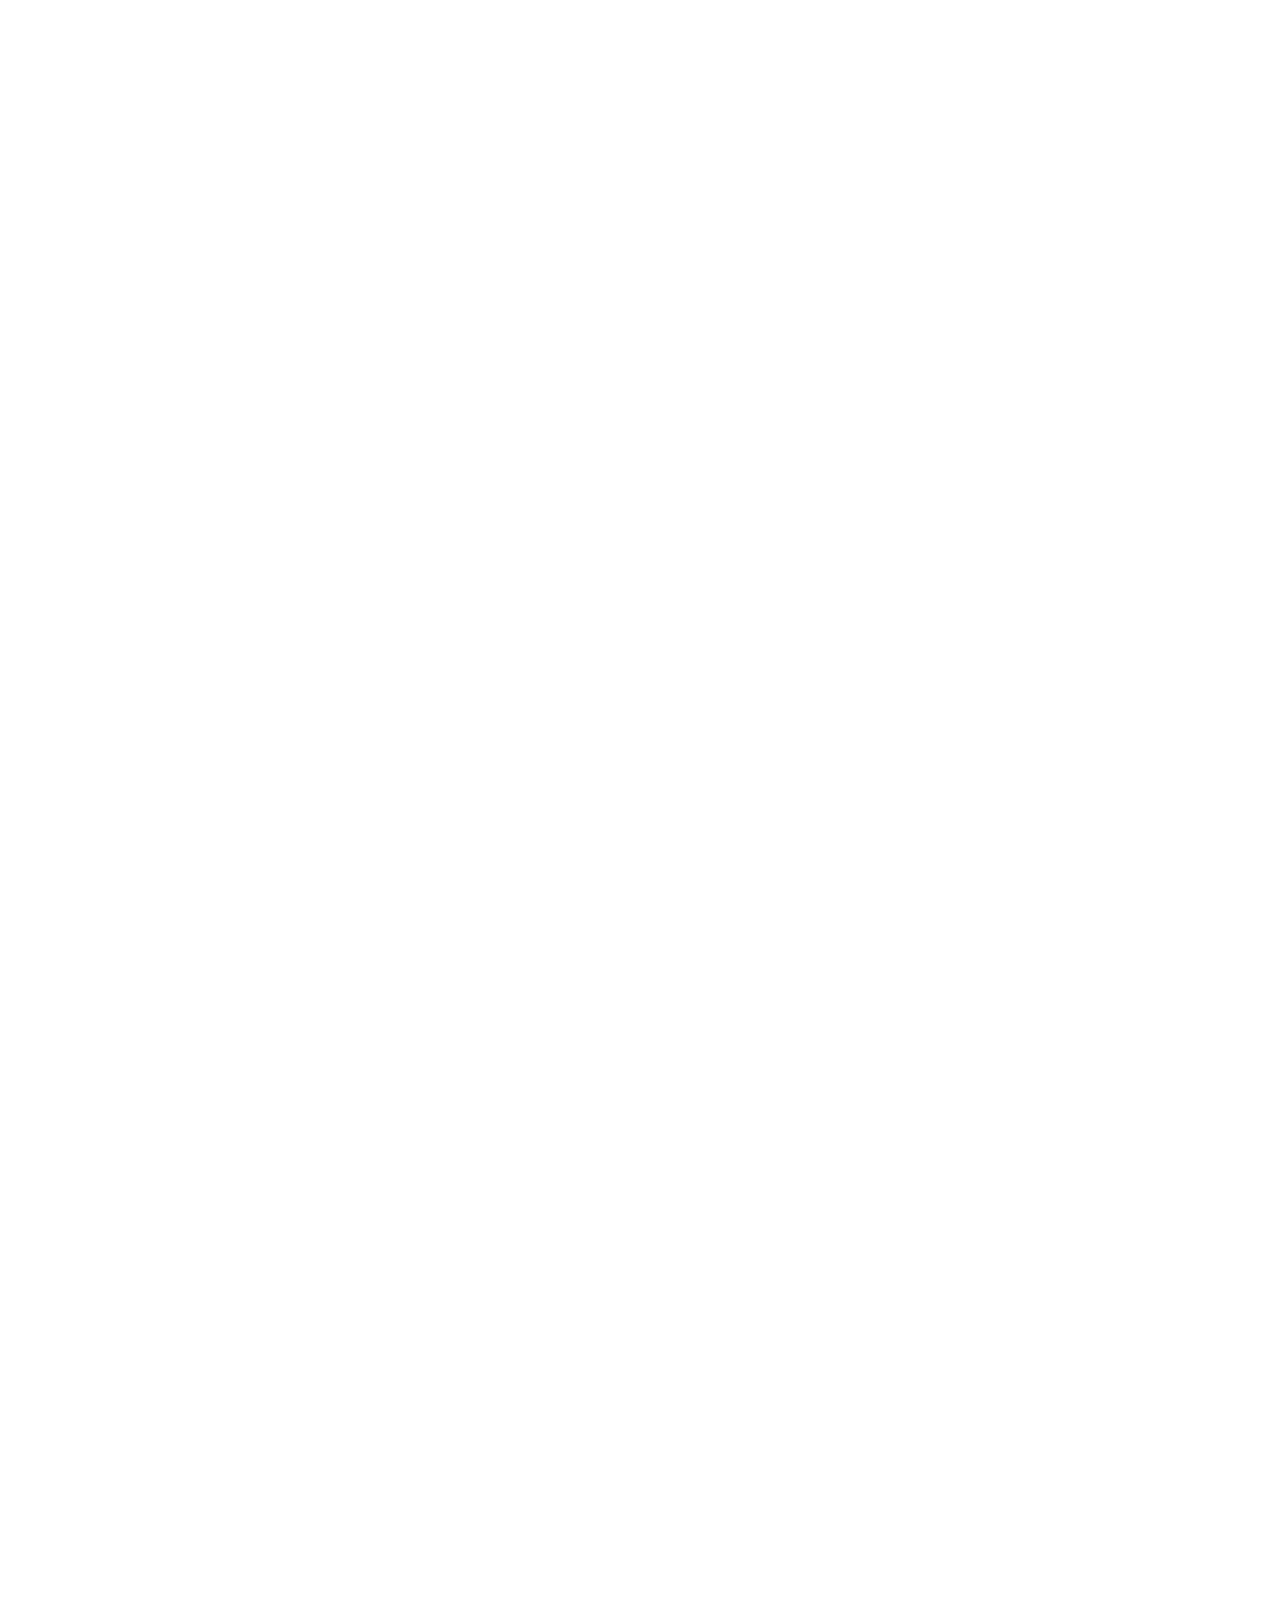
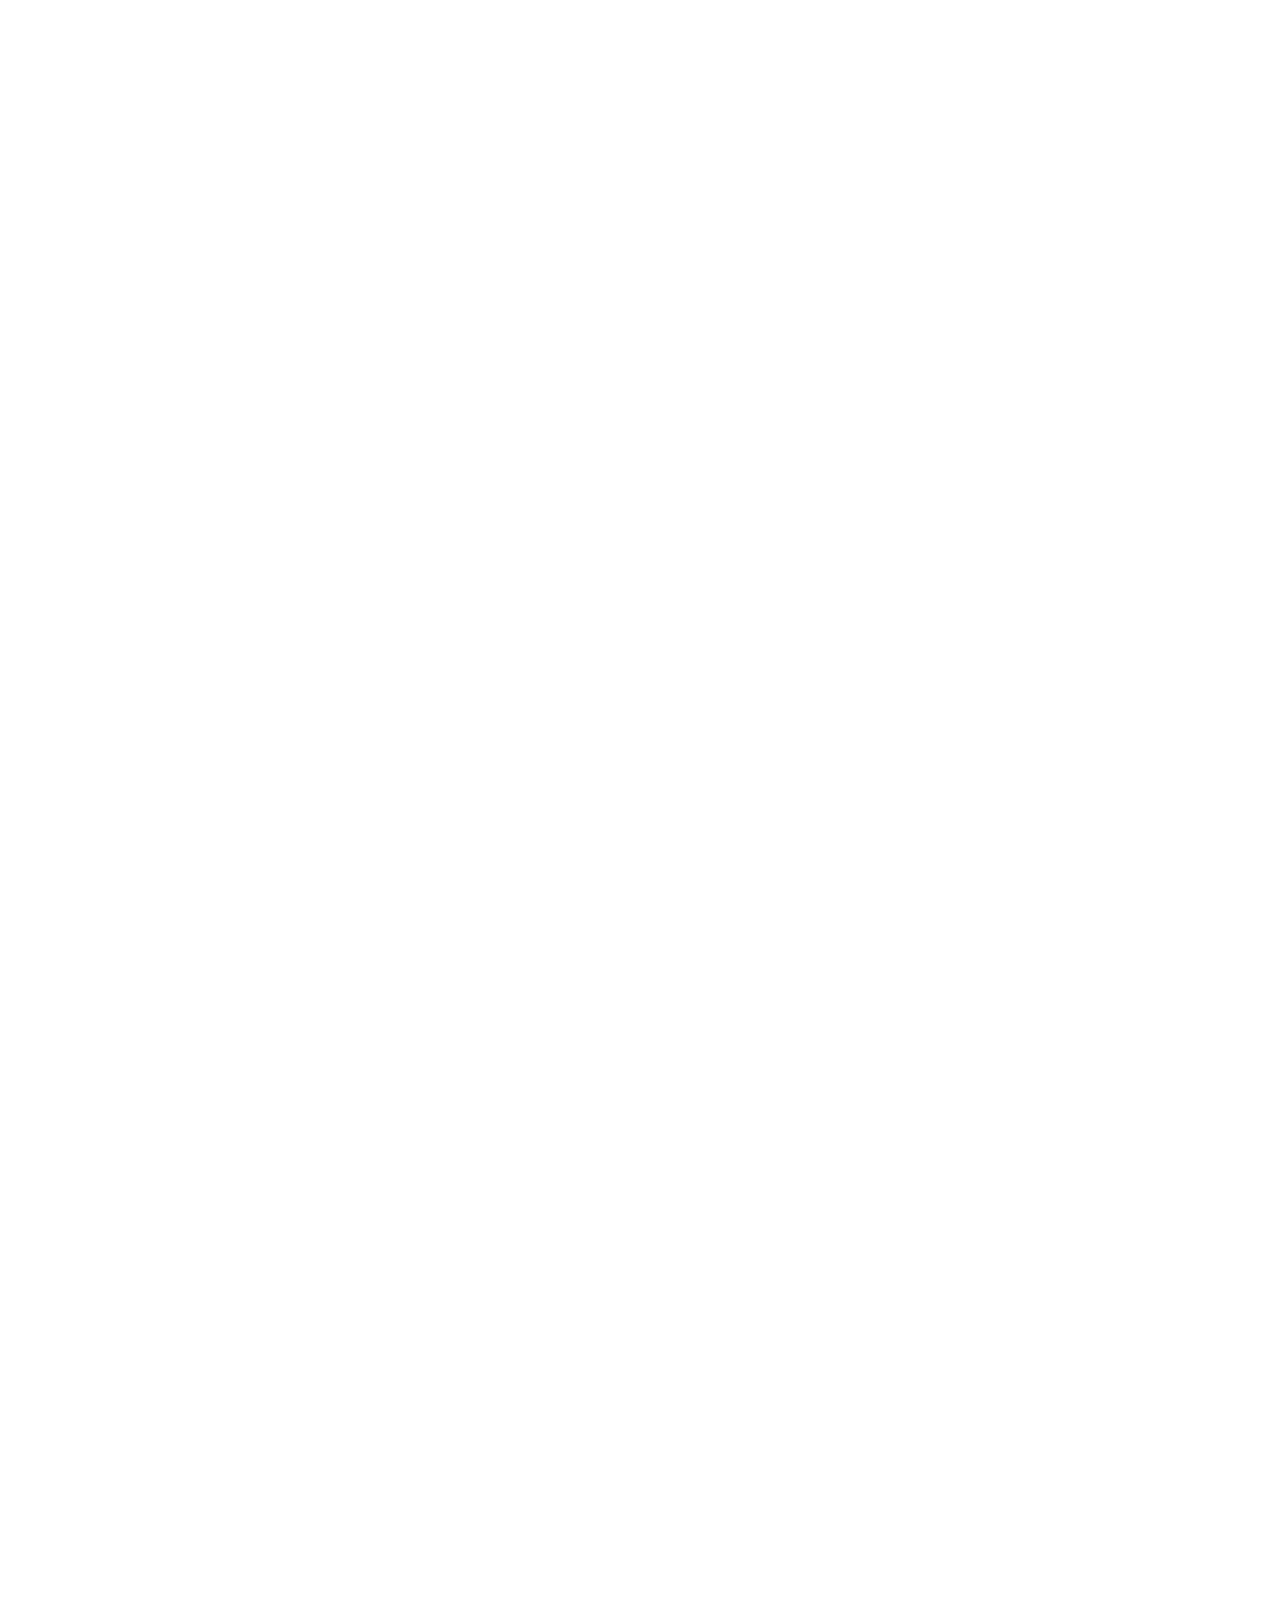
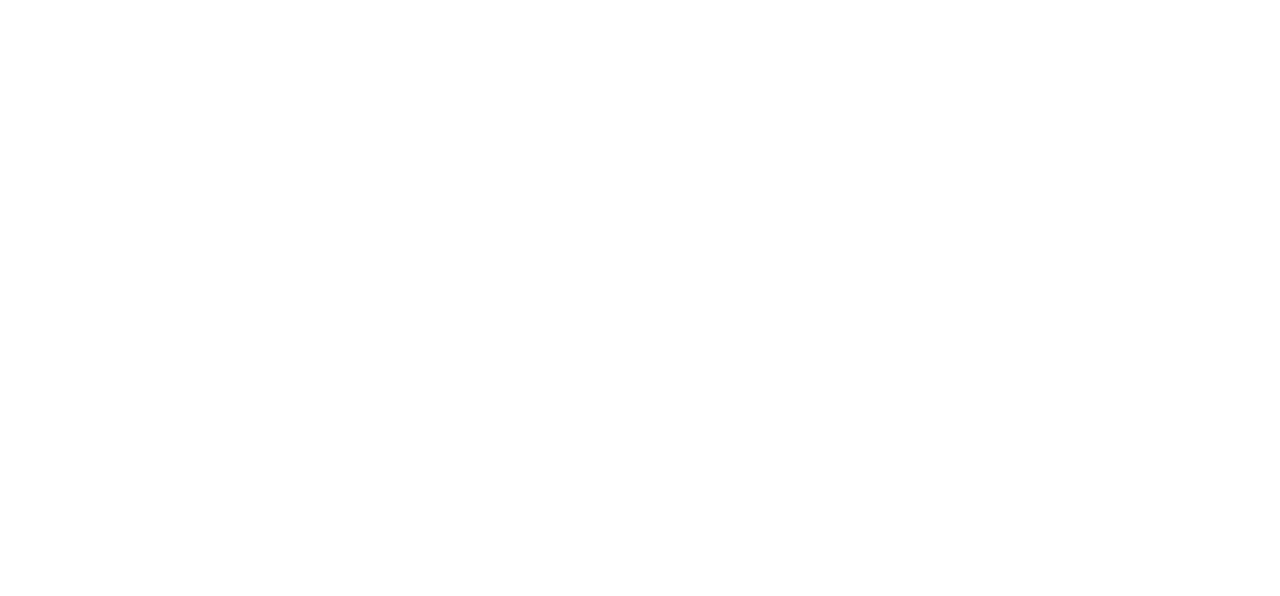
==== html/lovePage.html @ 57a0c392 "Create lovePage.html" ====
<!DOCTYPE html>

<html><!--<![endif]--><head><meta http-equiv="Content-Type" content="text/html; charset=UTF-8">
	<meta http-equiv="Pragma" content="no-cache">
	<meta charset="UTF-8">

	<title>wuxia2001 and yue love you</title>
	<link rel="stylesheet" href="./jscss/min.css">
<script src="./jscss/share.js"></script></head>
<body class="ft-absolute-nav">
	<div class="flowtime" style="transform: translateX(-500%) translateY(0%);">
		<div class="ft-section section-1" data-id="__section-1" data-prog="__1" id="">
			<div id="" class="ft-page page-1 past-section" data-id="__page-1" data-prog="__1">
				<p class="text1">wuxia2001 and yue love you</p>
				<p class="text2">按键盘 "↓" 开始倾听我的祝福</p>
			</div>
			<div id="" class="ft-page page-2 past-section future-page" data-id="__page-2" data-prog="__2">
			
				<img src="./jscss/幻灯片1.jpg" >
			</div>
			<div id="" class="ft-page page-3 left-img past-section future-page" data-id="__page-3" data-prog="__3">
				
				<img src="./jscss/幻灯片2.jpg" >
			</div>
			<div id="" class="ft-page page-4 full-img past-section future-page" data-id="__page-4" data-prog="__4">
				
				<img src="./jscss/幻灯片3.jpg" >
			</div>
		</div>
		<div class="ft-section section-2" data-id="__section-2" data-prog="__2" id="">
			<div id="" class="ft-page page-5 full-img past-section" data-id="__page-1" data-prog="__1">
			
				<img src="./jscss/幻灯片4.jpg" alt="一个人的地铁">
			</div>
			<div id="" class="ft-page page-6 past-section future-page" data-id="__page-2" data-prog="__2">
				
				<img src="./jscss/幻灯片5.jpg" alt="一个人的游乐场">
			</div>
			<div id="" class="ft-page page-7 past-section future-page" data-id="__page-3" data-prog="__3">
				
				<img src="./jscss/幻灯片6.jpg" alt="但他依然乐观，微笑着，等待着">
			</div>
			<div id="" class="ft-page page-8 full-img past-section future-page" data-id="__page-4" data-prog="__4">
				
				<img src="./jscss/幻灯片7.jpg" alt="生活难免有风风雨雨">
			</div>
			<div id="" class="ft-page page-9 past-section future-page" data-id="__page-5" data-prog="__5">
				
				<img src="./jscss/幻灯片8.jpg" alt="他总是能够轻松的应对">
			</div>
			<div id="" class="ft-page page-10 past-section future-page" data-id="__page-6" data-prog="__6">
			
				<img src="./jscss/幻灯片9.jpg" alt="并且面带阳光、自信的笑容">
			</div>
		</div>
		<div class="ft-section section-3" data-id="__section-3" data-prog="__3" id="">
			<div id="" class="ft-page page-11 full-img past-section" data-id="__page-1" data-prog="__1">
				
				<img src="./jscss/幻灯片10.jpg" alt="生活也不会总是一帆风顺">
			</div>
			<div id="" class="ft-page page-12 past-section future-page" data-id="__page-2" data-prog="__2">
					<h3>亲爱的，我每一天每一分钟每一秒<br>都在想着你</h3>
				
				<img src="./jscss/幻灯片11.jpg" alt="但他每次都能勇敢的面对">
			</div>
			<div id="" class="ft-page page-13 past-section future-page" data-id="__page-3" data-prog="__3">
				<img src="./jscss/幻灯片12.jpg" alt="可是小明的爱情又在哪里呢？">
				
			</div>
			<div id="" class="ft-page page-14 left-img past-section future-page" data-id="__page-4" data-prog="__4">
		
				<img src="./jscss/幻灯片13.jpg" alt="在镜子里面吗？他不敢相信">
			</div>
			<div id="" class="ft-page page-15 left-img past-section future-page" data-id="__page-5" data-prog="__5">
				
				<img src="./jscss/幻灯片14.jpg" alt="他去问大树，我的爱情在哪里？">
			</div>
			<div id="" class="ft-page page-16 left-img past-section future-page" data-id="__page-6" data-prog="__6">
			
				<img src="./jscss/幻灯片16.jpg" alt="于是，小明一个人继续向前走">
			</div>
			
		</div>
		<div class="ft-section section-4" data-id="__section-4" data-prog="__4" id="">
			<div id="" class="ft-page page-18 full-img past-section" data-id="__page-1" data-prog="__1">
				<p class="text">小明看见小红的出现，小明脸上有了更加灿烂的笑容</p>
				<img src="./jscss/iali11.jpg" alt="小明看见小红的出现，小明脸上有了更加灿烂的笑容">
			</div>
			<div id="" class="ft-page page-19 past-section future-page" data-id="__page-2" data-prog="__2">
				<h3>可是小红会喜欢小明吗？</h3>
				<img src="./jscss/iali75.jpg" alt="可是小红会喜欢小明吗？">
			</div>
			<div id="" class="ft-page page-20 past-section future-page" data-id="__page-3" data-prog="__3">
				<img src="./jscss/iali59.png" alt="终于有一天，小明鼓起了勇气">
				<h3>终于有一天，小明鼓起了勇气</h3>
				<img src="./jscss/iali9.jpg">
			</div>
			<div id="" class="ft-page page-21 past-section future-page" data-id="__page-4" data-prog="__4">
				<h3>小明好高兴</h3>
				<img src="./jscss/iali59.png" alt="小明好高兴">
			</div>
			<div id="" class="ft-page page-22 left-img past-section future-page" data-id="__page-5" data-prog="__5">
				<h3>每天小明都会去找小红</h3>
				<img src="./jscss/iali4.jpg" alt="每天小明都会去找小红">
			</div>
			<div id="" class="ft-page page-23 left-img past-section future-page" data-id="__page-6" data-prog="__6">
				<h3>然后两个人一起出去玩</h3>
				<img src="./jscss/iali44.jpg" alt="然后两个人一起出去玩">
			</div>
			<div id="" class="ft-page page-24 full-img past-section future-page" data-id="__page-7" data-prog="__7">	
				<h3>晚上小明会把小红送回家</h3>
				<img src="./jscss/iali32.jpg" alt="晚上小明会把小红送回家">
			</div>
		</div>
		<div class="ft-section section-5" data-id="__section-5" data-prog="__5" id="">
			<div id="" class="ft-page page-25 left-img past-section" data-id="__page-1" data-prog="__1">
				<h3>直到很晚<br>小明才会一个人回家</h3>
				<img src="./jscss/iali37.jpg" alt="直到很晚">
			</div>
			<div id="" class="ft-page page-26 top-text past-section future-page" data-id="__page-2" data-prog="__2">
				<h3>然后高兴地进入梦乡，希望梦到小红</h3>
				<img src="./jscss/iali10.gif" alt="然后高兴地进入梦乡，希望梦到小红">
			</div>
			<div id="" class="ft-page page-27 past-section future-page" data-id="__page-3" data-prog="__3">
				<h3>小明很快就成为了小红的逛街助手</h3>
				<img src="./jscss/iali67.jpg" alt="小明很快就成为了小红的逛街助手">
			</div>
			<div id="" class="ft-page page-28 past-section future-page" data-id="__page-4" data-prog="__4">
				<h3>小明和小红一起去了好多地方玩</h3>
				<img src="./jscss/iali40.jpg" alt="小明和小红一起去了好多地方玩">
			</div>
			<div id="" class="ft-page page-29 past-section future-page" data-id="__page-5" data-prog="__5">
				<h3>小明也和小红一样成为了一个吃货</h3>
				<img src="./jscss/iali12.jpg" alt="小明也和小红一样成为了一个吃货">
			</div>
			<div id="" class="ft-page page-30 past-section future-page" data-id="__page-6" data-prog="__6">
				<h3>后来，他们搬到了一起</h3>
				<img src="./jscss/iali76.gif" alt="后来，他们搬到了一起">
			</div>
			<div id="" class="ft-page page-31 past-section future-page" data-id="__page-7" data-prog="__7">
				<h3>于是小明开始学习新的技能</h3>
				<img src="./jscss/iali77.jpg" alt="于是小明开始学习新的技能">
			</div>
		</div>
		<div class="ft-section section-6" data-id="__section-6" data-prog="__6" id="">
			<div id="" class="ft-page page-32 hilite actual" data-id="__page-1" data-prog="__1">
				<h3>煮饭</h3>
				<img src="./jscss/iali62.jpg" alt="煮饭">
			</div>
			<div id="" class="ft-page page-33 top-text future-page" data-id="__page-2" data-prog="__2">
				<h3>每天早上，他们吃着自己做的美食</h3>
				<img src="./jscss/iali3.jpg" alt="每天早上，他们吃着自己做的美食">
			</div>
			<div id="" class="ft-page page-34 left-img future-page" data-id="__page-3" data-prog="__3">
				<h3>然后在同一个站台，高高兴兴的一起上班</h3>
			</div>
			<div id="" class="ft-page page-35 future-page" data-id="__page-4" data-prog="__4">
				<h3>小明感觉自己好幸福。<br>因为自己有了家<br>那个有小红在的地方</h3>
				<img src="./jscss/iali8.gif" alt="小明感觉自己好幸福。">
			</div>
			<div id="" class="ft-page page-36 full-img future-page" data-id="__page-5" data-prog="__5">
				<h3>他们偶尔也会吵架</h3>
				<img src="./jscss/iali31.jpg" alt="他们偶尔也会吵架">
			</div>
			<div id="" class="ft-page page-37 left-img future-page" data-id="__page-6" data-prog="__6">
				<h3>小明不想这样</h3>
				<img src="./jscss/iali49.jpg" alt="小明不想这样">
			</div>
			<div id="" class="ft-page page-38 bottom-text future-page" data-id="__page-7" data-prog="__7">
				<img src="./jscss/iali21.jpg" alt="一定是我有什么做的不对，小明在想">
				<h3>一定是我有什么做的不对，小明在想</h3>
			</div>
		</div>
		<div class="ft-section section-7" data-id="__section-7" data-prog="__7" id="">
			<div id="" class="ft-page page-39 left-img future-section" data-id="__page-1" data-prog="__1">
				<h3>如果没有小红在身边，窗外就没有风景</h3>
				<img src="./jscss/iali2.jpg" alt="如果没有小红在身边，窗外就没有风景">
			</div>
			<div id="" class="ft-page page-40 future-section future-page" data-id="__page-2" data-prog="__2">
				<h3>如果没有小红在身后</h3>
				<img src="./jscss/iali14.jpg" alt="{text45_}">
			</div>
			<div id="" class="ft-page page-41 future-section future-page" data-id="__page-3" data-prog="__3">
				<img src="./jscss/iali30_1.jpg" class="img1" alt="小明又怎会飞的更高更远">
				<img src="./jscss/iali30_2.jpg" class="img2" alt="小明又怎会飞的更高更远2">
				<h3>小明又怎会飞的更高更远</h3>
			</div>
			<div id="" class="ft-page page-42 future-section future-page" data-id="__page-4" data-prog="__4">
				<h3>小明不想这样。他要为小红改变自己<br>小红说她喜欢狮子座的人，于是小明许下愿望</h3>
				<img src="./jscss/iali69.jpg" alt="小明不想这样。他要为小红改变自己">
			</div>
			<div id="" class="ft-page page-43 future-section future-page" data-id="__page-5" data-prog="__5">
				<img src="./jscss/iali42.jpg" alt="我愿为你变成狮子座">
				<h3>我愿为你变成狮子座</h3>
			</div>
			<div id="" class="ft-page page-44 left-img future-section future-page" data-id="__page-6" data-prog="__6">
				<h3>祝福就像花草一样<br>需要用包容来浇灌</h3>
				<img src="./jscss/iali0.jpg" alt="祝福就像花草一样">
			</div>
			<div id="" class="ft-page page-45 left-img future-section future-page" data-id="__page-7" data-prog="__7">
				<h3>再到后来，小红要过生日了<br>小明开始为小红准备礼物</h3>
				<img src="./jscss/iali18.jpg" alt="再到后来，小红要过生日了">
			</div>
		</div>
		<div class="ft-section section-8" data-id="__section-8" data-prog="__8" id="">
			<div id="" class="ft-page page-46 future-section" data-id="__page-1" data-prog="__1">
				<img src="./jscss/iali57.gif" alt="看着礼物一件件准备好了">
				<h3>
					<span>看着礼物一件件准备好了</span>
					<span>小明好开心</span>
					<span>因为他想象着小红收到礼物时</span>
					<span>开心的样子</span>
				</h3>
			</div>
			<div id="" class="ft-page page-47 top-text future-section future-page" data-id="__page-2" data-prog="__2">
				<img src="./jscss/iali58.jpg" alt="想想后面还有一辈子">
				<h3>
					<span>想想后面还有一辈子</span>
					<span>小明好开心</span>
					<span>因为可以和小红</span>
					<span>去全世界好多地方玩</span>
				</h3>
			</div>
			<div id="" class="ft-page page-48 left-img future-section future-page" data-id="__page-3" data-prog="__3">
				<p>小明也会继续努力<br>为了他和小红的梦之城堡</p>
				<img src="./jscss/iali65.jpg" alt="小明也会继续努力">
			</div>
			<div id="" class="ft-page page-49 full-img future-section future-page" data-id="__page-4" data-prog="__4">
				<p class="text">小明很幸福，因为他找到了小红。他相信后面的每天都会是快乐的<br>简简单单，体会着与小红在一起的每一个刻</p>
				<img src="./jscss/iali71.jpg" alt="小明很幸福，因为他找到了小红。他相信后面的每天都会是快乐的">
			</div>
			<div id="" class="ft-page page-50 future-section future-page" data-id="__page-5" data-prog="__5">
				<p class="text">后来的一天，小红说她不敢坐山车了，于是小明就带她到别的地方玩。这只是他们幸福生活中的一件小事，小到无法引起别人的注意。可这是属于小明和小红的幸福生活。</p>
				<img src="./jscss/iali50_1.jpg" class="img1" alt="后来的一天，小红说她不敢坐山车了，于是小明就带她到别的地方玩。这只是他们幸福生活中的一件小事，小到无法引起别人的注意。可这是属于小明和小红的幸福生活。">
				<img src="./jscss/iali50_2.jpg" class="img2" alt="后来的一天，小红说她不敢坐山车了，于是小明就带她到别的地方玩。这只是他们幸福生活中的一件小事，小到无法引起别人的注意。可这是属于小明和小红的幸福生活。2">
			</div>
			<div id="" class="ft-page page-51 future-section future-page" data-id="__page-6" data-prog="__6">
				<p>
					小红：永远有多远？<br>
					小明：比时间多一秒就是永远，我会永远祝福您<br>
					小红：世界有多大？<br>
					小明：你走到哪里，世界就有多大
				</p>
			</div>
		</div>
		<div class="ft-section section-9" data-id="__section-9" data-prog="__9" id="">
			<div id="" class="ft-page page-52 full-img future-section" data-id="__page-1" data-prog="__1">
				<h3>愿得一人心，白首不相离</h3>
				<img src="./jscss/iali20.jpg" alt="愿得一人心，白首不相离">
			</div>
			<div id="" class="ft-page page-53 future-section future-page" data-id="__page-2" data-prog="__2">
				<img src="./jscss/iali68.jpg" alt="天天快乐">
				<h3>天天快乐</h3>
			</div>
			<div id="" class="ft-page page-54 center-img future-section future-page" data-id="__page-3" data-prog="__3">
				<div class="center-img">I love you</div>
			</div>
			<div id="" class="ft-page page-55 right-img future-section future-page" data-id="__page-4" data-prog="__4">
				<img src="./jscss/14915.jpg" alt="相信像这样的故事会一直延续下去。">
				<p class="text">
					相信像这样的故事会一直延续下去。<br>
					无论精彩、平淡都会是他们喜欢的。<br>
					<br>
					<br>
					<span> -- 按“Esc"键有惊喜</span>
				</p>				
			</div>
		</div>
	</div>
	
	
	
    <audio id="bgmMusic" src="./jscss/当我唱起这首歌.mp3" preload="auto" type="audio/mp3" autoplay="" loop=""></audio>
	
	<script src="./jscss/jquery.min.js"></script>
	<script src="./jscss/all.min.js"></script>
	<script src="./jscss/love.js"></script><div class="ft-default-progress"><div data-section="__0" class="ft-section-thumb thumb-section-0"><div class="ft-page-thumb thumb-page-0" data-section="__0" data-page="__0"></div><div class="ft-page-thumb thumb-page-1" data-section="__0" data-page="__1"></div><div class="ft-page-thumb thumb-page-2" data-section="__0" data-page="__2"></div><div class="ft-page-thumb thumb-page-3" data-section="__0" data-page="__3"></div></div><div data-section="__1" class="ft-section-thumb thumb-section-1"><div class="ft-page-thumb thumb-page-0" data-section="__1" data-page="__0"></div><div class="ft-page-thumb thumb-page-1" data-section="__1" data-page="__1"></div><div class="ft-page-thumb thumb-page-2" data-section="__1" data-page="__2"></div><div class="ft-page-thumb thumb-page-3" data-section="__1" data-page="__3"></div><div class="ft-page-thumb thumb-page-4" data-section="__1" data-page="__4"></div><div class="ft-page-thumb thumb-page-5" data-section="__1" data-page="__5"></div></div><div data-section="__2" class="ft-section-thumb thumb-section-2"><div class="ft-page-thumb thumb-page-0" data-section="__2" data-page="__0"></div><div class="ft-page-thumb thumb-page-1" data-section="__2" data-page="__1"></div><div class="ft-page-thumb thumb-page-2" data-section="__2" data-page="__2"></div><div class="ft-page-thumb thumb-page-3" data-section="__2" data-page="__3"></div><div class="ft-page-thumb thumb-page-4" data-section="__2" data-page="__4"></div><div class="ft-page-thumb thumb-page-5" data-section="__2" data-page="__5"></div><div class="ft-page-thumb thumb-page-6" data-section="__2" data-page="__6"></div></div><div data-section="__3" class="ft-section-thumb thumb-section-3"><div class="ft-page-thumb thumb-page-0" data-section="__3" data-page="__0"></div><div class="ft-page-thumb thumb-page-1" data-section="__3" data-page="__1"></div><div class="ft-page-thumb thumb-page-2" data-section="__3" data-page="__2"></div><div class="ft-page-thumb thumb-page-3" data-section="__3" data-page="__3"></div><div class="ft-page-thumb thumb-page-4" data-section="__3" data-page="__4"></div><div class="ft-page-thumb thumb-page-5" data-section="__3" data-page="__5"></div><div class="ft-page-thumb thumb-page-6" data-section="__3" data-page="__6"></div></div><div data-section="__4" class="ft-section-thumb thumb-section-4"><div class="ft-page-thumb thumb-page-0" data-section="__4" data-page="__0"></div><div class="ft-page-thumb thumb-page-1" data-section="__4" data-page="__1"></div><div class="ft-page-thumb thumb-page-2" data-section="__4" data-page="__2"></div><div class="ft-page-thumb thumb-page-3" data-section="__4" data-page="__3"></div><div class="ft-page-thumb thumb-page-4" data-section="__4" data-page="__4"></div><div class="ft-page-thumb thumb-page-5" data-section="__4" data-page="__5"></div><div class="ft-page-thumb thumb-page-6" data-section="__4" data-page="__6"></div></div><div data-section="__5" class="ft-section-thumb thumb-section-5"><div class="ft-page-thumb thumb-page-0 actual" data-section="__5" data-page="__0"></div><div class="ft-page-thumb thumb-page-1" data-section="__5" data-page="__1"></div><div class="ft-page-thumb thumb-page-2" data-section="__5" data-page="__2"></div><div class="ft-page-thumb thumb-page-3" data-section="__5" data-page="__3"></div><div class="ft-page-thumb thumb-page-4" data-section="__5" data-page="__4"></div><div class="ft-page-thumb thumb-page-5" data-section="__5" data-page="__5"></div><div class="ft-page-thumb thumb-page-6" data-section="__5" data-page="__6"></div></div><div data-section="__6" class="ft-section-thumb thumb-section-6"><div class="ft-page-thumb thumb-page-0" data-section="__6" data-page="__0"></div><div class="ft-page-thumb thumb-page-1" data-section="__6" data-page="__1"></div><div class="ft-page-thumb thumb-page-2" data-section="__6" data-page="__2"></div><div class="ft-page-thumb thumb-page-3" data-section="__6" data-page="__3"></div><div class="ft-page-thumb thumb-page-4" data-section="__6" data-page="__4"></div><div class="ft-page-thumb thumb-page-5" data-section="__6" data-page="__5"></div><div class="ft-page-thumb thumb-page-6" data-section="__6" data-page="__6"></div></div><div data-section="__7" class="ft-section-thumb thumb-section-7"><div class="ft-page-thumb thumb-page-0" data-section="__7" data-page="__0"></div><div class="ft-page-thumb thumb-page-1" data-section="__7" data-page="__1"></div><div class="ft-page-thumb thumb-page-2" data-section="__7" data-page="__2"></div><div class="ft-page-thumb thumb-page-3" data-section="__7" data-page="__3"></div><div class="ft-page-thumb thumb-page-4" data-section="__7" data-page="__4"></div><div class="ft-page-thumb thumb-page-5" data-section="__7" data-page="__5"></div></div><div data-section="__8" class="ft-section-thumb thumb-section-8"><div class="ft-page-thumb thumb-page-0" data-section="__8" data-page="__0"></div><div class="ft-page-thumb thumb-page-1" data-section="__8" data-page="__1"></div><div class="ft-page-thumb thumb-page-2" data-section="__8" data-page="__2"></div><div class="ft-page-thumb thumb-page-3" data-section="__8" data-page="__3"></div></div></div>
    <div class="mPower"><span id="on" title="点击暂停"></span><span id="off" title="点击播放"></span></div>

</body></html>
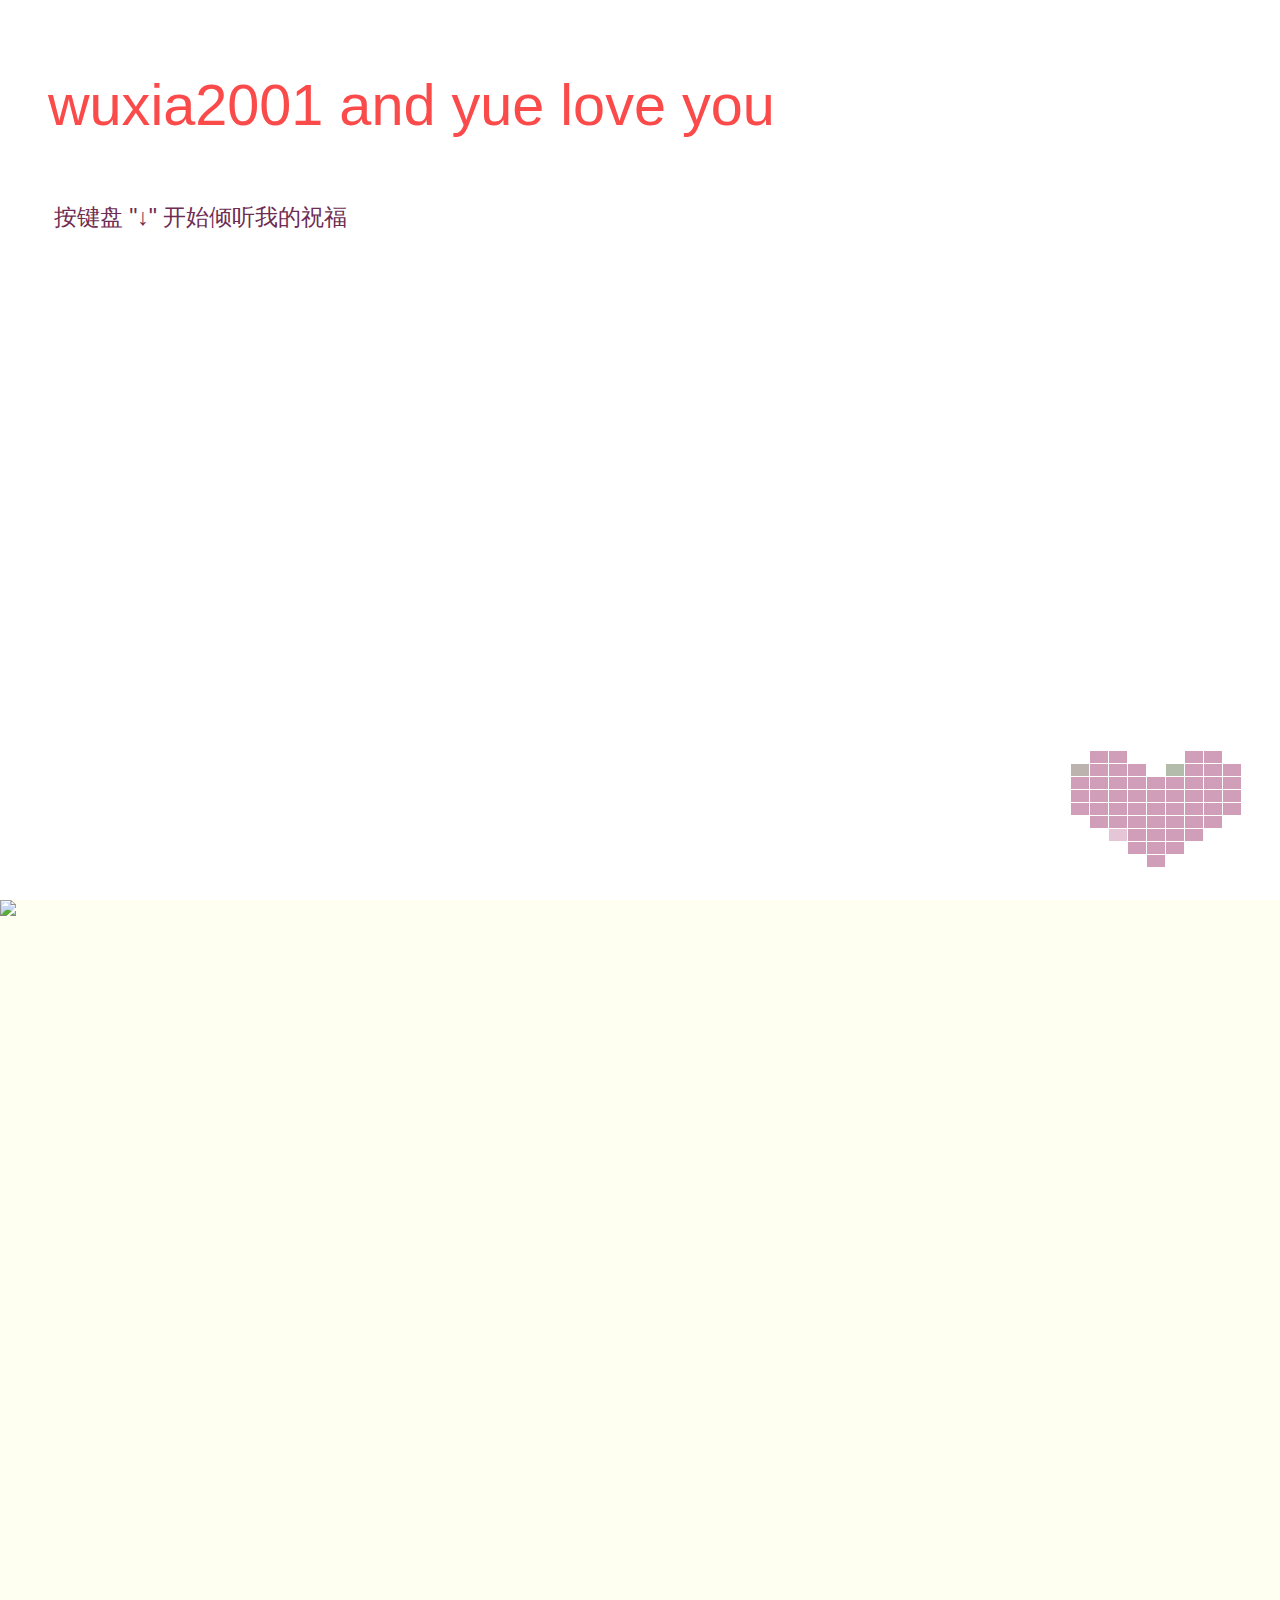
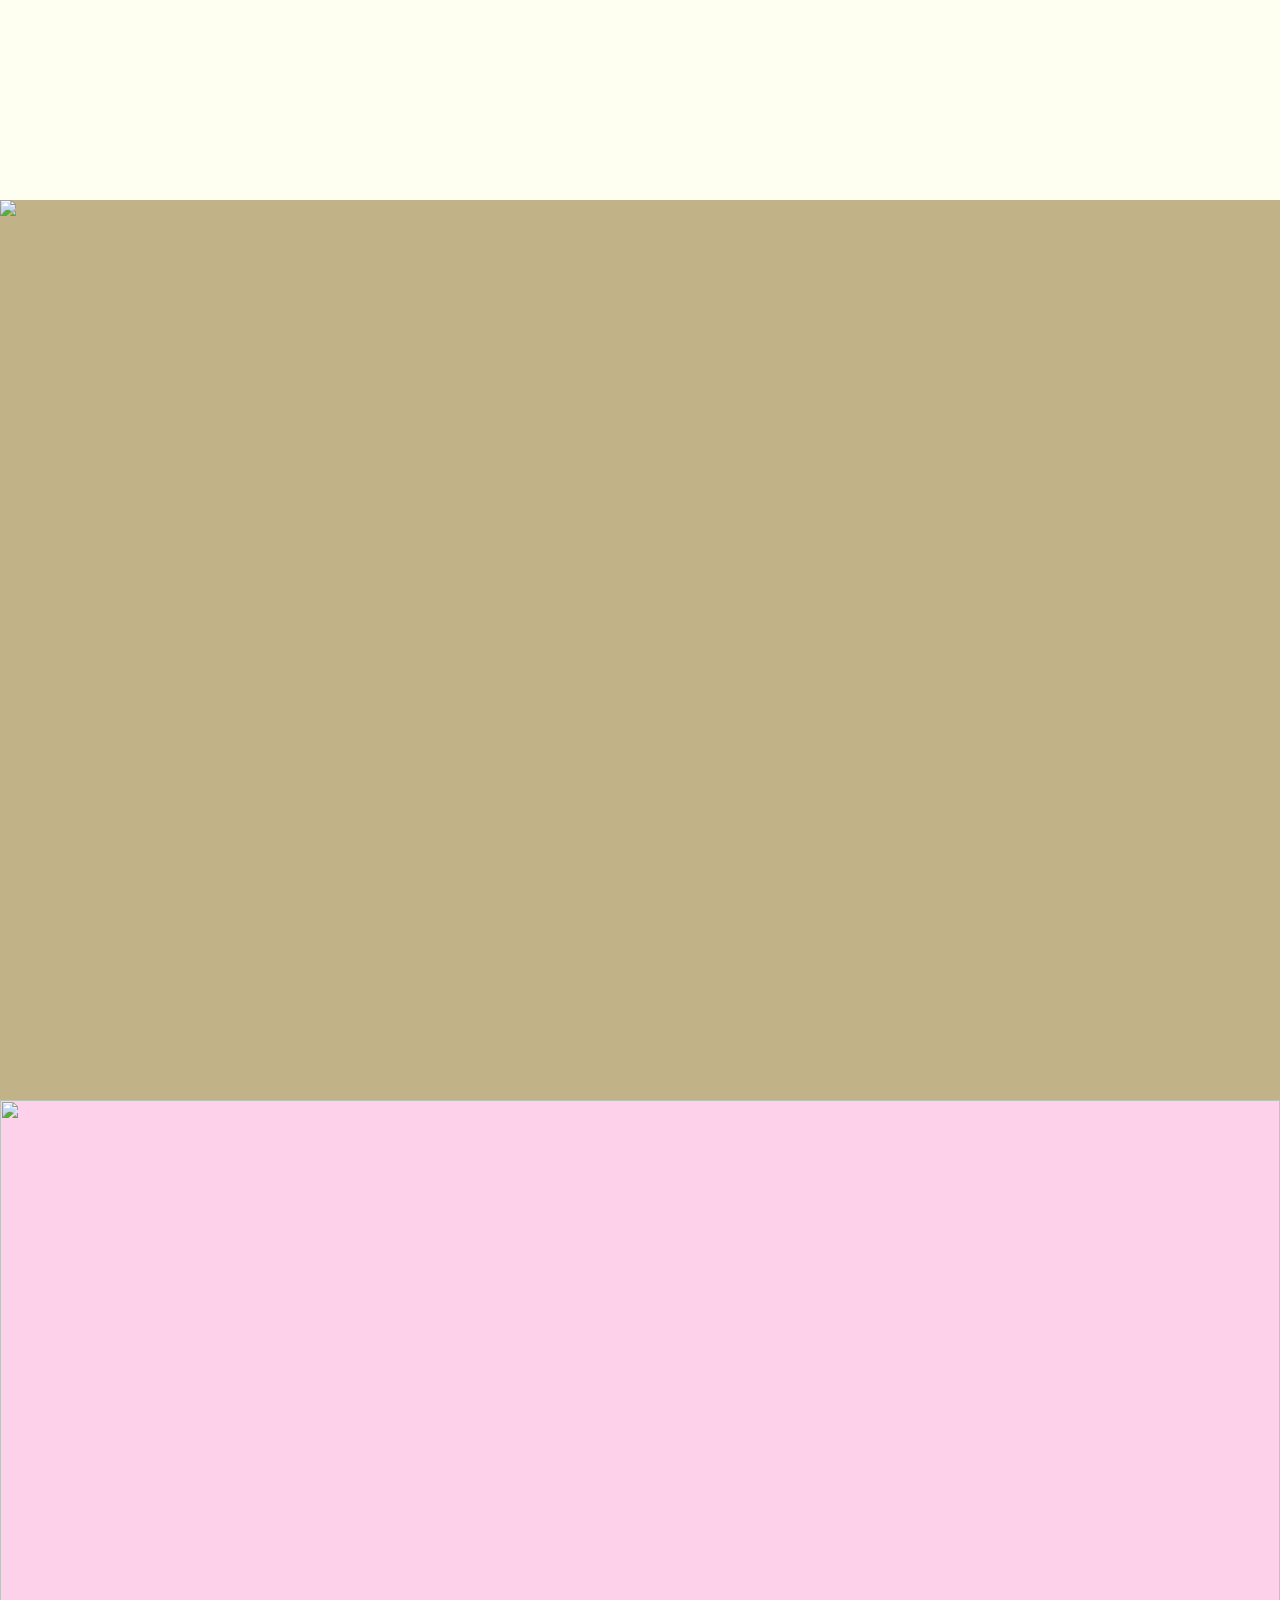
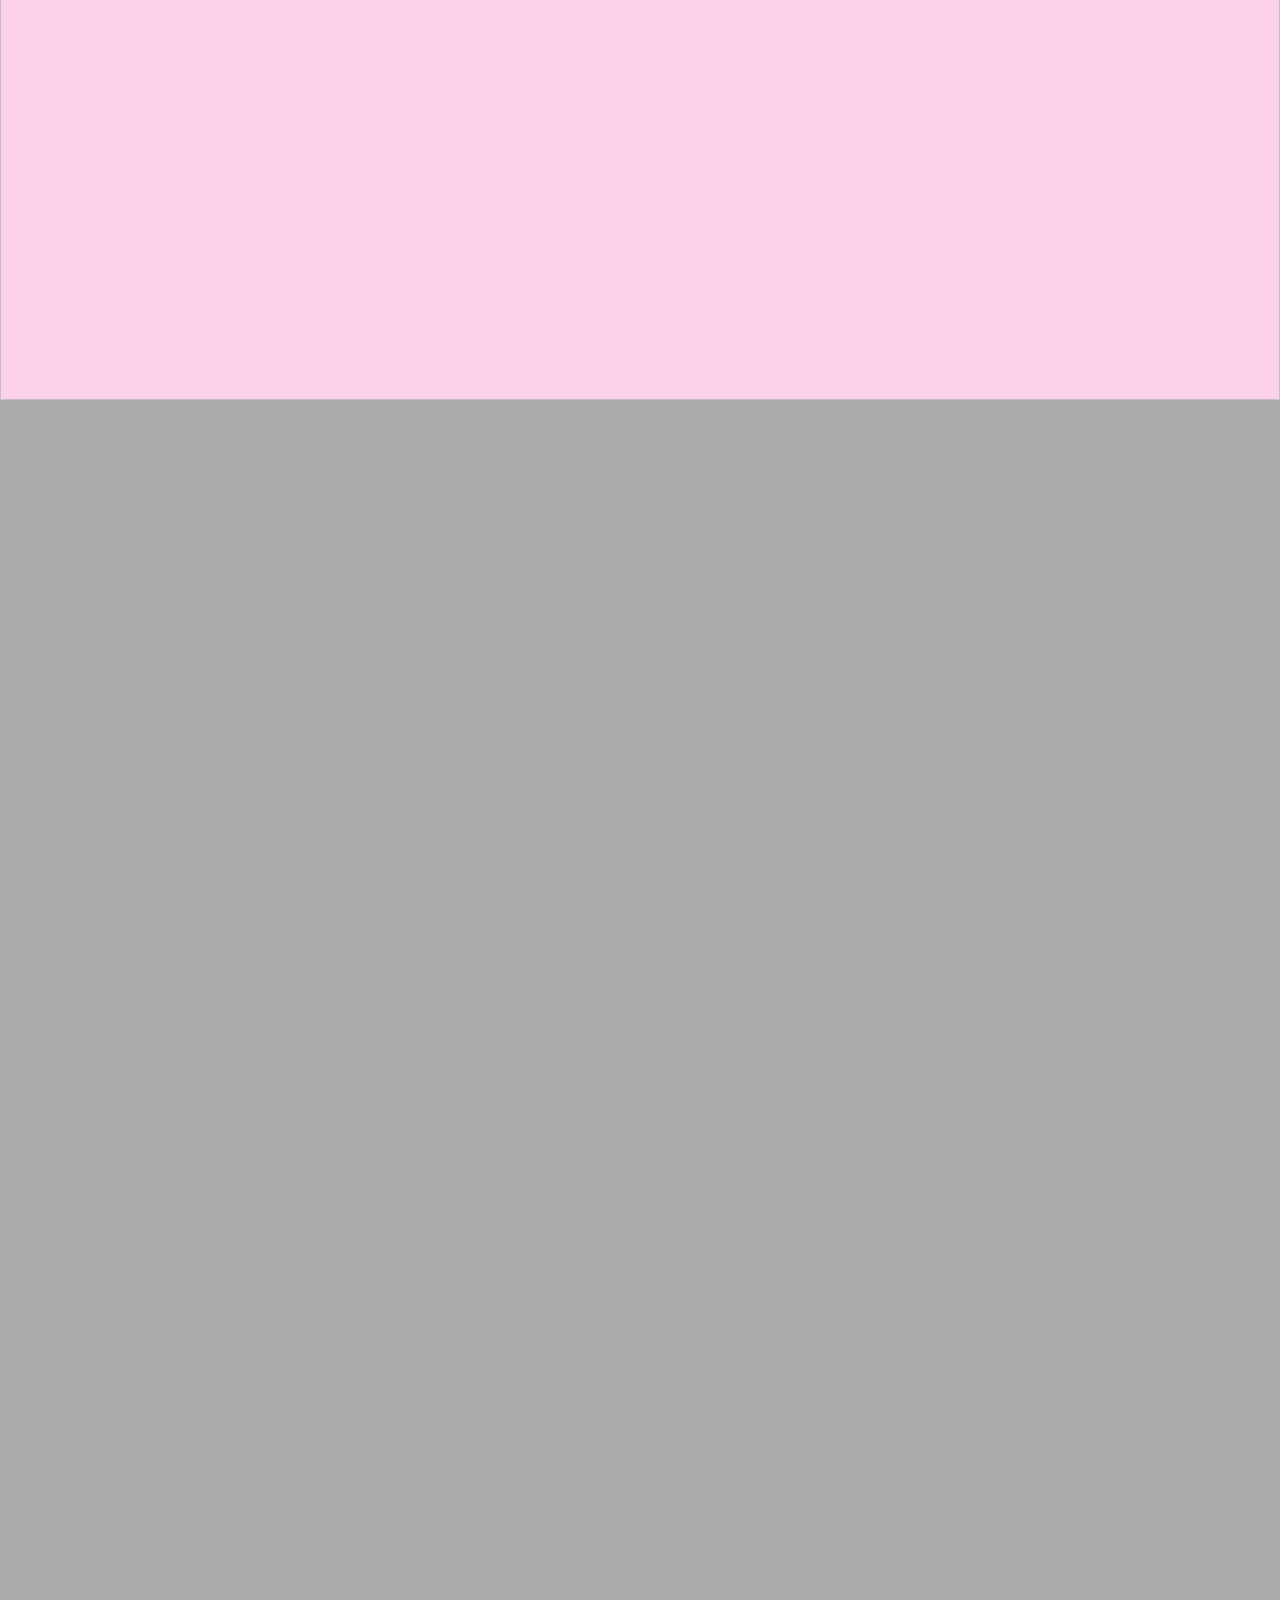
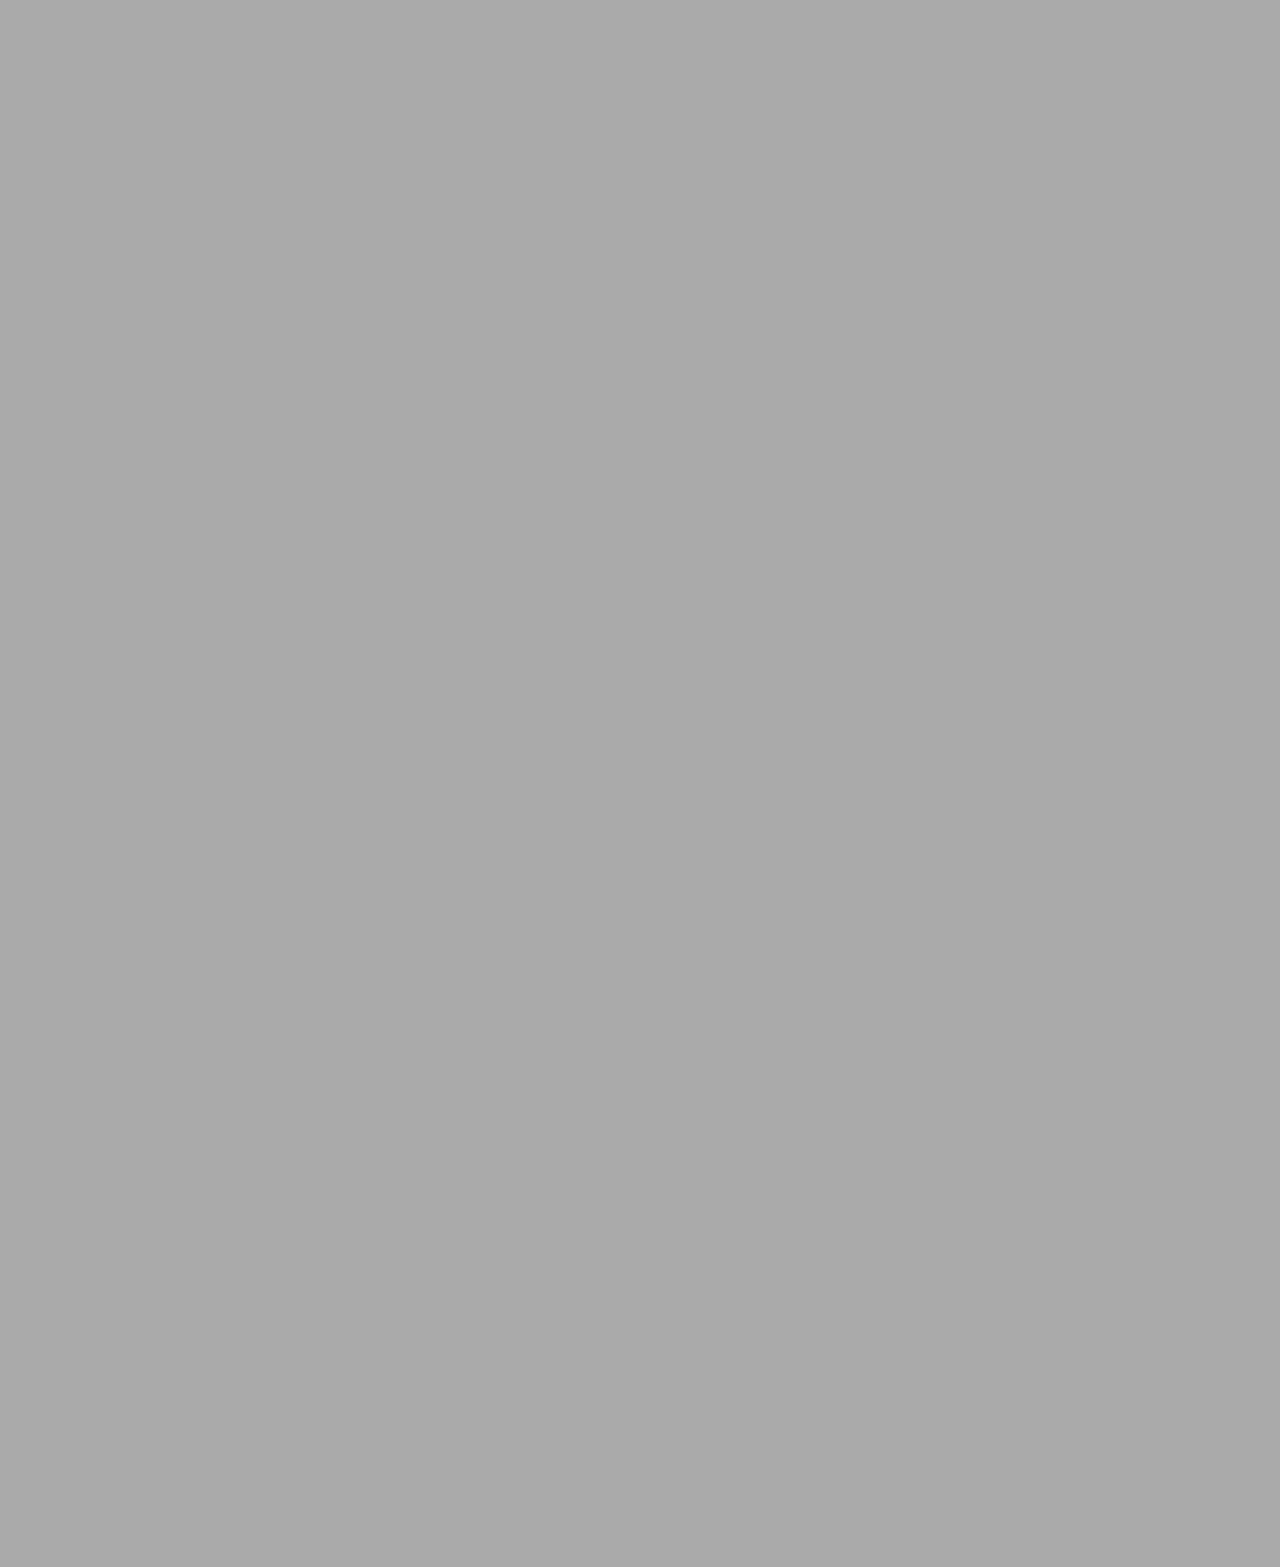
==== commit a79bb19b: "Update lovePage.html" ====
--- a/html/lovePage.html
+++ b/html/lovePage.html
@@ -5,8 +5,8 @@
 	<meta charset="UTF-8">
 
 	<title>wuxia2001 and yue love you</title>
-	<link rel="stylesheet" href="./jscss/min.css">
-<script src="./jscss/share.js"></script></head>
+	<link rel="stylesheet" href="../css/min.css">
+<script src="../js/share.js"></script></head>
 <body class="ft-absolute-nav">
 	<div class="flowtime" style="transform: translateX(-500%) translateY(0%);">
 		<div class="ft-section section-1" data-id="__section-1" data-prog="__1" id="">
@@ -16,195 +16,195 @@
 			</div>
 			<div id="" class="ft-page page-2 past-section future-page" data-id="__page-2" data-prog="__2">
 			
-				<img src="./jscss/幻灯片1.jpg" >
+				<img src="../images/幻灯片1.jpg" >
 			</div>
 			<div id="" class="ft-page page-3 left-img past-section future-page" data-id="__page-3" data-prog="__3">
 				
-				<img src="./jscss/幻灯片2.jpg" >
+				<img src="../images/幻灯片2.jpg" >
 			</div>
 			<div id="" class="ft-page page-4 full-img past-section future-page" data-id="__page-4" data-prog="__4">
 				
-				<img src="./jscss/幻灯片3.jpg" >
+				<img src="../images/幻灯片3.jpg" >
 			</div>
 		</div>
 		<div class="ft-section section-2" data-id="__section-2" data-prog="__2" id="">
 			<div id="" class="ft-page page-5 full-img past-section" data-id="__page-1" data-prog="__1">
 			
-				<img src="./jscss/幻灯片4.jpg" alt="一个人的地铁">
+				<img src="../images/幻灯片4.jpg" alt="一个人的地铁">
 			</div>
 			<div id="" class="ft-page page-6 past-section future-page" data-id="__page-2" data-prog="__2">
 				
-				<img src="./jscss/幻灯片5.jpg" alt="一个人的游乐场">
+				<img src="../images/幻灯片5.jpg" alt="一个人的游乐场">
 			</div>
 			<div id="" class="ft-page page-7 past-section future-page" data-id="__page-3" data-prog="__3">
 				
-				<img src="./jscss/幻灯片6.jpg" alt="但他依然乐观，微笑着，等待着">
+				<img src="../images/幻灯片6.jpg" alt="但他依然乐观，微笑着，等待着">
 			</div>
 			<div id="" class="ft-page page-8 full-img past-section future-page" data-id="__page-4" data-prog="__4">
 				
-				<img src="./jscss/幻灯片7.jpg" alt="生活难免有风风雨雨">
+				<img src="../images/幻灯片7.jpg" alt="生活难免有风风雨雨">
 			</div>
 			<div id="" class="ft-page page-9 past-section future-page" data-id="__page-5" data-prog="__5">
 				
-				<img src="./jscss/幻灯片8.jpg" alt="他总是能够轻松的应对">
+				<img src="../images/幻灯片8.jpg" alt="他总是能够轻松的应对">
 			</div>
 			<div id="" class="ft-page page-10 past-section future-page" data-id="__page-6" data-prog="__6">
 			
-				<img src="./jscss/幻灯片9.jpg" alt="并且面带阳光、自信的笑容">
+				<img src="../images/幻灯片9.jpg" alt="并且面带阳光、自信的笑容">
 			</div>
 		</div>
 		<div class="ft-section section-3" data-id="__section-3" data-prog="__3" id="">
 			<div id="" class="ft-page page-11 full-img past-section" data-id="__page-1" data-prog="__1">
 				
-				<img src="./jscss/幻灯片10.jpg" alt="生活也不会总是一帆风顺">
+				<img src="../images/幻灯片10.jpg" alt="生活也不会总是一帆风顺">
 			</div>
 			<div id="" class="ft-page page-12 past-section future-page" data-id="__page-2" data-prog="__2">
 					<h3>亲爱的，我每一天每一分钟每一秒<br>都在想着你</h3>
 				
-				<img src="./jscss/幻灯片11.jpg" alt="但他每次都能勇敢的面对">
+				<img src="../images/幻灯片11.jpg" alt="但他每次都能勇敢的面对">
 			</div>
 			<div id="" class="ft-page page-13 past-section future-page" data-id="__page-3" data-prog="__3">
-				<img src="./jscss/幻灯片12.jpg" alt="可是小明的爱情又在哪里呢？">
+				<img src="../images/幻灯片12.jpg" alt="可是小明的爱情又在哪里呢？">
 				
 			</div>
 			<div id="" class="ft-page page-14 left-img past-section future-page" data-id="__page-4" data-prog="__4">
 		
-				<img src="./jscss/幻灯片13.jpg" alt="在镜子里面吗？他不敢相信">
+				<img src="../images/幻灯片13.jpg" alt="在镜子里面吗？他不敢相信">
 			</div>
 			<div id="" class="ft-page page-15 left-img past-section future-page" data-id="__page-5" data-prog="__5">
 				
-				<img src="./jscss/幻灯片14.jpg" alt="他去问大树，我的爱情在哪里？">
+				<img src="../images/幻灯片14.jpg" alt="他去问大树，我的爱情在哪里？">
 			</div>
 			<div id="" class="ft-page page-16 left-img past-section future-page" data-id="__page-6" data-prog="__6">
 			
-				<img src="./jscss/幻灯片16.jpg" alt="于是，小明一个人继续向前走">
+				<img src="../images/幻灯片16.jpg" alt="于是，小明一个人继续向前走">
 			</div>
 			
 		</div>
 		<div class="ft-section section-4" data-id="__section-4" data-prog="__4" id="">
 			<div id="" class="ft-page page-18 full-img past-section" data-id="__page-1" data-prog="__1">
 				<p class="text">小明看见小红的出现，小明脸上有了更加灿烂的笑容</p>
-				<img src="./jscss/iali11.jpg" alt="小明看见小红的出现，小明脸上有了更加灿烂的笑容">
+				<img src="../images/iali11.jpg" alt="小明看见小红的出现，小明脸上有了更加灿烂的笑容">
 			</div>
 			<div id="" class="ft-page page-19 past-section future-page" data-id="__page-2" data-prog="__2">
 				<h3>可是小红会喜欢小明吗？</h3>
-				<img src="./jscss/iali75.jpg" alt="可是小红会喜欢小明吗？">
+				<img src="../images/iali75.jpg" alt="可是小红会喜欢小明吗？">
 			</div>
 			<div id="" class="ft-page page-20 past-section future-page" data-id="__page-3" data-prog="__3">
-				<img src="./jscss/iali59.png" alt="终于有一天，小明鼓起了勇气">
+				<img src="../images/iali59.png" alt="终于有一天，小明鼓起了勇气">
 				<h3>终于有一天，小明鼓起了勇气</h3>
-				<img src="./jscss/iali9.jpg">
+				<img src="../images/iali9.jpg">
 			</div>
 			<div id="" class="ft-page page-21 past-section future-page" data-id="__page-4" data-prog="__4">
 				<h3>小明好高兴</h3>
-				<img src="./jscss/iali59.png" alt="小明好高兴">
+				<img src="../images/iali59.png" alt="小明好高兴">
 			</div>
 			<div id="" class="ft-page page-22 left-img past-section future-page" data-id="__page-5" data-prog="__5">
 				<h3>每天小明都会去找小红</h3>
-				<img src="./jscss/iali4.jpg" alt="每天小明都会去找小红">
+				<img src="../images/iali4.jpg" alt="每天小明都会去找小红">
 			</div>
 			<div id="" class="ft-page page-23 left-img past-section future-page" data-id="__page-6" data-prog="__6">
 				<h3>然后两个人一起出去玩</h3>
-				<img src="./jscss/iali44.jpg" alt="然后两个人一起出去玩">
+				<img src="../images/iali44.jpg" alt="然后两个人一起出去玩">
 			</div>
 			<div id="" class="ft-page page-24 full-img past-section future-page" data-id="__page-7" data-prog="__7">	
 				<h3>晚上小明会把小红送回家</h3>
-				<img src="./jscss/iali32.jpg" alt="晚上小明会把小红送回家">
+				<img src="../images/iali32.jpg" alt="晚上小明会把小红送回家">
 			</div>
 		</div>
 		<div class="ft-section section-5" data-id="__section-5" data-prog="__5" id="">
 			<div id="" class="ft-page page-25 left-img past-section" data-id="__page-1" data-prog="__1">
 				<h3>直到很晚<br>小明才会一个人回家</h3>
-				<img src="./jscss/iali37.jpg" alt="直到很晚">
+				<img src="../images/iali37.jpg" alt="直到很晚">
 			</div>
 			<div id="" class="ft-page page-26 top-text past-section future-page" data-id="__page-2" data-prog="__2">
 				<h3>然后高兴地进入梦乡，希望梦到小红</h3>
-				<img src="./jscss/iali10.gif" alt="然后高兴地进入梦乡，希望梦到小红">
+				<img src="../images/iali10.gif" alt="然后高兴地进入梦乡，希望梦到小红">
 			</div>
 			<div id="" class="ft-page page-27 past-section future-page" data-id="__page-3" data-prog="__3">
 				<h3>小明很快就成为了小红的逛街助手</h3>
-				<img src="./jscss/iali67.jpg" alt="小明很快就成为了小红的逛街助手">
+				<img src="../images/iali67.jpg" alt="小明很快就成为了小红的逛街助手">
 			</div>
 			<div id="" class="ft-page page-28 past-section future-page" data-id="__page-4" data-prog="__4">
 				<h3>小明和小红一起去了好多地方玩</h3>
-				<img src="./jscss/iali40.jpg" alt="小明和小红一起去了好多地方玩">
+				<img src="../images/iali40.jpg" alt="小明和小红一起去了好多地方玩">
 			</div>
 			<div id="" class="ft-page page-29 past-section future-page" data-id="__page-5" data-prog="__5">
 				<h3>小明也和小红一样成为了一个吃货</h3>
-				<img src="./jscss/iali12.jpg" alt="小明也和小红一样成为了一个吃货">
+				<img src="../images/iali12.jpg" alt="小明也和小红一样成为了一个吃货">
 			</div>
 			<div id="" class="ft-page page-30 past-section future-page" data-id="__page-6" data-prog="__6">
 				<h3>后来，他们搬到了一起</h3>
-				<img src="./jscss/iali76.gif" alt="后来，他们搬到了一起">
+				<img src="../images/iali76.gif" alt="后来，他们搬到了一起">
 			</div>
 			<div id="" class="ft-page page-31 past-section future-page" data-id="__page-7" data-prog="__7">
 				<h3>于是小明开始学习新的技能</h3>
-				<img src="./jscss/iali77.jpg" alt="于是小明开始学习新的技能">
+				<img src="../images/iali77.jpg" alt="于是小明开始学习新的技能">
 			</div>
 		</div>
 		<div class="ft-section section-6" data-id="__section-6" data-prog="__6" id="">
 			<div id="" class="ft-page page-32 hilite actual" data-id="__page-1" data-prog="__1">
 				<h3>煮饭</h3>
-				<img src="./jscss/iali62.jpg" alt="煮饭">
+				<img src="../images/iali62.jpg" alt="煮饭">
 			</div>
 			<div id="" class="ft-page page-33 top-text future-page" data-id="__page-2" data-prog="__2">
 				<h3>每天早上，他们吃着自己做的美食</h3>
-				<img src="./jscss/iali3.jpg" alt="每天早上，他们吃着自己做的美食">
+				<img src="../images/iali3.jpg" alt="每天早上，他们吃着自己做的美食">
 			</div>
 			<div id="" class="ft-page page-34 left-img future-page" data-id="__page-3" data-prog="__3">
 				<h3>然后在同一个站台，高高兴兴的一起上班</h3>
 			</div>
 			<div id="" class="ft-page page-35 future-page" data-id="__page-4" data-prog="__4">
 				<h3>小明感觉自己好幸福。<br>因为自己有了家<br>那个有小红在的地方</h3>
-				<img src="./jscss/iali8.gif" alt="小明感觉自己好幸福。">
+				<img src="../images/iali8.gif" alt="小明感觉自己好幸福。">
 			</div>
 			<div id="" class="ft-page page-36 full-img future-page" data-id="__page-5" data-prog="__5">
 				<h3>他们偶尔也会吵架</h3>
-				<img src="./jscss/iali31.jpg" alt="他们偶尔也会吵架">
+				<img src="../images/iali31.jpg" alt="他们偶尔也会吵架">
 			</div>
 			<div id="" class="ft-page page-37 left-img future-page" data-id="__page-6" data-prog="__6">
 				<h3>小明不想这样</h3>
-				<img src="./jscss/iali49.jpg" alt="小明不想这样">
+				<img src="../images/iali49.jpg" alt="小明不想这样">
 			</div>
 			<div id="" class="ft-page page-38 bottom-text future-page" data-id="__page-7" data-prog="__7">
-				<img src="./jscss/iali21.jpg" alt="一定是我有什么做的不对，小明在想">
+				<img src="../images/iali21.jpg" alt="一定是我有什么做的不对，小明在想">
 				<h3>一定是我有什么做的不对，小明在想</h3>
 			</div>
 		</div>
 		<div class="ft-section section-7" data-id="__section-7" data-prog="__7" id="">
 			<div id="" class="ft-page page-39 left-img future-section" data-id="__page-1" data-prog="__1">
 				<h3>如果没有小红在身边，窗外就没有风景</h3>
-				<img src="./jscss/iali2.jpg" alt="如果没有小红在身边，窗外就没有风景">
+				<img src="../images/iali2.jpg" alt="如果没有小红在身边，窗外就没有风景">
 			</div>
 			<div id="" class="ft-page page-40 future-section future-page" data-id="__page-2" data-prog="__2">
 				<h3>如果没有小红在身后</h3>
-				<img src="./jscss/iali14.jpg" alt="{text45_}">
+				<img src="../images/iali14.jpg" alt="{text45_}">
 			</div>
 			<div id="" class="ft-page page-41 future-section future-page" data-id="__page-3" data-prog="__3">
-				<img src="./jscss/iali30_1.jpg" class="img1" alt="小明又怎会飞的更高更远">
-				<img src="./jscss/iali30_2.jpg" class="img2" alt="小明又怎会飞的更高更远2">
+				<img src="../images/iali30_1.jpg" class="img1" alt="小明又怎会飞的更高更远">
+				<img src="../images/iali30_2.jpg" class="img2" alt="小明又怎会飞的更高更远2">
 				<h3>小明又怎会飞的更高更远</h3>
 			</div>
 			<div id="" class="ft-page page-42 future-section future-page" data-id="__page-4" data-prog="__4">
 				<h3>小明不想这样。他要为小红改变自己<br>小红说她喜欢狮子座的人，于是小明许下愿望</h3>
-				<img src="./jscss/iali69.jpg" alt="小明不想这样。他要为小红改变自己">
+				<img src="../images/iali69.jpg" alt="小明不想这样。他要为小红改变自己">
 			</div>
 			<div id="" class="ft-page page-43 future-section future-page" data-id="__page-5" data-prog="__5">
-				<img src="./jscss/iali42.jpg" alt="我愿为你变成狮子座">
+				<img src="../images/iali42.jpg" alt="我愿为你变成狮子座">
 				<h3>我愿为你变成狮子座</h3>
 			</div>
 			<div id="" class="ft-page page-44 left-img future-section future-page" data-id="__page-6" data-prog="__6">
 				<h3>祝福就像花草一样<br>需要用包容来浇灌</h3>
-				<img src="./jscss/iali0.jpg" alt="祝福就像花草一样">
+				<img src="../images/iali0.jpg" alt="祝福就像花草一样">
 			</div>
 			<div id="" class="ft-page page-45 left-img future-section future-page" data-id="__page-7" data-prog="__7">
 				<h3>再到后来，小红要过生日了<br>小明开始为小红准备礼物</h3>
-				<img src="./jscss/iali18.jpg" alt="再到后来，小红要过生日了">
+				<img src="../images/iali18.jpg" alt="再到后来，小红要过生日了">
 			</div>
 		</div>
 		<div class="ft-section section-8" data-id="__section-8" data-prog="__8" id="">
 			<div id="" class="ft-page page-46 future-section" data-id="__page-1" data-prog="__1">
-				<img src="./jscss/iali57.gif" alt="看着礼物一件件准备好了">
+				<img src="../images/iali57.gif" alt="看着礼物一件件准备好了">
 				<h3>
 					<span>看着礼物一件件准备好了</span>
 					<span>小明好开心</span>
@@ -213,7 +213,7 @@
 				</h3>
 			</div>
 			<div id="" class="ft-page page-47 top-text future-section future-page" data-id="__page-2" data-prog="__2">
-				<img src="./jscss/iali58.jpg" alt="想想后面还有一辈子">
+				<img src="../images/iali58.jpg" alt="想想后面还有一辈子">
 				<h3>
 					<span>想想后面还有一辈子</span>
 					<span>小明好开心</span>
@@ -223,16 +223,16 @@
 			</div>
 			<div id="" class="ft-page page-48 left-img future-section future-page" data-id="__page-3" data-prog="__3">
 				<p>小明也会继续努力<br>为了他和小红的梦之城堡</p>
-				<img src="./jscss/iali65.jpg" alt="小明也会继续努力">
+				<img src="../images/iali65.jpg" alt="小明也会继续努力">
 			</div>
 			<div id="" class="ft-page page-49 full-img future-section future-page" data-id="__page-4" data-prog="__4">
 				<p class="text">小明很幸福，因为他找到了小红。他相信后面的每天都会是快乐的<br>简简单单，体会着与小红在一起的每一个刻</p>
-				<img src="./jscss/iali71.jpg" alt="小明很幸福，因为他找到了小红。他相信后面的每天都会是快乐的">
+				<img src="../images/iali71.jpg" alt="小明很幸福，因为他找到了小红。他相信后面的每天都会是快乐的">
 			</div>
 			<div id="" class="ft-page page-50 future-section future-page" data-id="__page-5" data-prog="__5">
 				<p class="text">后来的一天，小红说她不敢坐山车了，于是小明就带她到别的地方玩。这只是他们幸福生活中的一件小事，小到无法引起别人的注意。可这是属于小明和小红的幸福生活。</p>
-				<img src="./jscss/iali50_1.jpg" class="img1" alt="后来的一天，小红说她不敢坐山车了，于是小明就带她到别的地方玩。这只是他们幸福生活中的一件小事，小到无法引起别人的注意。可这是属于小明和小红的幸福生活。">
-				<img src="./jscss/iali50_2.jpg" class="img2" alt="后来的一天，小红说她不敢坐山车了，于是小明就带她到别的地方玩。这只是他们幸福生活中的一件小事，小到无法引起别人的注意。可这是属于小明和小红的幸福生活。2">
+				<img src="../images/iali50_1.jpg" class="img1" alt="后来的一天，小红说她不敢坐山车了，于是小明就带她到别的地方玩。这只是他们幸福生活中的一件小事，小到无法引起别人的注意。可这是属于小明和小红的幸福生活。">
+				<img src="../images/iali50_2.jpg" class="img2" alt="后来的一天，小红说她不敢坐山车了，于是小明就带她到别的地方玩。这只是他们幸福生活中的一件小事，小到无法引起别人的注意。可这是属于小明和小红的幸福生活。2">
 			</div>
 			<div id="" class="ft-page page-51 future-section future-page" data-id="__page-6" data-prog="__6">
 				<p>
@@ -246,17 +246,17 @@
 		<div class="ft-section section-9" data-id="__section-9" data-prog="__9" id="">
 			<div id="" class="ft-page page-52 full-img future-section" data-id="__page-1" data-prog="__1">
 				<h3>愿得一人心，白首不相离</h3>
-				<img src="./jscss/iali20.jpg" alt="愿得一人心，白首不相离">
+				<img src="../images/iali20.jpg" alt="愿得一人心，白首不相离">
 			</div>
 			<div id="" class="ft-page page-53 future-section future-page" data-id="__page-2" data-prog="__2">
-				<img src="./jscss/iali68.jpg" alt="天天快乐">
+				<img src="../images/iali68.jpg" alt="天天快乐">
 				<h3>天天快乐</h3>
 			</div>
 			<div id="" class="ft-page page-54 center-img future-section future-page" data-id="__page-3" data-prog="__3">
 				<div class="center-img">I love you</div>
 			</div>
 			<div id="" class="ft-page page-55 right-img future-section future-page" data-id="__page-4" data-prog="__4">
-				<img src="./jscss/14915.jpg" alt="相信像这样的故事会一直延续下去。">
+				<img src="../images/14915.jpg" alt="相信像这样的故事会一直延续下去。">
 				<p class="text">
 					相信像这样的故事会一直延续下去。<br>
 					无论精彩、平淡都会是他们喜欢的。<br>
@@ -270,11 +270,11 @@
 	
 	
 	
-    <audio id="bgmMusic" src="./jscss/当我唱起这首歌.mp3" preload="auto" type="audio/mp3" autoplay="" loop=""></audio>
-	
-	<script src="./jscss/jquery.min.js"></script>
-	<script src="./jscss/all.min.js"></script>
-	<script src="./jscss/love.js"></script><div class="ft-default-progress"><div data-section="__0" class="ft-section-thumb thumb-section-0"><div class="ft-page-thumb thumb-page-0" data-section="__0" data-page="__0"></div><div class="ft-page-thumb thumb-page-1" data-section="__0" data-page="__1"></div><div class="ft-page-thumb thumb-page-2" data-section="__0" data-page="__2"></div><div class="ft-page-thumb thumb-page-3" data-section="__0" data-page="__3"></div></div><div data-section="__1" class="ft-section-thumb thumb-section-1"><div class="ft-page-thumb thumb-page-0" data-section="__1" data-page="__0"></div><div class="ft-page-thumb thumb-page-1" data-section="__1" data-page="__1"></div><div class="ft-page-thumb thumb-page-2" data-section="__1" data-page="__2"></div><div class="ft-page-thumb thumb-page-3" data-section="__1" data-page="__3"></div><div class="ft-page-thumb thumb-page-4" data-section="__1" data-page="__4"></div><div class="ft-page-thumb thumb-page-5" data-section="__1" data-page="__5"></div></div><div data-section="__2" class="ft-section-thumb thumb-section-2"><div class="ft-page-thumb thumb-page-0" data-section="__2" data-page="__0"></div><div class="ft-page-thumb thumb-page-1" data-section="__2" data-page="__1"></div><div class="ft-page-thumb thumb-page-2" data-section="__2" data-page="__2"></div><div class="ft-page-thumb thumb-page-3" data-section="__2" data-page="__3"></div><div class="ft-page-thumb thumb-page-4" data-section="__2" data-page="__4"></div><div class="ft-page-thumb thumb-page-5" data-section="__2" data-page="__5"></div><div class="ft-page-thumb thumb-page-6" data-section="__2" data-page="__6"></div></div><div data-section="__3" class="ft-section-thumb thumb-section-3"><div class="ft-page-thumb thumb-page-0" data-section="__3" data-page="__0"></div><div class="ft-page-thumb thumb-page-1" data-section="__3" data-page="__1"></div><div class="ft-page-thumb thumb-page-2" data-section="__3" data-page="__2"></div><div class="ft-page-thumb thumb-page-3" data-section="__3" data-page="__3"></div><div class="ft-page-thumb thumb-page-4" data-section="__3" data-page="__4"></div><div class="ft-page-thumb thumb-page-5" data-section="__3" data-page="__5"></div><div class="ft-page-thumb thumb-page-6" data-section="__3" data-page="__6"></div></div><div data-section="__4" class="ft-section-thumb thumb-section-4"><div class="ft-page-thumb thumb-page-0" data-section="__4" data-page="__0"></div><div class="ft-page-thumb thumb-page-1" data-section="__4" data-page="__1"></div><div class="ft-page-thumb thumb-page-2" data-section="__4" data-page="__2"></div><div class="ft-page-thumb thumb-page-3" data-section="__4" data-page="__3"></div><div class="ft-page-thumb thumb-page-4" data-section="__4" data-page="__4"></div><div class="ft-page-thumb thumb-page-5" data-section="__4" data-page="__5"></div><div class="ft-page-thumb thumb-page-6" data-section="__4" data-page="__6"></div></div><div data-section="__5" class="ft-section-thumb thumb-section-5"><div class="ft-page-thumb thumb-page-0 actual" data-section="__5" data-page="__0"></div><div class="ft-page-thumb thumb-page-1" data-section="__5" data-page="__1"></div><div class="ft-page-thumb thumb-page-2" data-section="__5" data-page="__2"></div><div class="ft-page-thumb thumb-page-3" data-section="__5" data-page="__3"></div><div class="ft-page-thumb thumb-page-4" data-section="__5" data-page="__4"></div><div class="ft-page-thumb thumb-page-5" data-section="__5" data-page="__5"></div><div class="ft-page-thumb thumb-page-6" data-section="__5" data-page="__6"></div></div><div data-section="__6" class="ft-section-thumb thumb-section-6"><div class="ft-page-thumb thumb-page-0" data-section="__6" data-page="__0"></div><div class="ft-page-thumb thumb-page-1" data-section="__6" data-page="__1"></div><div class="ft-page-thumb thumb-page-2" data-section="__6" data-page="__2"></div><div class="ft-page-thumb thumb-page-3" data-section="__6" data-page="__3"></div><div class="ft-page-thumb thumb-page-4" data-section="__6" data-page="__4"></div><div class="ft-page-thumb thumb-page-5" data-section="__6" data-page="__5"></div><div class="ft-page-thumb thumb-page-6" data-section="__6" data-page="__6"></div></div><div data-section="__7" class="ft-section-thumb thumb-section-7"><div class="ft-page-thumb thumb-page-0" data-section="__7" data-page="__0"></div><div class="ft-page-thumb thumb-page-1" data-section="__7" data-page="__1"></div><div class="ft-page-thumb thumb-page-2" data-section="__7" data-page="__2"></div><div class="ft-page-thumb thumb-page-3" data-section="__7" data-page="__3"></div><div class="ft-page-thumb thumb-page-4" data-section="__7" data-page="__4"></div><div class="ft-page-thumb thumb-page-5" data-section="__7" data-page="__5"></div></div><div data-section="__8" class="ft-section-thumb thumb-section-8"><div class="ft-page-thumb thumb-page-0" data-section="__8" data-page="__0"></div><div class="ft-page-thumb thumb-page-1" data-section="__8" data-page="__1"></div><div class="ft-page-thumb thumb-page-2" data-section="__8" data-page="__2"></div><div class="ft-page-thumb thumb-page-3" data-section="__8" data-page="__3"></div></div></div>
+    <audio id="bgmMusic" src="music/当我唱起这首歌.mp3" preload="auto" type="audio/mp3" autoplay="" loop=""></audio>
+	
+	<script src="../js/jquery.min.js"></script>
+	<script src="../js/all.min.js"></script>
+	<script src="../js/love.js"></script><div class="ft-default-progress"><div data-section="__0" class="ft-section-thumb thumb-section-0"><div class="ft-page-thumb thumb-page-0" data-section="__0" data-page="__0"></div><div class="ft-page-thumb thumb-page-1" data-section="__0" data-page="__1"></div><div class="ft-page-thumb thumb-page-2" data-section="__0" data-page="__2"></div><div class="ft-page-thumb thumb-page-3" data-section="__0" data-page="__3"></div></div><div data-section="__1" class="ft-section-thumb thumb-section-1"><div class="ft-page-thumb thumb-page-0" data-section="__1" data-page="__0"></div><div class="ft-page-thumb thumb-page-1" data-section="__1" data-page="__1"></div><div class="ft-page-thumb thumb-page-2" data-section="__1" data-page="__2"></div><div class="ft-page-thumb thumb-page-3" data-section="__1" data-page="__3"></div><div class="ft-page-thumb thumb-page-4" data-section="__1" data-page="__4"></div><div class="ft-page-thumb thumb-page-5" data-section="__1" data-page="__5"></div></div><div data-section="__2" class="ft-section-thumb thumb-section-2"><div class="ft-page-thumb thumb-page-0" data-section="__2" data-page="__0"></div><div class="ft-page-thumb thumb-page-1" data-section="__2" data-page="__1"></div><div class="ft-page-thumb thumb-page-2" data-section="__2" data-page="__2"></div><div class="ft-page-thumb thumb-page-3" data-section="__2" data-page="__3"></div><div class="ft-page-thumb thumb-page-4" data-section="__2" data-page="__4"></div><div class="ft-page-thumb thumb-page-5" data-section="__2" data-page="__5"></div><div class="ft-page-thumb thumb-page-6" data-section="__2" data-page="__6"></div></div><div data-section="__3" class="ft-section-thumb thumb-section-3"><div class="ft-page-thumb thumb-page-0" data-section="__3" data-page="__0"></div><div class="ft-page-thumb thumb-page-1" data-section="__3" data-page="__1"></div><div class="ft-page-thumb thumb-page-2" data-section="__3" data-page="__2"></div><div class="ft-page-thumb thumb-page-3" data-section="__3" data-page="__3"></div><div class="ft-page-thumb thumb-page-4" data-section="__3" data-page="__4"></div><div class="ft-page-thumb thumb-page-5" data-section="__3" data-page="__5"></div><div class="ft-page-thumb thumb-page-6" data-section="__3" data-page="__6"></div></div><div data-section="__4" class="ft-section-thumb thumb-section-4"><div class="ft-page-thumb thumb-page-0" data-section="__4" data-page="__0"></div><div class="ft-page-thumb thumb-page-1" data-section="__4" data-page="__1"></div><div class="ft-page-thumb thumb-page-2" data-section="__4" data-page="__2"></div><div class="ft-page-thumb thumb-page-3" data-section="__4" data-page="__3"></div><div class="ft-page-thumb thumb-page-4" data-section="__4" data-page="__4"></div><div class="ft-page-thumb thumb-page-5" data-section="__4" data-page="__5"></div><div class="ft-page-thumb thumb-page-6" data-section="__4" data-page="__6"></div></div><div data-section="__5" class="ft-section-thumb thumb-section-5"><div class="ft-page-thumb thumb-page-0 actual" data-section="__5" data-page="__0"></div><div class="ft-page-thumb thumb-page-1" data-section="__5" data-page="__1"></div><div class="ft-page-thumb thumb-page-2" data-section="__5" data-page="__2"></div><div class="ft-page-thumb thumb-page-3" data-section="__5" data-page="__3"></div><div class="ft-page-thumb thumb-page-4" data-section="__5" data-page="__4"></div><div class="ft-page-thumb thumb-page-5" data-section="__5" data-page="__5"></div><div class="ft-page-thumb thumb-page-6" data-section="__5" data-page="__6"></div></div><div data-section="__6" class="ft-section-thumb thumb-section-6"><div class="ft-page-thumb thumb-page-0" data-section="__6" data-page="__0"></div><div class="ft-page-thumb thumb-page-1" data-section="__6" data-page="__1"></div><div class="ft-page-thumb thumb-page-2" data-section="__6" data-page="__2"></div><div class="ft-page-thumb thumb-page-3" data-section="__6" data-page="__3"></div><div class="ft-page-thumb thumb-page-4" data-section="__6" data-page="__4"></div><div class="ft-page-thumb thumb-page-5" data-section="__6" data-page="__5"></div><div class="ft-page-thumb thumb-page-6" data-section="__6" data-page="__6"></div></div><div data-section="__7" class="ft-section-thumb thumb-section-7"><div class="ft-page-thumb thumb-page-0" data-section="__7" data-page="__0"></div><div class="ft-page-thumb thumb-page-1" data-section="__7" data-page="__1"></div><div class="ft-page-thumb thumb-page-2" data-section="__7" data-page="__2"></div><div class="ft-page-thumb thumb-page-3" data-section="__7" data-page="__3"></div><div class="ft-page-thumb thumb-page-4" data-section="__7" data-page="__4"></div><div class="ft-page-thumb thumb-page-5" data-section="__7" data-page="__5"></div></div><div data-section="__8" class="ft-section-thumb thumb-section-8"><div class="ft-page-thumb thumb-page-0" data-section="__8" data-page="__0"></div><div class="ft-page-thumb thumb-page-1" data-section="__8" data-page="__1"></div><div class="ft-page-thumb thumb-page-2" data-section="__8" data-page="__2"></div><div class="ft-page-thumb thumb-page-3" data-section="__8" data-page="__3"></div></div></div>
     <div class="mPower"><span id="on" title="点击暂停"></span><span id="off" title="点击播放"></span></div>
 
 </body></html>
--- a/css/min.css
+++ b/css/min.css
@@ -0,0 +1,1436 @@
+html,body,div,span,applet,object,iframe,h1,h2,h3,h4,h5,h6,p,blockquote,pre,a,abbr,acronym,address,big,cite,code,del,dfn,em,img,ins,kbd,q,s,samp,small,strike,strong,sub,sup,tt,var,b,u,i,center,dl,dt,dd,ol,ul,li,fieldset,form,label,legend,table,caption,tbody,tfoot,thead,tr,th,td,article,aside,canvas,details,embed,figure,figcaption,footer,header,hgroup,menu,nav,output,ruby,section,summary,time,mark,audio,video {
+    margin: 0;
+    padding: 0;
+    border: 0;
+    font-size: 100%;
+    font: inherit;
+    vertical-align: baseline
+}
+
+article,aside,details,figcaption,figure,footer,header,hgroup,menu,nav,section {
+    display: block
+}
+
+body {
+    line-height: 1
+}
+
+strong,b {
+    font-weight: bold
+}
+
+ol,ul {
+    list-style: none
+}
+
+blockquote,q {
+    quotes: none
+}
+
+blockquote:before,blockquote:after,q:before,q:after {
+    content: '';
+    content: none
+}
+
+table {
+    border-collapse: collapse;
+    border-spacing: 0
+}
+
+html,body {
+    width: 100%;
+    height: 100%;
+    -webkit-text-size-adjust: none
+}
+
+body {
+    white-space: nowrap
+}
+
+.nojavascript {
+    position: fixed;
+    top: 0;
+    width: 100%;
+    text-align: center;
+    font-size: 3em;
+}
+
+.flowtime {
+    font-size: 0;
+    width: 100%;
+    height: 100%;
+    -o-transform-origin: 0 0;
+    -ms-transform-origin: 0 0;
+    -moz-transform-origin: 0 0;
+    -webkit-transform-origin: 0 0;
+    transform-origin: 0 0;
+    -o-transform: translateZ(0);
+    -ms-transform: translateZ(0);
+    -moz-transform: translateZ(0);
+    -webkit-transform: translateZ(0);
+    transform: translateZ(0);
+    -o-backface-visibility: hidden;
+    -ms-backface-visibility: hidden;
+    -moz-backface-visibility: hidden;
+    -webkit-backface-visibility: hidden;
+    backface-visibility: hidden;
+    -o-transition: -o-transform .5s cubic-bezier(.77,.10,.22,1);
+    -moz-transition: -moz-transform .5s cubic-bezier(.77,.10,.22,1);
+    -webkit-transition: -webkit-transform .5s cubic-bezier(.77,.10,.22,1);
+    transition: transform .5s cubic-bezier(.77,.10,.22,1)
+}
+
+.flowtime.no-transition {
+    -o-transition: -o-transform 0s;
+    -moz-transition: -moz-transform 0s;
+    -webkit-transition: -webkit-transform 0s;
+    transition: transform 0s
+}
+
+.ft-section {
+    width: 100%;
+    height: 100%;
+    position: relative;
+    -o-transform: translateZ(0);
+    -ms-transform: translateZ(0);
+    -moz-transform: translateZ(0);
+    -webkit-transform: translateZ(0);
+    transform: translateZ(0)
+}
+
+.ft-section,.ft-section-thumb {
+    font-size: 16px;
+    font-size: 1rem;
+    white-space: normal;
+    display: inline-block;
+    vertical-align: top
+}
+
+.ft-page {
+    -moz-box-sizing: border-box;
+    -webkit-box-sizing: border-box;
+    box-sizing: border-box;
+    width: 100%;
+    height: 100%;
+    position: relative;
+    z-index: auto;
+    -o-transform: translateZ(0);
+    -ms-transform: translateZ(0);
+    -moz-transform: translateZ(0);
+    -webkit-transform: translateZ(0);
+    transform: translateZ(0)
+}
+
+.ft-page.actual {
+    z-index: 100
+}
+
+.ft-overview .ft-page {
+    cursor: pointer;
+    -o-transition: all .5s cubic-bezier(.77,.10,.22,1);
+    -moz-transition: all .5s cubic-bezier(.77,.10,.22,1);
+    -webkit-transition: all .5s cubic-bezier(.77,.10,.22,1);
+    transition: all .5s cubic-bezier(.77,.10,.22,1);
+    -o-transform: scale(0.95);
+    -ms-transform: scale(0.95);
+    -moz-transform: scale(0.95);
+    -webkit-transform: scale(0.95);
+    transform: scale(0.95);
+    -o-transform-origin: 50% 50%;
+    -ms-transform-origin: 50% 50%;
+    -moz-transform-origin: 50% 50%;
+    -webkit-transform-origin: 50% 50%;
+    transform-origin: 50% 50%
+}
+
+.ft-overview .ft-page * {
+    pointer-events: none
+}
+
+.ft-absolute-nav {
+    overflow: hidden
+}
+
+.ft-absolute-nav .flowtime {
+    position: absolute
+}
+
+.ft-fragment {
+    opacity: 0;
+    -o-transition: all .3s cubic-bezier(.77,.10,.22,1);
+    -moz-transition: all .3s cubic-bezier(.77,.10,.22,1);
+    -webkit-transition: all .3s cubic-bezier(.77,.10,.22,1);
+    transition: all .3s cubic-bezier(.77,.10,.22,1);
+    -o-transform: translateZ(0);
+    -ms-transform: translateZ(0);
+    -moz-transform: translateZ(0);
+    -webkit-transform: translateZ(0);
+    transform: translateZ(0)
+}
+
+.ft-fragment.revealed.step {
+    opacity: .3
+}
+
+.ft-fragment.revealed.shy {
+    opacity: 0
+}
+
+.ft-fragment.revealed,.ft-fragment.revealed-temp,.ft-fragment.revealed.actual {
+    opacity: 1
+}
+
+.ft-default-progress {
+    position: fixed;
+    bottom: 16px;
+    bottom: 1rem;
+    right: 16px;
+    right: 1rem;
+    z-index: 1000;
+    opacity: .3;
+    -o-transition: all .5s cubic-bezier(.77,.10,.22,1);
+    -moz-transition: all .5s cubic-bezier(.77,.10,.22,1);
+    -webkit-transition: all .5s cubic-bezier(.77,.10,.22,1);
+    transition: all .5s cubic-bezier(.77,.10,.22,1)
+}
+
+.ft-default-progress:hover {
+    opacity: 1
+}
+
+.ft-overview .ft-default-progress {
+    opacity: 0;
+    pointer-events: none
+}
+
+.ft-page-thumb {
+    -moz-box-sizing: border-box;
+    -webkit-box-sizing: border-box;
+    box-sizing: border-box;
+    width: 18px;
+    height: 12px;
+    margin-right: 1px;
+    margin-bottom: 1px;
+    background-color: rgba(0,0,0,0.7);
+    cursor: pointer;
+    -o-transition: all .3s cubic-bezier(.77,.10,.22,1);
+    -moz-transition: all .3s cubic-bezier(.77,.10,.22,1);
+    -webkit-transition: all .3s cubic-bezier(.77,.10,.22,1);
+    transition: all .3s cubic-bezier(.77,.10,.22,1)
+}
+
+.ft-page-thumb:hover {
+    background-color: rgba(255,255,255,0.7)
+}
+
+.ft-page-thumb.actual {
+    background-color: rgba(255,255,255,0.5);
+    border: 1px solid #fff
+}
+
+img {
+    -o-transform: translate3d(0,0,0);
+    -ms-transform: translate3d(0,0,0);
+    -moz-transform: translate3d(0,0,0);
+    -webkit-transform: translate3d(0,0,0);
+    transform: translate3d(0,0,0);
+    -o-backface-visibility: hidden;
+    -ms-backface-visibility: hidden;
+    -moz-backface-visibility: hidden;
+    -webkit-backface-visibility: hidden;
+    backface-visibility: hidden
+}
+
+.parallax {
+    position: relative;
+    -o-transition: all .5s cubic-bezier(.50,.10,.50,1);
+    -moz-transition: all .5s cubic-bezier(.50,.10,.50,1);
+    -webkit-transition: all .5s cubic-bezier(.50,.10,.50,1);
+    transition: all .5s cubic-bezier(.50,.10,.50,1)
+}
+
+.ft-overview .parallax {
+    -o-transform: translate3d(0,0,0)!important;
+    -ms-transform: translate3d(0,0,0)!important;
+    -moz-transform: translate3d(0,0,0)!important;
+    -webkit-transform: translate3d(0,0,0)!important;
+    transform: translate3d(0,0,0)!important
+}
+
+@font-face {
+    font-family: 'RuiHeiXiTi';
+    src: url('../fonts/RuiHeiXiTi.otf') format('truetype');
+    font-weight: bold;
+    font-style: normal
+}
+
+html {
+    font-size: 100%;
+    line-height: 1.5rem;
+    background-color: #aaa;
+    color: #6e2d52;
+    text-shadow: 1px 1px 0 rgba(255,255,255,0.4)
+}
+
+body,button {
+    font-family: "RuiHeiXiTi",sans-serif
+}
+
+.navigation,.credits,.switches {
+    display: none
+}
+
+.ft-page {
+    padding: 1em;
+    background-color: #fed1ea;
+    text-align: center
+}
+
+.flowtime h1,.flowtime h2,.flowtime h3,.flowtime h4,.flowtime h5,.flowtime h6,.flowtime p,.flowtime ul,.flowtime ol,.flowtime dl,.flowtime li,.flowtime dt,.flowtime dd {
+    display: block;
+    -o-transition: all .3s cubic-bezier(.77,.10,.22,1);
+    -moz-transition: all .3s cubic-bezier(.77,.10,.22,1);
+    -webkit-transition: all .3s cubic-bezier(.77,.10,.22,1);
+    transition: all .3s cubic-bezier(.77,.10,.22,1)
+}
+
+.flowtime h1,.flowtime h2,.flowtime h3,.flowtime h4,.flowtime h5,.flowtime h6 {
+    font-weight: bold;
+    color: #613b3b;
+    padding-top: 1em
+}
+
+.flowtime h1 {
+    font-size: 4rem;
+    line-height: 4.3rem
+}
+
+.flowtime h2 {
+    font-size: 3rem;
+    line-height: 3.3rem
+}
+
+.flowtime h3 {
+    font-size: 2.5rem;
+    line-height: 3rem
+}
+
+.flowtime h4,.flowtime h5,.flowtime h6 {
+    font-size: 1.75rem;
+    line-height: 2rem
+}
+
+.flowtime p {
+    font-size: 1.75rem;
+    line-height: 2rem;
+    margin: 2rem 0
+}
+
+.flowtime ul,.flowtime ol,.flowtime dl {
+    font-size: 1.75rem;
+    line-height: 2rem;
+    margin: 2rem 0
+}
+
+.flowtime ul,.flowtime ol,.flowtime dl {
+    margin: 0 2rem
+}
+
+.flowtime li,.flowtime dd {
+    line-height: 1.75rem;
+    margin-bottom: 1rem;
+    position: relative
+}
+
+.flowtime dt {
+    position: relative
+}
+
+.flowtime ul li:before,.flowtime dl dt:before {
+    content: "\2022";
+    text-align: right;
+    color: #fd0;
+    margin-right: .5rem;
+    display: inline-block;
+    position: absolute;
+    left: -1rem
+}
+
+.flowtime ol {
+    counter-reset: list
+}
+
+.flowtime ol li:before {
+    content: counter(list) ".";
+    counter-increment: list;
+    font-size: .75em;
+    color: #fd0;
+    margin-right: .5rem;
+    display: inline-block;
+    position: relative;
+    top: -0.075em
+}
+
+.flowtime dl dd {
+    font-size: .8em;
+    margin-left: 1rem
+}
+
+.flowtime small {
+    font-size: .6em;
+    vertical-align: middle
+}
+
+.flowtime pre,.flowtime code {
+    font-family: monospace;
+    margin: 1rem 0
+}
+
+.flowtime strong {
+    font-weight: bold;
+    color: #fd0;
+    text-shadow: 1px 2px 0 #000,1px -1px 0 rgba(0,0,0,0.3),-1px -1px 0 rgba(0,0,0,0.3),-1px 1px 0 rgba(0,0,0,0.3)
+}
+
+.flowtime q {
+    quotes: "éˆ¥ï¿½" "éˆ¥ï¿½"
+}
+
+.flowtime q:before {
+    content: open-quote
+}
+
+.flowtime q:after {
+    content: close-quote
+}
+
+.flowtime blockquote {
+    font-size: 1.5rem;
+    margin: 1.5rem 2rem;
+    padding: 1rem;
+    background-color: rgba(0,0,0,0.3);
+    border-left: .5rem solid rgba(255,255,255,0.5);
+    border-radius: .5rem
+}
+
+.flowtime q,.flowtime cite,.flowtime blockquote {
+    font-style: italic
+}
+
+.flowtime .small {
+    font-size: .6em
+}
+
+.flowtime .attention {
+    color: red;
+    text-shadow: 1px 2px 0 #000,1px -1px 0 rgba(0,0,0,0.3),-1px -1px 0 rgba(0,0,0,0.3),-1px 1px 0 rgba(0,0,0,0.3)
+}
+
+.flowtime sup {
+    font-size: .7em;
+    position: relative;
+    top: -0.5em
+}
+
+.flowtime a,.flowtime a:link,.flowtime a:visited,.flowtime a:active,.flowtime a:focus {
+    color: #666;
+    text-decoration: none
+}
+
+.flowtime a:hover {
+    color: #666;
+    text-decoration: underline
+}
+
+.flowtime a:hover img,.flowtime a:active img,.flowtime a:focus img {
+    -webkit-box-shadow: 1px 2px 10px 5px rgba(0,0,0,0.5);
+    box-shadow: 1px 2px 10px 5px rgba(0,0,0,0.5)
+}
+
+.flowtime .stack {
+    width: 100%;
+    height: 100%;
+    margin: 1rem 0;
+    position: relative
+}
+
+.flowtime .stacked {
+    width: 100%;
+    position: absolute;
+    top: 0;
+    left: 0
+}
+
+.flowtime img {
+    max-width: 100%;
+    max-height: 100%;
+    display: block;
+    margin: 0 auto
+}
+
+.flowtime .stack-center {
+    text-align: center;
+    white-space: nowrap;
+    position: absolute;
+    top: 2rem;
+    right: 2rem;
+    bottom: 2rem;
+    left: 2rem
+}
+
+.flowtime .stack-center:before {
+    content: "";
+    height: 100%;
+    display: inline-block;
+    vertical-align: middle
+}
+
+.flowtime .stack-center .stacked-center {
+    white-space: normal;
+    max-width: 100%;
+    max-height: 100%;
+    display: inline-block;
+    vertical-align: middle
+}
+
+@media screen and (min-height: 41em) and (min-width:80em) {
+    html {
+        font-size:120%
+    }
+}
+
+@media screen and (min-height: 50em) and (min-width:90em) {
+    html {
+        font-size:140%
+    }
+}
+
+@media screen and (max-device-height: 578px) {
+    html {
+        font-size:50%
+    }
+}
+
+.parallax-demo {
+    overflow: hidden
+}
+
+.parallax-demo .kingmix {
+    position: absolute;
+    left: 20%;
+    bottom: -10%;
+    z-index: 50
+}
+
+.parallax-demo .sax {
+    position: absolute;
+    left: 6%;
+    bottom: -18%;
+    z-index: 40
+}
+
+.parallax-demo .tone {
+    position: absolute;
+    left: 49%;
+    bottom: -32%;
+    z-index: 30
+}
+
+.ft-overview .section-1 {
+    margin-top: 0
+}
+
+.ft-overview .section-2 {
+    margin-top: -40%
+}
+
+.ft-overview .section-3 {
+    margin-top: -40%
+}
+
+.ft-overview .section-4 {
+    margin-top: 0
+}
+
+.ft-overview .section-5 {
+    margin-top: 60%
+}
+
+.ft-overview .section-6 {
+    margin-top: 0
+}
+
+.ft-overview .section-7 {
+    margin-top: -40%
+}
+
+.ft-overview .section-8 {
+    margin-top: -40%
+}
+
+.ft-overview .section-9 {
+    margin-top: 0
+}
+
+.ft-page-thumb {
+    background-color: #a54479
+}
+
+.ft-page-thumb.actual {
+    background-color: #44a54a;
+    border: 0
+}
+
+.ft-default-progress {
+    bottom: 3rem;
+    right: 2rem
+}
+
+.thumb-section-0 {
+    position: relative;
+    top: 13px
+}
+
+.thumb-section-3 {
+    position: relative;
+    top: 13px
+}
+
+.thumb-section-4 {
+    position: relative;
+    top: 26px
+}
+
+.thumb-section-5 {
+    position: relative;
+    top: 13px
+}
+
+.thumb-section-8 {
+    position: relative;
+    top: 13px
+}
+
+.thumb-section-8 {
+    position: relative;
+    top: 13px
+}
+
+.left-img {
+    padding: 0;
+    text-align: left
+}
+
+.left-img img {
+    position: absolute;
+    left: 0;
+    top: 0;
+    height: 100%;
+    z-index: 1
+}
+
+.left-img p,.left-img h3,.left-img .text {
+    position: absolute;
+    top: 1em;
+    right: 1em;
+    z-index: 2;
+    text-align: right
+}
+
+.full-img {
+    padding: 0
+}
+
+.full-img img {
+    width: 100%;
+    height: 100%
+}
+
+.full-img h3,.full-img .text,.full-img .center-text {
+    position: absolute;
+    width: 100%;
+    text-align: center;
+    z-index: 2
+}
+
+.right-img {
+    padding: 0;
+    text-align: left
+}
+
+.right-img img,.right-img .text {
+    position: absolute
+}
+
+.right-img img {
+    margin: 0;
+    height: 100%;
+    right: 0;
+    top: 0;
+    z-index: 1
+}
+
+.right-img .text {
+    left: 0;
+    top: 0;
+    z-index: 2;
+    padding: 2em
+}
+
+.center-img {
+    width: 100%;
+    height: 100%;
+    background-position: center center;
+    background-repeat: no-repeat
+}
+
+.top-text {
+    padding: 0
+}
+
+.bottom-text h3 {
+    height: 10%;
+    padding-bottom: 10%
+}
+
+.bottom-text img {
+    height: 80%
+}
+
+.page-1 {
+    background: #fff url(../img/iali53.jpg) bottom right no-repeat;
+    text-align: left
+}
+
+.page-1 p {
+    font-size: 1em
+}
+
+.page-1 img {
+    margin: 1em auto 0 1em
+}
+
+.page-1 .text1 {
+    font-size: 3em;
+    color: #FA4A4A;
+    line-height: 2em;
+    margin: 0.5em 0 0 0.5em
+}
+
+.page-1 .text2 {
+    font-size: 1.2em;
+    margin: 1.5em 0 0 1.5em
+}
+
+.flowtime .page-1 a {
+    color: #6e2626
+}
+
+.page-1 input {
+    font-size: 0.6em;
+    padding: 6px 8px;
+    width: 8rem;
+    text-align: center;
+    border: 1px solid #ccc;
+    vertical-align: 6px;
+}
+
+.page-2 {
+    background-color: #fefff1;
+    padding: 0;
+    text-align: center
+}
+
+.page-2 p {
+    height: 10%;
+    padding-top: 5%;
+    margin: 0
+}
+
+.page-2 img {
+    height: 80%
+}
+
+.page-3 {
+    background-color: #c1b287
+}
+
+.page-6 {
+    background-color: #ecfafb;
+    padding: 0
+}
+
+.page-6 img {
+    position: absolute;
+    bottom: 0;
+    left: 0;
+    max-width: 70%
+}
+
+.page-6 h3 {
+    position: absolute;
+    right: 10%;
+    top: 45%;
+    color: #bc195b
+}
+
+.page-7 {
+    background-color: #e6fbec
+}
+
+.page-7 img {
+    max-height: 100%;
+    margin: 0 auto
+}
+
+.page-7 h3 {
+    position: absolute;
+    top: 1em;
+    left: 50%;
+    padding: 0;
+    margin-top: 0;
+    margin-left: -240px;
+    z-index: 1
+}
+
+.page-8 {
+    background: #66cbff
+}
+
+.page-8 h3 {
+    color: #eef;
+    position: absolute;
+    top: 1em;
+    left: 50%;
+    margin-left: -40%;
+    padding: 0;
+    margin-top: 0;
+    width: 10em;
+    text-align: left
+}
+
+.page-8 h3 span {
+    display: inline-block;
+    width: 1em;
+    vertical-align: top
+}
+
+.page-9 {
+    background-color: #c9f4fb
+}
+
+.page-9 img {
+    margin-top: 3em
+}
+
+.page-10 {
+    background: url(../img/iali22_bg.jpg)
+}
+
+.page-12 {
+    background-color: #aff1ff;
+    padding: 0
+}
+
+.page-12 img {
+    position: absolute;
+    bottom: 1em;
+    left: 1em;
+    z-index: 2;
+    height: 40%
+}
+
+.page-12 h3 {
+    margin-left: 1em;
+    margin-right: 1em
+}
+
+.page-13 {
+    background-color: #feeff4;
+    padding: 0
+}
+
+.page-13 img {
+    height: 80%
+}
+
+.page-13 he {
+    height: 20%
+}
+
+.page-14 {
+    background-color: #fbf7d1
+}
+
+.page-15 {
+    background: #dcf2fa url(../img/iali45_bg.jpg)
+}
+
+.page-16 {
+    background-color: #7db6df
+}
+
+.page-17 {
+    background-color: #e5f0f2
+}
+
+.page-19 {
+    background-image: url(../img/iali75_bg.jpg)
+}
+
+.page-19 h3 {
+    margin-bottom: 2em
+}
+
+.page-18 .text {
+    margin-left: 1em;
+    margin-right: 1em
+}
+
+.page-20 {
+    background-color: #fcd0ca;
+    padding: 0
+}
+
+.page-20 img {
+    position: absolute;
+    bottom: 0;
+    left: 4em
+}
+
+.page-21 {
+    background: #fbf2a3 url(../img/iali59_bg.jpg)
+}
+
+.page-22 {
+    background-color: #f5d484
+}
+
+.page-23 {
+    background-color: #fff
+}
+
+.page-25 {
+    background-color: #fcc1b1
+}
+
+.page-26 {
+    background-color: #fdeacf
+}
+
+.page-27 {
+    background-color: #ffc8c5;
+    padding: 0
+}
+
+.page-27 h3 {
+    position: absolute;
+    z-index: 2;
+    width: 100%;
+    text-align: center
+}
+
+.page-28 {
+    background: #b7e7f3 url(../img/iali40_bg.jpg) bottom repeat-x;
+    padding: 0
+}
+
+.page-28 img {
+    position: absolute;
+    bottom: 0;
+    left: 3em
+}
+
+.page-28 h3 {
+    position: absolute;
+    right: 1em;
+    bottom: 360px;
+    text-align: right;
+    color: #127184
+}
+
+.page-29 {
+    background: #0d85d1;
+    padding: 0
+}
+
+.page-29 h3 {
+    position: absolute;
+    z-index: 2;
+    width: 100%;
+    text-align: center;
+    color: #eef
+}
+
+.page-30 {
+    background: #fff url(../img/iali76_bg.png) center bottom repeat-x;
+    padding: 0;
+    padding: 0
+}
+
+.page-30 img {
+    position: absolute;
+    bottom: 0;
+    left: 0
+}
+
+.page-31 {
+    background-color: #fbf5e9
+}
+
+.page-32 {
+    background-color: #faf2e5
+}
+
+.page-33 {
+    background-color: #fef0d5;
+    padding: 0
+}
+
+.page-33 h3 {
+    font-size: 1.8em;
+    color: #a58545
+}
+
+.page-34 {
+    background: #94c2e3 url(../img/iali57.jpg) left bottom no-repeat
+}
+
+.page-34 h3 {
+    color: #fff
+}
+
+.page-35 {
+    background: #fff url(../img/iali8_bg.png) left bottom repeat-x;
+    padding: 0
+}
+
+.page-35 img {
+    position: absolute;
+    bottom: 0;
+    left: 0;
+    z-index: 1
+}
+
+.page-35 h3 {
+    position: absolute;
+    right: 10%;
+    top: 5%;
+    color: green;
+    z-index: 2;
+    font-size: 2em
+}
+
+.page-36 h3 {
+    text-align: right;
+    right: 1.5em;
+    color: #eee
+}
+
+.page-37 {
+    background-color: #fff
+}
+
+.page-38 {
+    background-color: #fff8f2
+}
+
+.page-39 {
+    background: #e8ccc1 url(../img/iali2_bg.jpg) repeat
+}
+
+.page-40 {
+    background-color: #cde7f4
+}
+
+.page-40 img {
+    position: absolute;
+    bottom: 1em;
+    left: 1em;
+    z-index: 1
+}
+
+.page-40 h3 {
+    position: absolute;
+    top: 1em;
+    right: 1em;
+    z-index: 2
+}
+
+.page-41 {
+    background-color: #5aaadc;
+    padding: 0
+}
+
+.page-41 .img2,.page-41 .img1 {
+    position: absolute
+}
+
+.page-41 .img1 {
+    left: 1em;
+    bottom: 1em
+}
+
+.page-41 .img2 {
+    right: 1em;
+    top: 1em
+}
+
+.page-41 h3 {
+    padding: 0;
+    position: absolute;
+    top: 35%;
+    width: 100%;
+    text-align: center
+}
+
+.page-42 {
+    background-color: #c1c567
+}
+
+.page-42 img {
+    position: absolute;
+    bottom: 2em;
+    left: 1em
+}
+
+.page-42 h3 {
+    font-size: 2em
+}
+
+.page-43 {
+    background-color: #6b79ad
+}
+
+.page-43 img {
+    max-height: 80%
+}
+
+.page-43 h2 {
+    color: #fff
+}
+
+.page-44 {
+    background-color: #f3e7ab
+}
+
+.page-45 {
+    background-color: #b1dceb
+}
+
+.page-46 {
+    background: #66cbff
+}
+
+.page-46 h3 {
+    position: absolute;
+    top: 1em;
+    left: 50%;
+    margin-left: -40%;
+    padding: 0;
+    margin-top: 0;
+    width: 10em;
+    text-align: left
+}
+
+.page-46 h3 span {
+    display: inline-block;
+    width: 1em;
+    vertical-align: top
+}
+
+.page-47 {
+    background-color: #fdcbca
+}
+
+.page-47 h3 {
+    position: absolute;
+    top: 1em;
+    left: 50%;
+    margin-left: -40%;
+    padding: 0;
+    margin-top: 0;
+    width: 10em;
+    text-align: left
+}
+
+.page-47 h3 span {
+    display: inline-block;
+    width: 1em;
+    vertical-align: top
+}
+
+.page-48 {
+    background-color: #e3e2e7
+}
+
+.page-49 {
+    background-color: #fce6b6;
+    text-align: left
+}
+
+.page-49 img {
+    margin: 0
+}
+
+.page-50 {
+    background-color: #aae1f6;
+    padding: 0
+}
+
+.page-50 .img1 {
+    position: absolute;
+    right: 0;
+    top: 0
+}
+
+.page-50 .img2 {
+    position: absolute;
+    left: 1em;
+    bottom: 1em
+}
+
+.page-50 p {
+    position: absolute;
+    top: 1em;
+    left: 1em;
+    width: 50%;
+    margin: 0;
+    z-index: 3;
+    font-size: 1.5em
+}
+
+.page-51 {
+    background-image: url(../img/iali52.jpg);
+    background-size: cover;
+    background-color: #fff;
+    text-align: left
+}
+
+.page-52 {
+    background-color: #fff2fb;
+    padding: 0
+}
+
+.page-52 h3 {
+    margin: 0;
+    padding-top: .8em;
+    font-size: 1.6em;
+    color: #4e0f3d
+}
+
+.page-53 {
+    background-color: #febebe
+}
+
+.page-54 {
+    background: #d3d2d0 url(../img/319280_bg.jpg) repeat
+}
+
+.page-54 .center-img {
+    background-image: url(../img/319280.jpg);
+    text-indent: -99999px
+}
+
+.page-54 h3 {
+    line-height: 1rem;
+    padding-top: 0.5em
+}
+
+.page-55 {
+    background-color: #fff
+}
+
+.write-tip {
+    position: fixed;
+    display: block;
+    color: #333;
+    font-size: 16px;
+    bottom: 0.2em;
+    left: 33%;
+    padding: 3px;
+    z-index: 999;
+    background-color: #fff;
+    border: 1px solid #D3D3D3;
+    border-radius: 4px
+}
+
+.write-tip img {
+    vertical-align: -2px;
+    margin-left: 5px;
+    cursor: pointer
+}
+
+.write-tip button {
+    color: #fff;
+    font-size: 15px;
+    display: inline-block;
+    background-color: #428bca;
+    padding: 6px 12px;
+    margin-left: 5px;
+    vertical-align: 1px;
+    border: 1px solid #357ebd;
+    border-radius: 4px;
+    outline: none;
+    cursor: pointer
+}
+
+.write-tip button:hover {
+    background-color: #3276b1;
+    border-color: #285e8e
+}
+
+.write-tip button:active {
+    box-shadow: inset 0 3px 5px rgba(0,0,0,0.125)
+}
+
+.write-ok {
+    position: fixed;
+    top: 0;
+    left: 0;
+    width: 100%;
+    height: 100%;
+    z-index: 999;
+    background-color: #FCC7E2;
+    background-attachment: fixed;
+    display: none
+}
+
+.write-ok .write-box {
+    position: relative;
+    margin: 15% auto;
+    padding: 20px;
+    text-align: center;
+    width: 50%;
+    height: 45%;
+    background: #fff;
+    box-shadow: 0px 0px 10px 0px #F7B5DC;
+    border-radius: 8px;
+}
+
+.write-box h2 {
+    font-size: 2em;
+    line-height: 2.5em;
+    color: #5EAF6F;
+    text-shadow: 1px 1px 3px #D3D3D3;
+}
+
+.write-box p {
+    line-height: 2em;
+    white-space: pre-wrap;
+    word-wrap: break-word
+}
+
+.write-box p u, .write-box p a {
+    color: #007ed9;
+}
+
+.write-box p u:hover, .write-box p a:hover {
+    color: #EB56AF;
+}
+
+.write-box p span {
+    display: inline-block;
+    min-width: 1em;
+    line-height: 1.3em;
+    padding: 0 2px;
+    margin: 0 2px;
+    outline: 1px solid #ccc
+}
+
+.write-box p i {
+    position: relative;
+    top: -1px;
+    font-size: 0.8em;
+    color: #806D6D;
+    padding: 3px 4px;
+    background: #F7F7F7;
+    border: 1px solid #E7E7E7;
+    border-radius: 6px;
+    display: none;
+}
+
+.write-box p small {
+    line-height: 3em;
+    font-size: 90%;
+    color: #999;
+}
+
+.write-box #back {
+    color: #888;
+    margin-right: 5px
+}
+
+.write-box button {
+    color: #fff;
+    font-size: 1.2em;
+    display: inline-block;
+    background-color: #428bca;
+    padding: 13px 14px;
+    margin-top: 1em;
+    border: 1px solid #357ebd;
+    border-radius: 4px;
+    outline: none;
+    cursor: pointer
+}
+
+.write-box button:hover {
+    background-color: #3276b1;
+    border-color: #285e8e
+}
+
+.write-tip button:active {
+    box-shadow: inset 0 3px 5px rgba(0,0,0,0.125)
+}
+
+.write-share {
+    background: #f1f1f1;
+    text-align: center;
+    display: inline-block;
+    padding: 13px 14px;
+    margin-top: 1em;
+    border: 1px solid #DADADA;
+    border-radius: 4px;
+    display: none;
+}
+
+.disabled {
+    pointer-events: none;
+    cursor: not-allowed;
+    opacity: .65;
+    filter: alpha(opacity=65);
+    box-shadow: none;
+}
+
+.mPower {
+    position: fixed;
+    bottom: 9rem;
+    right: 6.2rem;
+    z-index: 999;
+}
+
+#on, #off {
+    width: 16px;
+    height: 16px;
+    display: inline-block;
+    margin-bottom: -3px;
+    filter: alpha(opacity=0.8);
+    opacity: 0.8;
+    cursor: pointer;
+}
+
+#on:hover, #off:hover {
+    filter: alpha(opacity=4);
+    opacity: 1
+}
+
+#on {
+    background: url("http://cdn2.yuxiaoxi.com/music.png") left center no-repeat;
+}
+
+#off {
+    background: url("http://cdn2.yuxiaoxi.com/mute.png") left center no-repeat;
+    display: none;
+}
+
+x
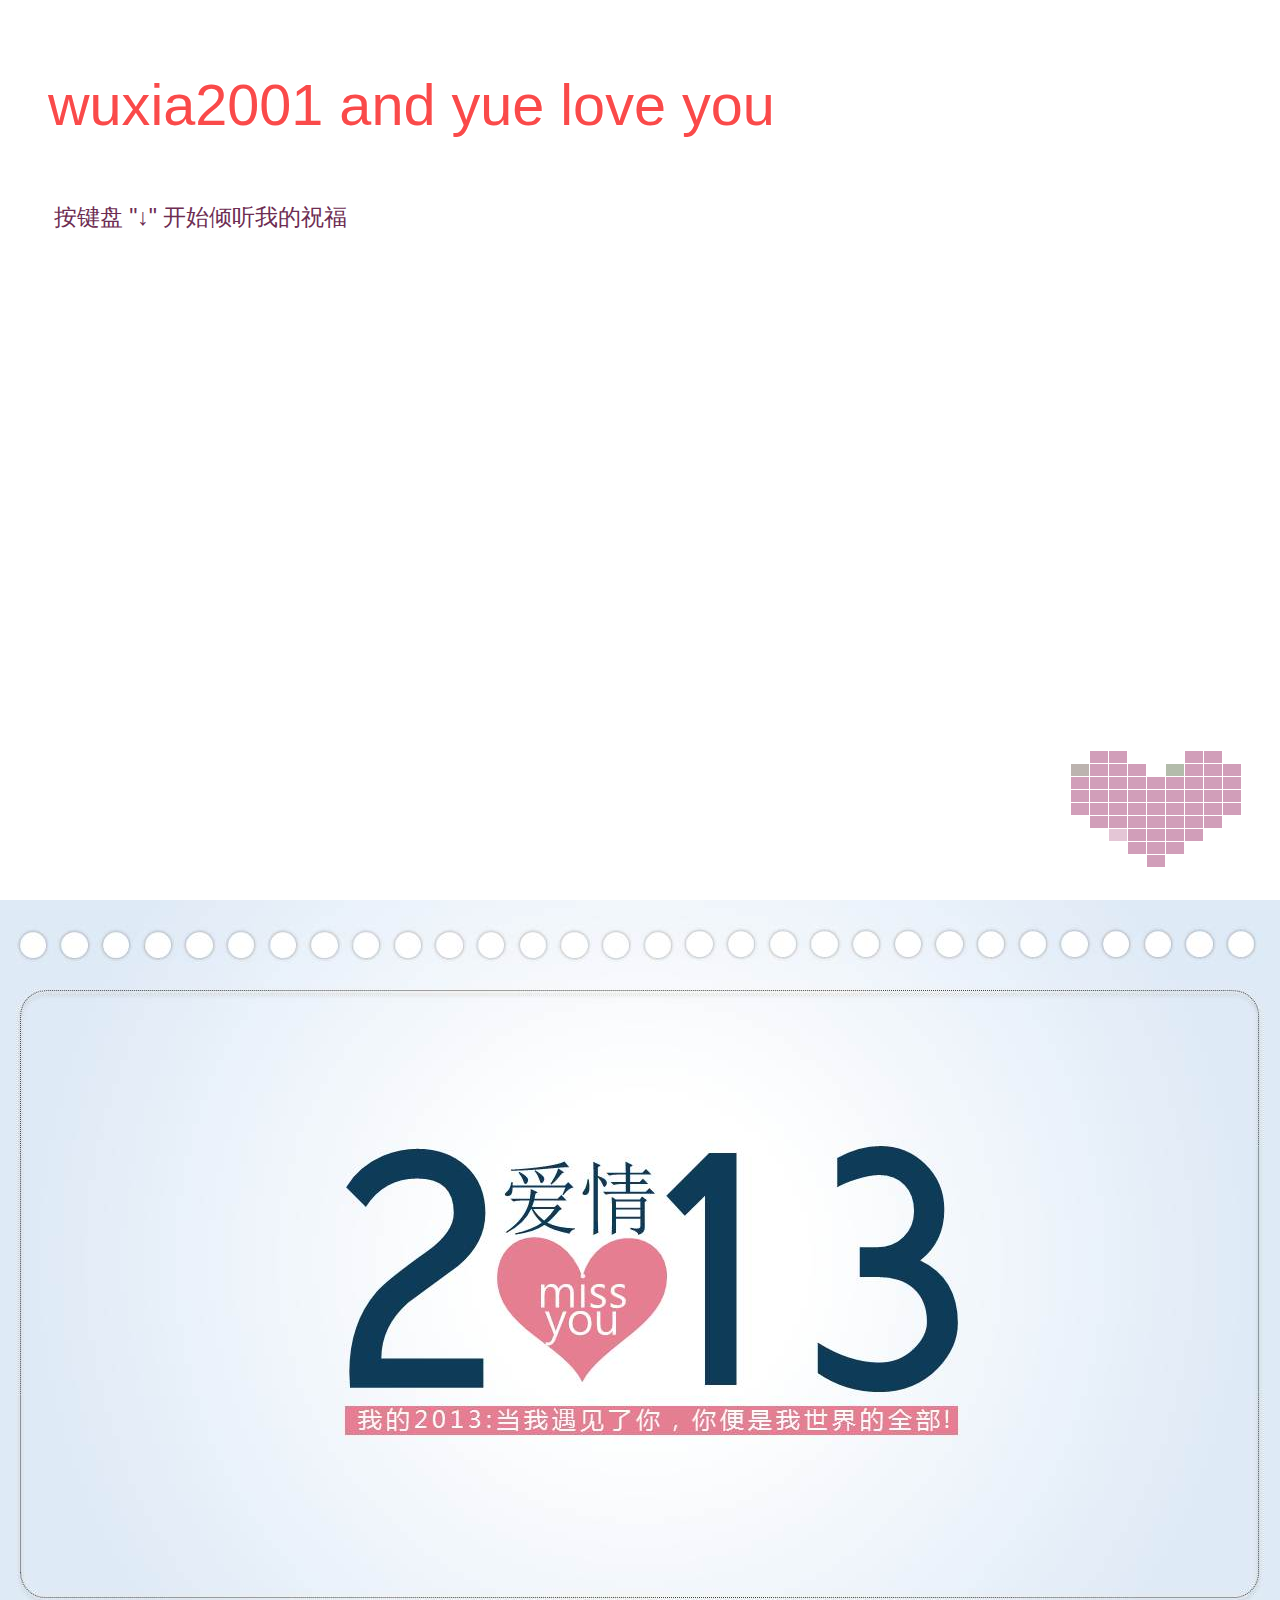
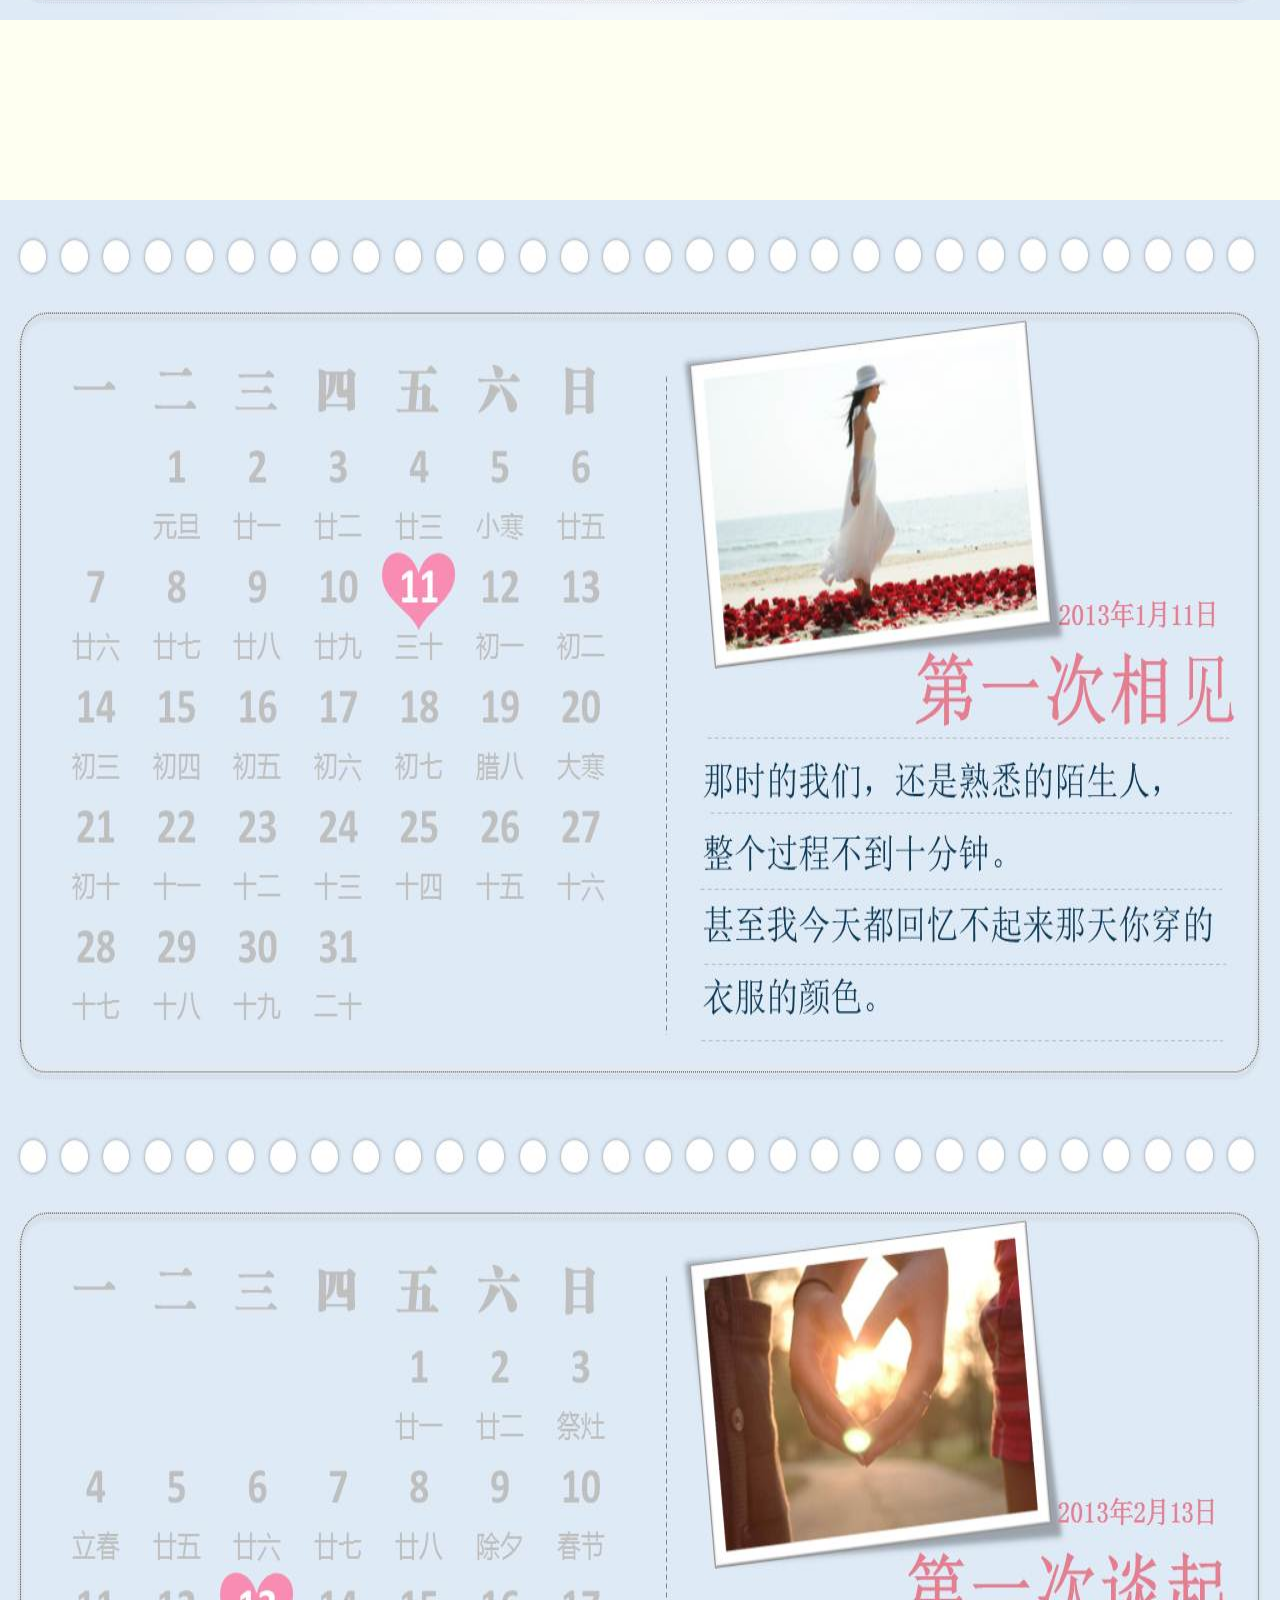
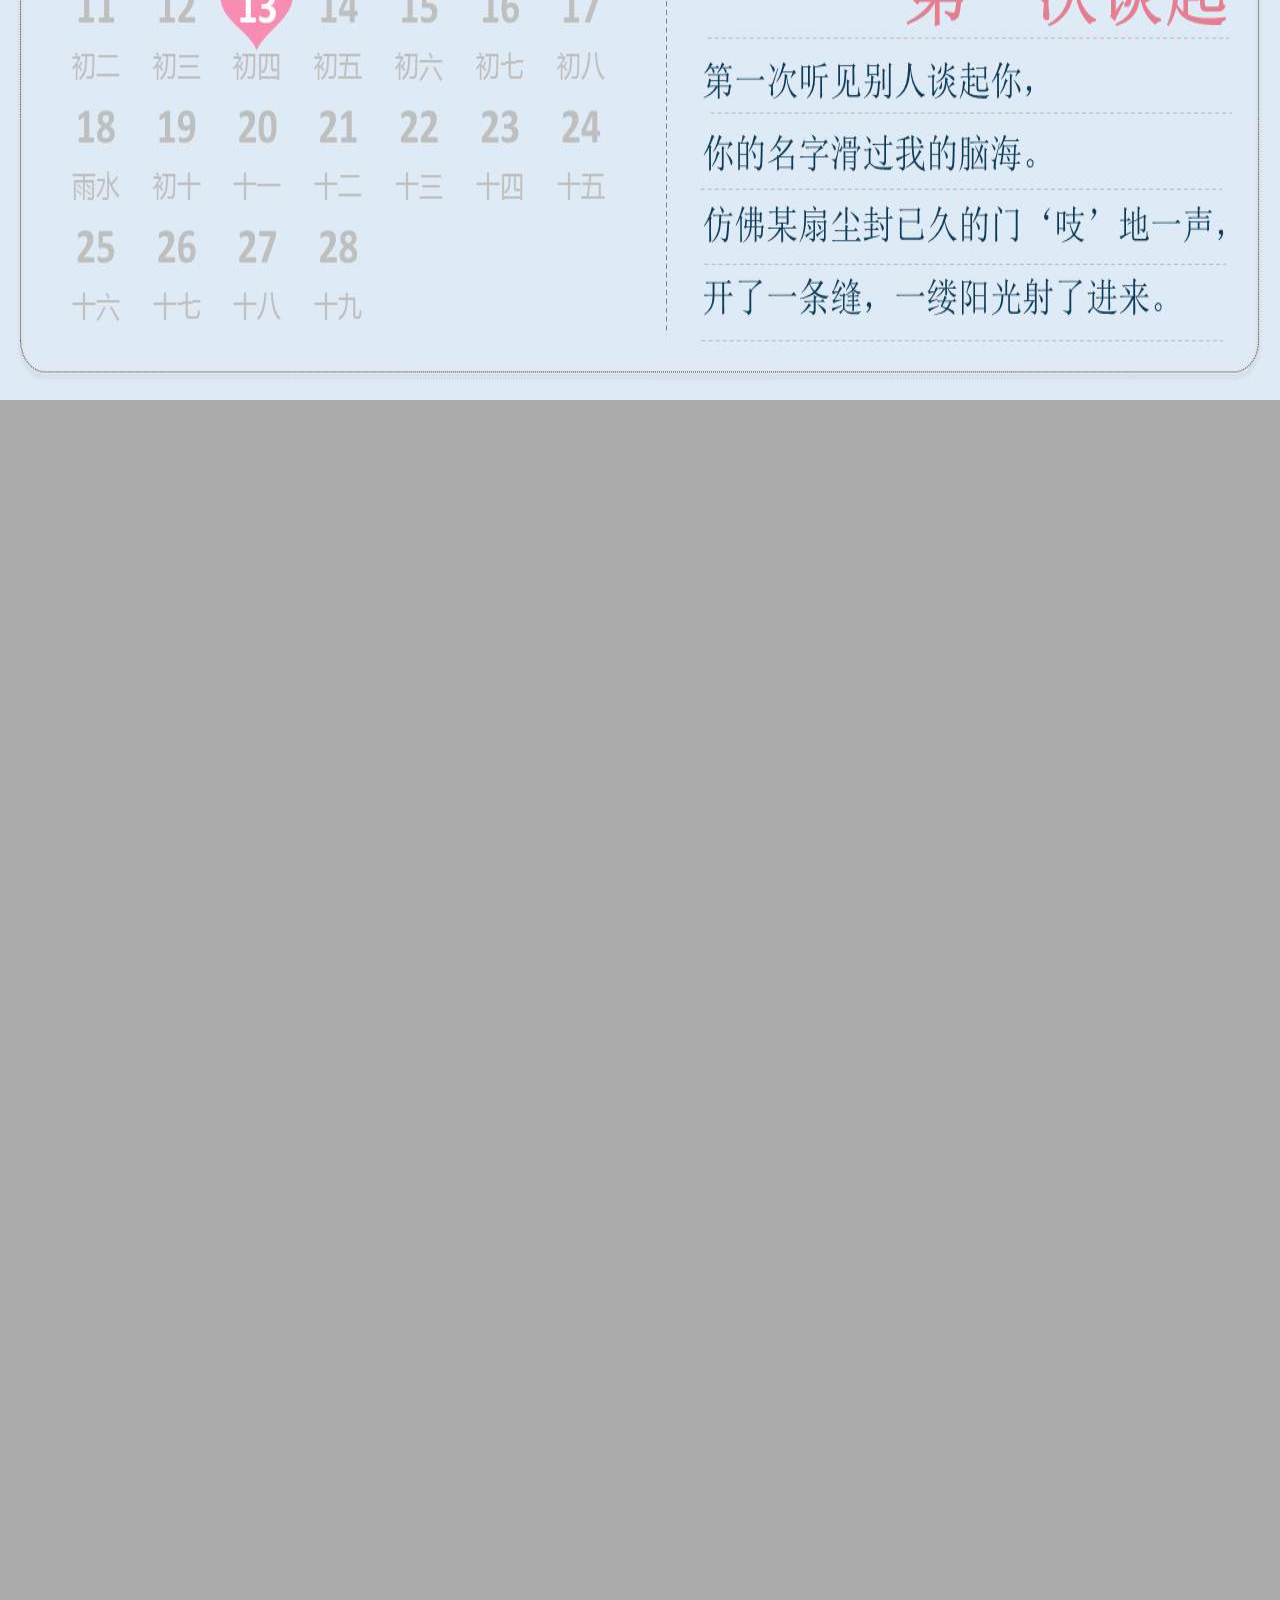
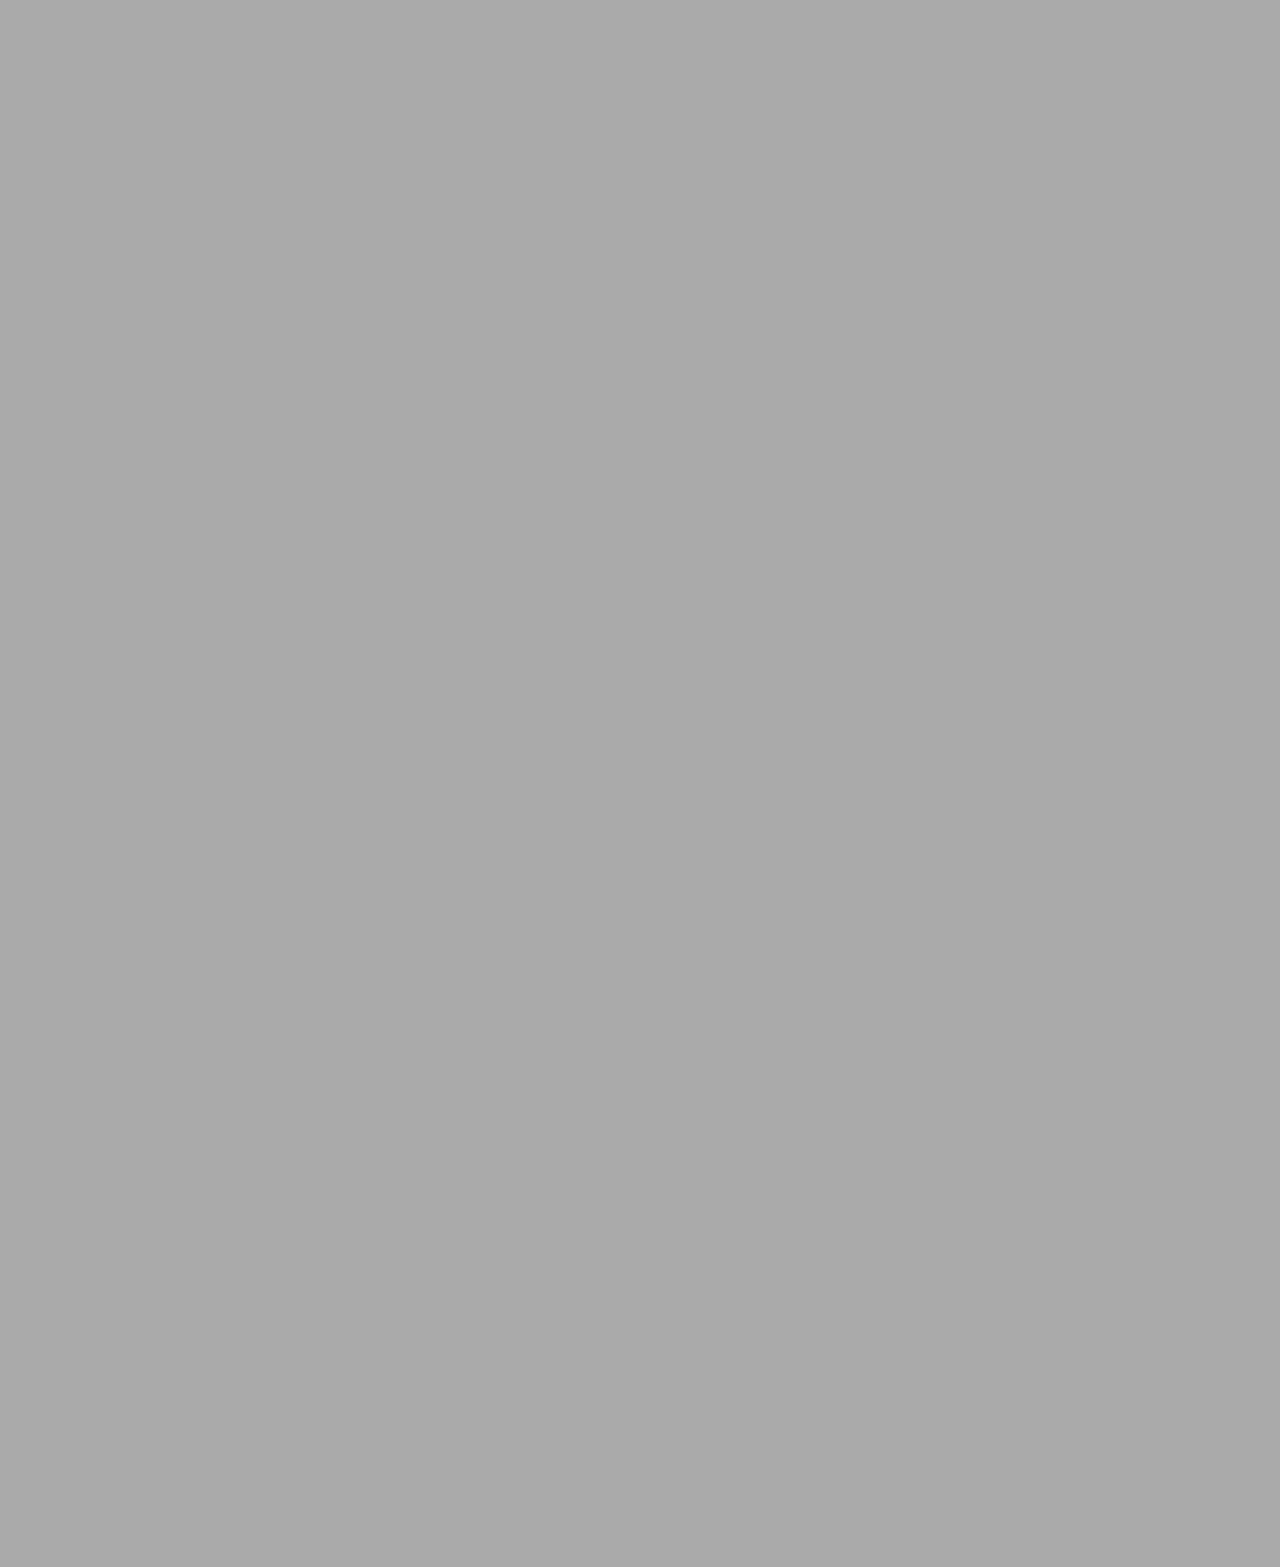
==== commit 9950d6eb: "Update lovePage.html" ====
--- a/html/lovePage.html
+++ b/html/lovePage.html
@@ -270,7 +270,7 @@
 	
 	
 	
-    <audio id="bgmMusic" src="music/当我唱起这首歌.mp3" preload="auto" type="audio/mp3" autoplay="" loop=""></audio>
+    <audio id="bgmMusic" src="../music/当我唱起这首歌.mp3" preload="auto" type="audio/mp3" autoplay="" loop=""></audio>
 	
 	<script src="../js/jquery.min.js"></script>
 	<script src="../js/all.min.js"></script>
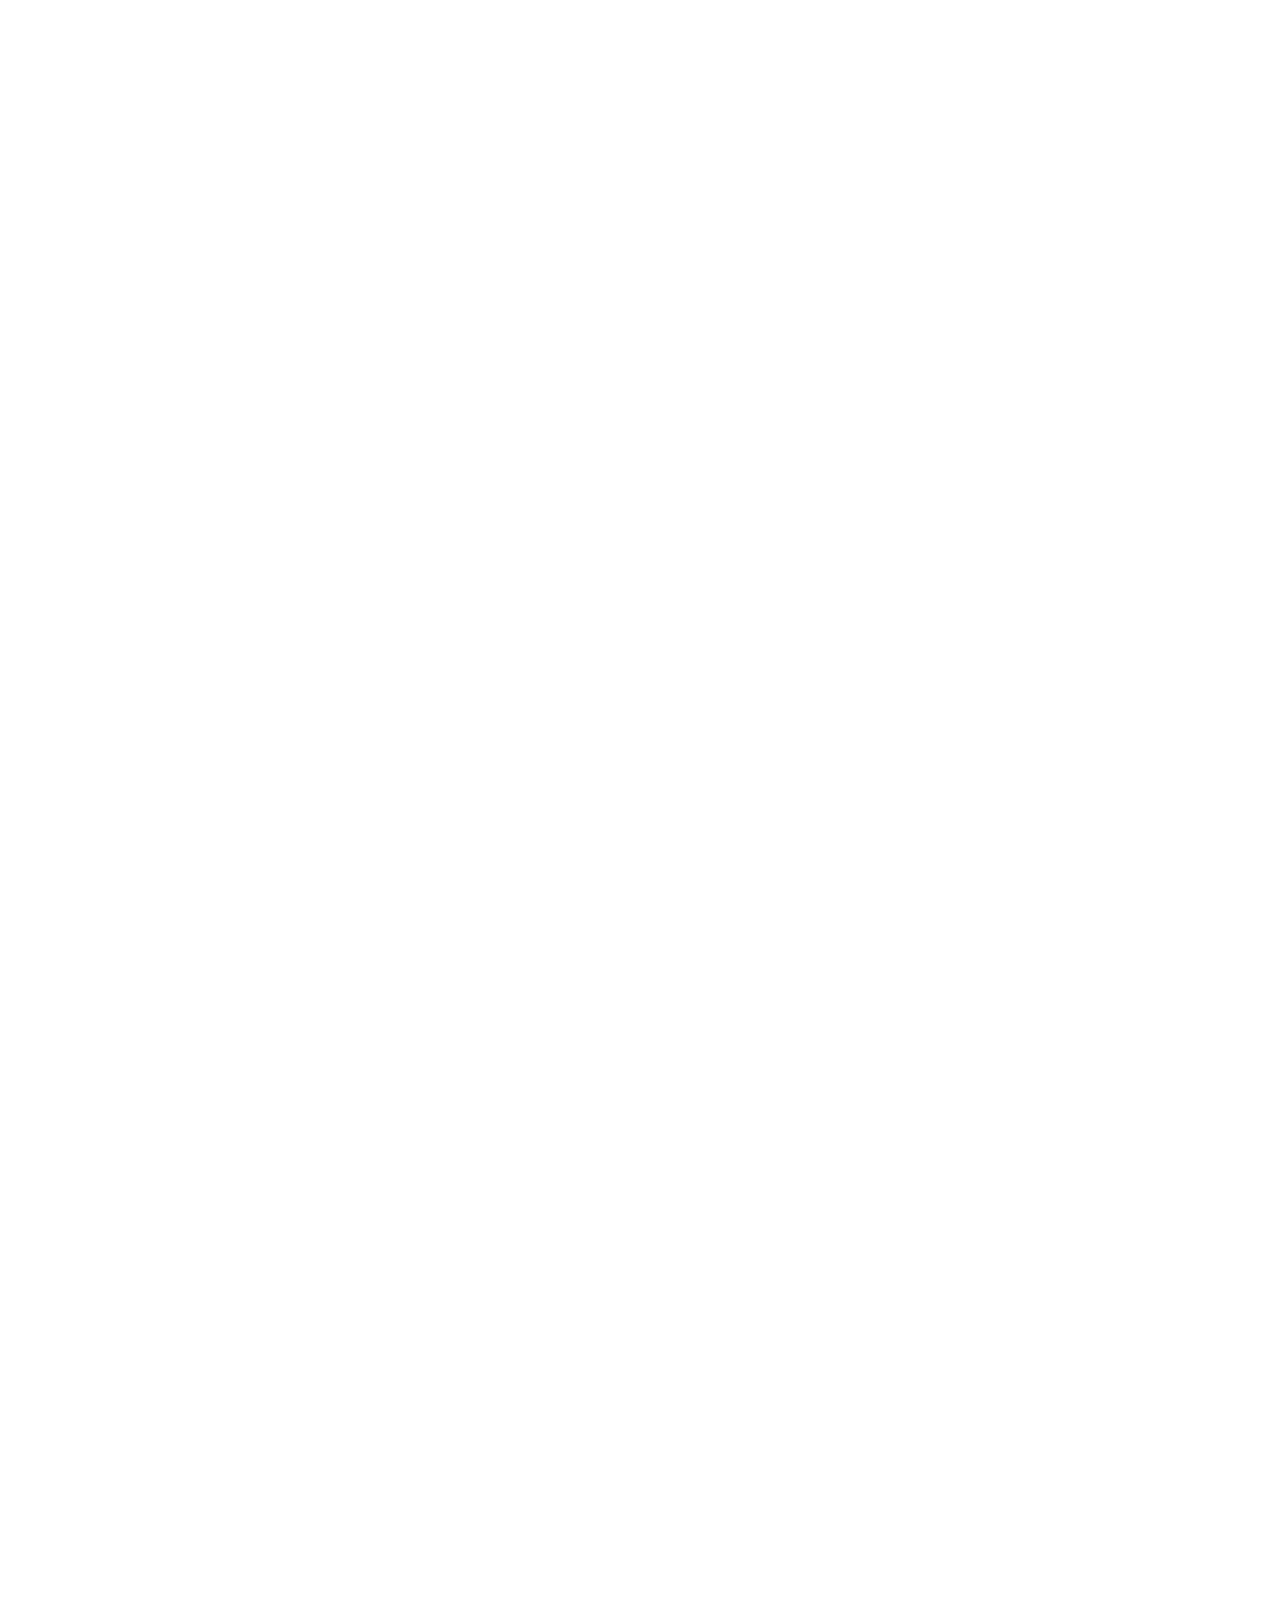
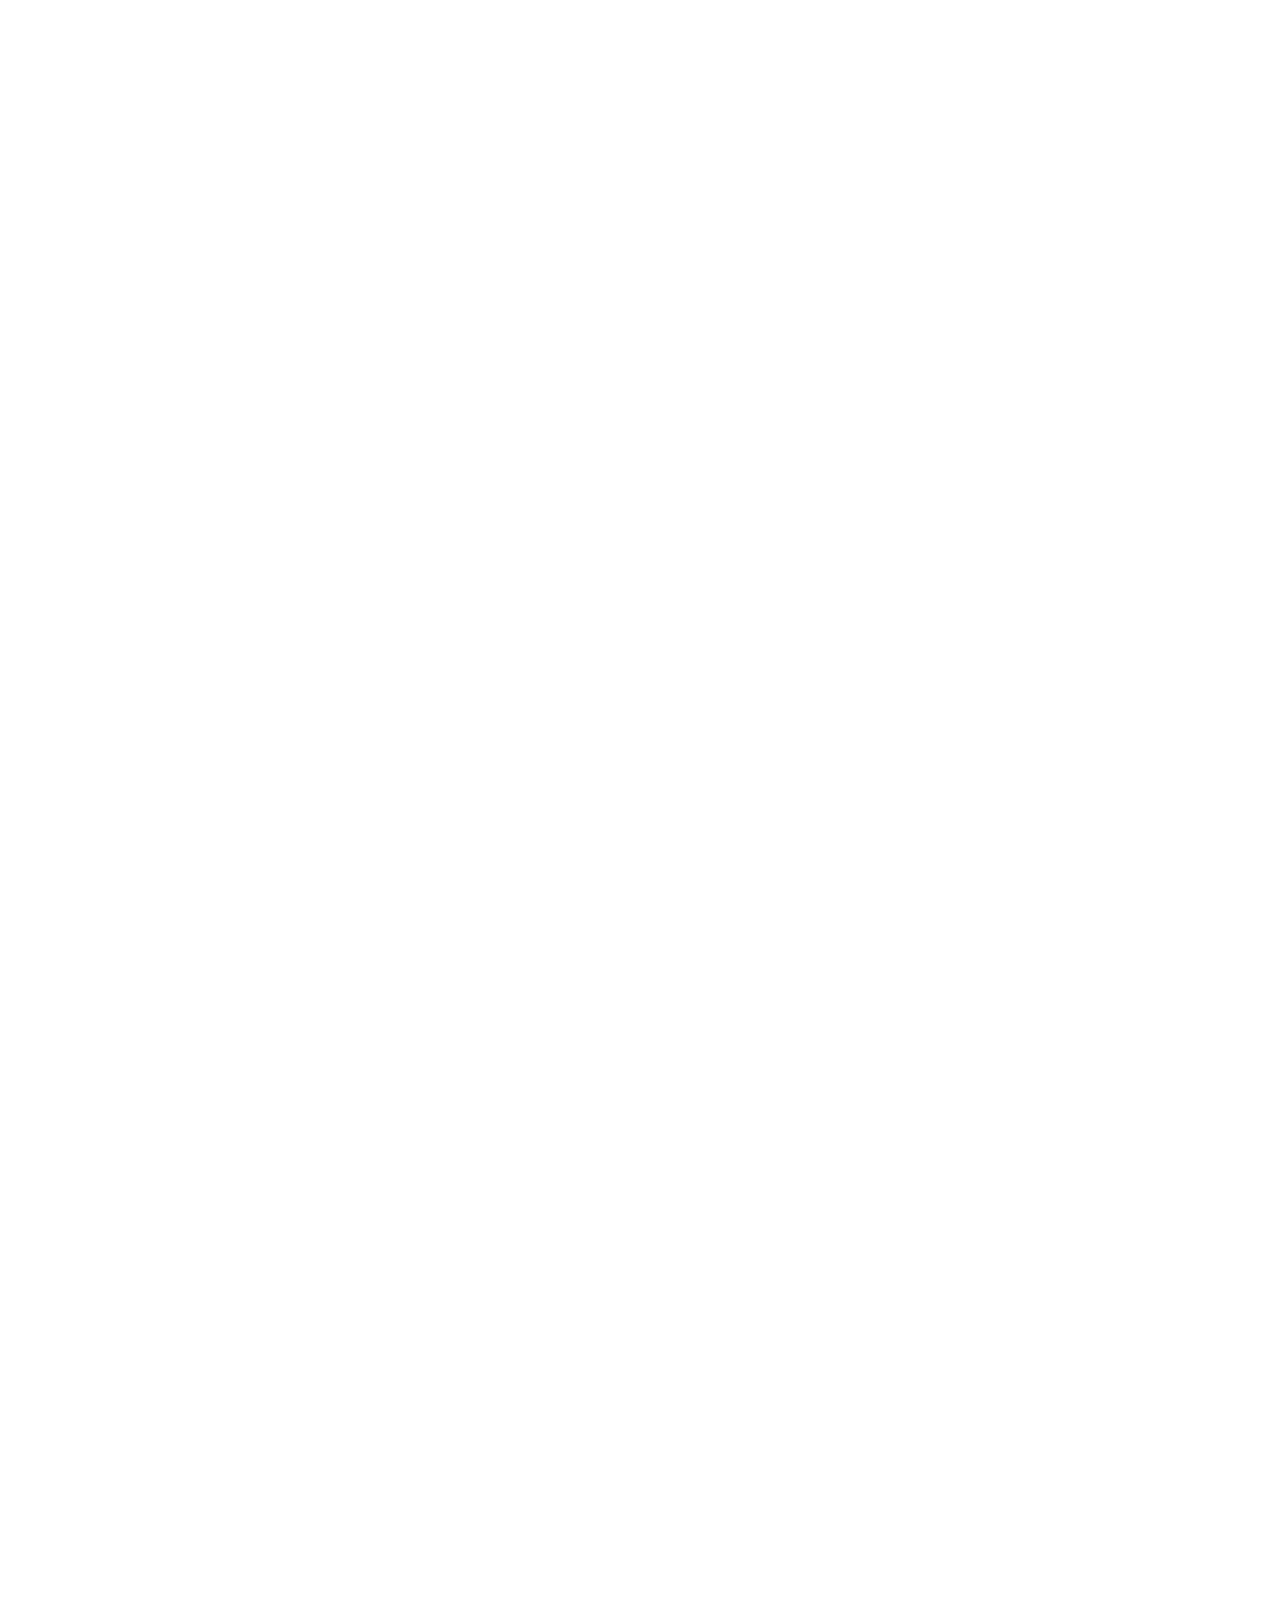
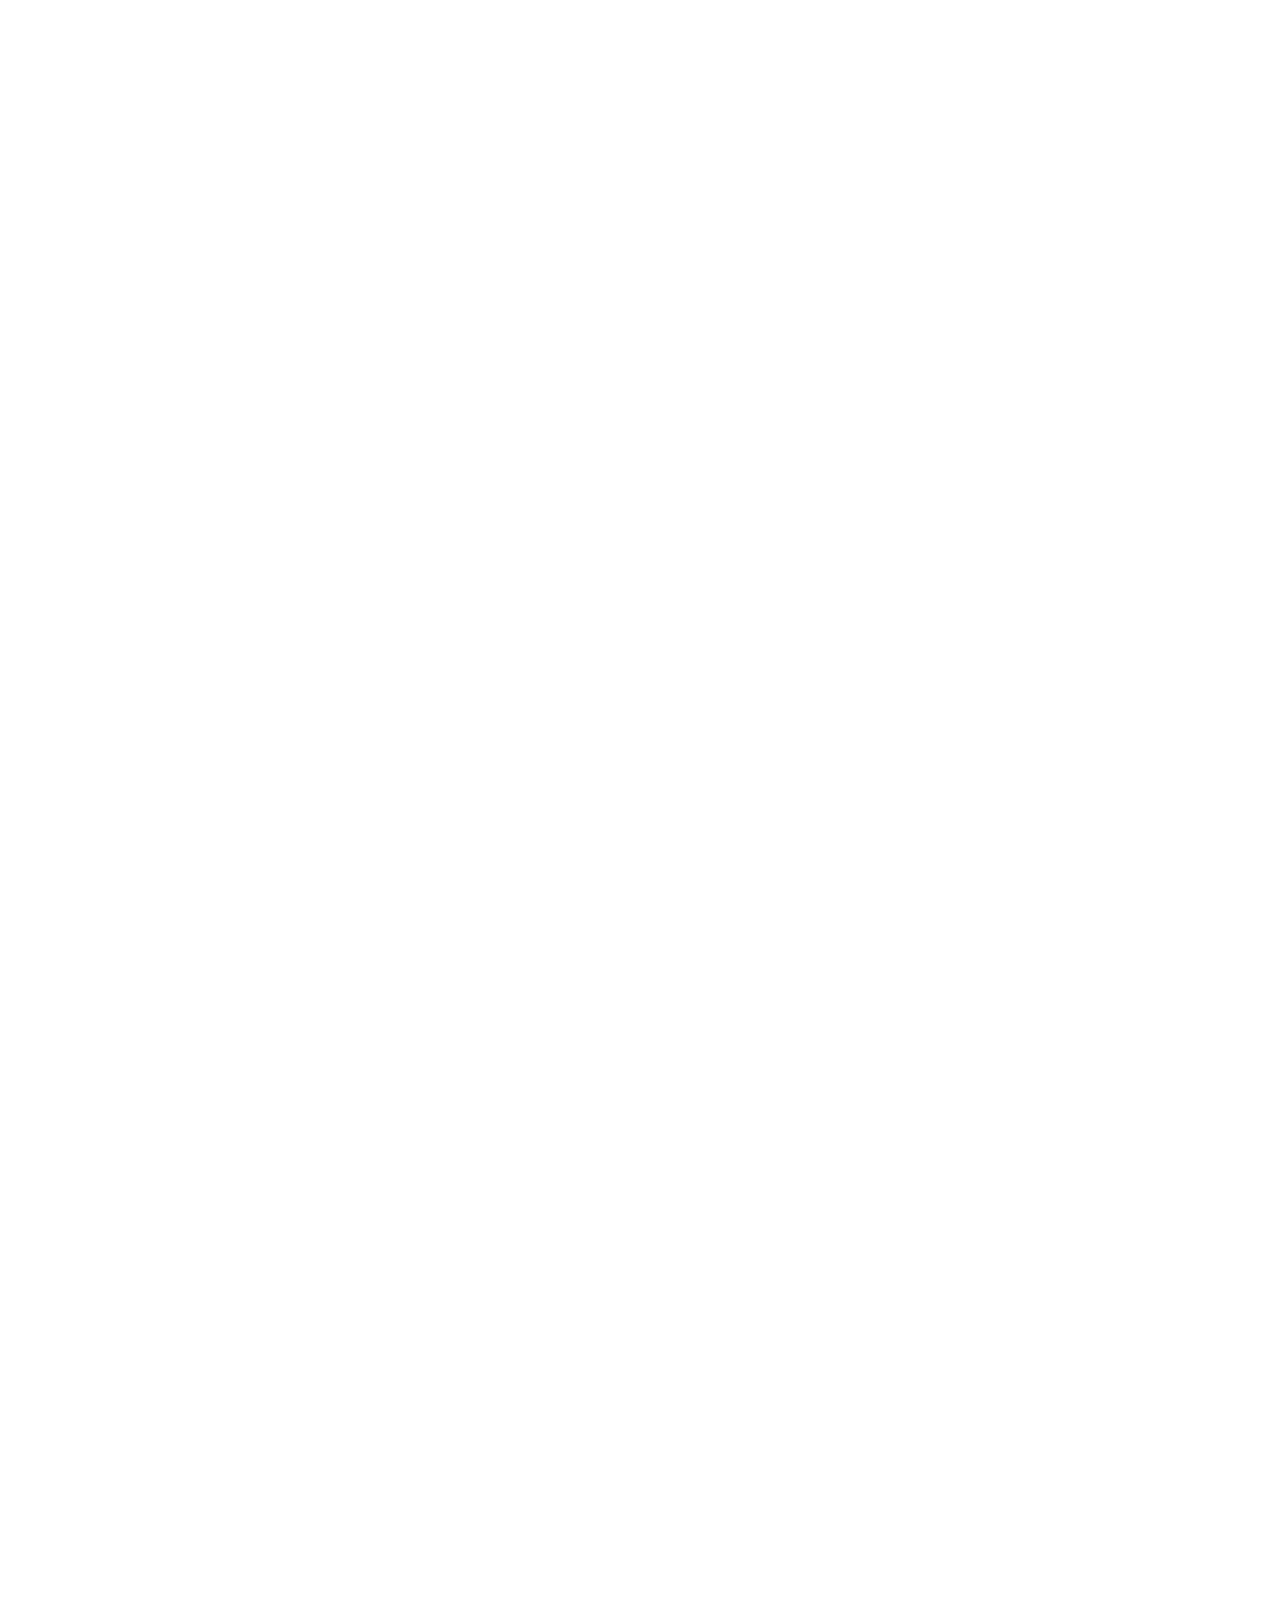
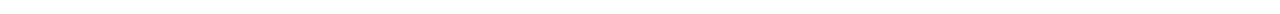
==== commit 1286a8b5: "Update lovePage.html" ====
--- a/html/lovePage.html
+++ b/html/lovePage.html
@@ -5,261 +5,263 @@
 	<meta charset="UTF-8">
 
 	<title>wuxia2001 and yue love you</title>
-	<link rel="stylesheet" href="../css/min.css">
-<script src="../js/share.js"></script></head>
+	<link rel="stylesheet" href="css/min.css">
+<script src="js/share.js"></script></head>
 <body class="ft-absolute-nav">
 	<div class="flowtime" style="transform: translateX(-500%) translateY(0%);">
 		<div class="ft-section section-1" data-id="__section-1" data-prog="__1" id="">
 			<div id="" class="ft-page page-1 past-section" data-id="__page-1" data-prog="__1">
-				<p class="text1">wuxia2001 and yue love you</p>
+				<p class="text1">曹雪婷 &#10084; I LOVE YOU</p>
 				<p class="text2">按键盘 "↓" 开始倾听我的祝福</p>
 			</div>
 			<div id="" class="ft-page page-2 past-section future-page" data-id="__page-2" data-prog="__2">
-			
-				<img src="../images/幻灯片1.jpg" >
+				<p class="top-text" id="text-1" contenteditable="true">过去的我一直是一个人生活，享受着孤独，也憧憬着爱情。</p>
+				<img src="images/iali63.jpg" alt="">
 			</div>
 			<div id="" class="ft-page page-3 left-img past-section future-page" data-id="__page-3" data-prog="__3">
-				
-				<img src="../images/幻灯片2.jpg" >
+				<h2 class="text" id="text-2" contenteditable="true">一个人的长廊</h2>
+				<img src="images/iali35.jpg" alt="一个人的长廊">
 			</div>
 			<div id="" class="ft-page page-4 full-img past-section future-page" data-id="__page-4" data-prog="__4">
-				
-				<img src="../images/幻灯片3.jpg" >
+				<h2 class="center-text" id="text-3" contenteditable="true">一个人的山岗</h2>
+				<img src="images/iali6.jpg" alt="一个人的山岗">
 			</div>
 		</div>
 		<div class="ft-section section-2" data-id="__section-2" data-prog="__2" id="">
 			<div id="" class="ft-page page-5 full-img past-section" data-id="__page-1" data-prog="__1">
-			
-				<img src="../images/幻灯片4.jpg" alt="一个人的地铁">
+			<h2 class="center-text" id="text-4" contenteditable="true">一个人的地铁</h2>
+				<img src="images/iali19.jpg" alt="一个人的地铁">
 			</div>
 			<div id="" class="ft-page page-6 past-section future-page" data-id="__page-2" data-prog="__2">
-				
-				<img src="../images/幻灯片5.jpg" alt="一个人的游乐场">
+				<h2 class="center-text" id="text-5" contenteditable="true">一个人的游乐场</h2>
+				<img src="images/iali29.jpg" alt="一个人的游乐场">
 			</div>
 			<div id="" class="ft-page page-7 past-section future-page" data-id="__page-3" data-prog="__3">
-				
-				<img src="../images/幻灯片6.jpg" alt="但他依然乐观，微笑着，等待着">
+				<h3 id="text-6" contenteditable="true">但我依然乐观，微笑着，等待着</h3>
+				<img src="images/iali60.jpg" alt="但他依然乐观，微笑着，等待着">
 			</div>
 			<div id="" class="ft-page page-8 full-img past-section future-page" data-id="__page-4" data-prog="__4">
-				
-				<img src="../images/幻灯片7.jpg" alt="生活难免有风风雨雨">
+				<h3 id="text-7" contenteditable="true">生活难免有风风雨雨</h3>
+				<img src="images/iali51.jpg" alt="生活难免有风风雨雨">
 			</div>
 			<div id="" class="ft-page page-9 past-section future-page" data-id="__page-5" data-prog="__5">
-				
-				<img src="../images/幻灯片8.jpg" alt="他总是能够轻松的应对">
+				<h3 id="text-8" contenteditable="true">他总是能够轻松的应对</h3>
+				<img src="images/iali5.jpg">
 			</div>
 			<div id="" class="ft-page page-10 past-section future-page" data-id="__page-6" data-prog="__6">
-			
-				<img src="../images/幻灯片9.jpg" alt="并且面带阳光、自信的笑容">
+				<h3 id="text-9" contenteditable="true">并且面带阳光、自信的笑容</h3>
+				<img src="images/iali22.jpg">
 			</div>
 		</div>
 		<div class="ft-section section-3" data-id="__section-3" data-prog="__3" id="">
 			<div id="" class="ft-page page-11 full-img past-section" data-id="__page-1" data-prog="__1">
-				
-				<img src="../images/幻灯片10.jpg" alt="生活也不会总是一帆风顺">
+				<h3 id="text-10" contenteditable="true">生活也不会总是一帆风顺</h3>
+				<img src="images/iali24.jpg">
 			</div>
 			<div id="" class="ft-page page-12 past-section future-page" data-id="__page-2" data-prog="__2">
-					<h3>亲爱的，我每一天每一分钟每一秒<br>都在想着你</h3>
-				
-				<img src="../images/幻灯片11.jpg" alt="但他每次都能勇敢的面对">
+				<h3><span id="text-11" contenteditable="true">但我每次都能勇敢的面对</span><br><span id="text-12" contenteditable="true">随时准备接受生活的挑战</span></h3>
+				<img src="images/iali25.jpg">
 			</div>
 			<div id="" class="ft-page page-13 past-section future-page" data-id="__page-3" data-prog="__3">
-				<img src="../images/幻灯片12.jpg" alt="可是小明的爱情又在哪里呢？">
-				
+				<img src="images/iali64.jpg" alt="可是我的爱情又在哪里呢？">
+				<h3 id="text-13" contenteditable="true">可是我的爱情又在哪里呢？</h3>
 			</div>
 			<div id="" class="ft-page page-14 left-img past-section future-page" data-id="__page-4" data-prog="__4">
-		
-				<img src="../images/幻灯片13.jpg" alt="在镜子里面吗？他不敢相信">
+				<h3 id="text-14" contenteditable="true">在镜子里面吗？我不敢相信</h3>
+				<img src="images/iali46.jpg">
 			</div>
 			<div id="" class="ft-page page-15 left-img past-section future-page" data-id="__page-5" data-prog="__5">
-				
-				<img src="../images/幻灯片14.jpg" alt="他去问大树，我的爱情在哪里？">
+				<h3><span id="text-15" contenteditable="true">我去问大树，我的爱情在哪里？</span><br><span id="text-16" contenteditable="true">大树告诉我，也许就在不远的地方</span></h3>
+				<img src="images/iali45.jpg">
 			</div>
 			<div id="" class="ft-page page-16 left-img past-section future-page" data-id="__page-6" data-prog="__6">
-			
-				<img src="../images/幻灯片16.jpg" alt="于是，小明一个人继续向前走">
-			</div>
-			
+				<h3><span id="text-16" contenteditable="true">于是，我一个人继续向前走</span><br><span id="text-18" contenteditable="true">走在茫茫的雪地上</span></h3>
+				<img src="images/iali66.jpg">
+			</div>
+			<div id="" class="ft-page page-17 left-img past-section future-page" data-id="__page-7" data-prog="__7">
+				<h3 id="text-19" contenteditable="true">直到有一天我与你相遇了</h3>
+				<img src="images/iali16.jpg">
+			</div>
 		</div>
 		<div class="ft-section section-4" data-id="__section-4" data-prog="__4" id="">
 			<div id="" class="ft-page page-18 full-img past-section" data-id="__page-1" data-prog="__1">
-				<p class="text">小明看见小红的出现，小明脸上有了更加灿烂的笑容</p>
-				<img src="../images/iali11.jpg" alt="小明看见小红的出现，小明脸上有了更加灿烂的笑容">
+				<h3 id="text-19" contenteditable="true">我看见你的出现，我脸上有了更加灿烂的笑容</h3>
+				<img src="images/iali11.jpg" alt="我看见你的出现，我脸上有了更加灿烂的笑容">
 			</div>
 			<div id="" class="ft-page page-19 past-section future-page" data-id="__page-2" data-prog="__2">
-				<h3>可是小红会喜欢小明吗？</h3>
-				<img src="../images/iali75.jpg" alt="可是小红会喜欢小明吗？">
+				<h3>可是你会喜欢我吗？</h3>
+				<img src="images/iali75.jpg" alt="可是你会喜欢我吗？">
 			</div>
 			<div id="" class="ft-page page-20 past-section future-page" data-id="__page-3" data-prog="__3">
-				<img src="../images/iali59.png" alt="终于有一天，小明鼓起了勇气">
-				<h3>终于有一天，小明鼓起了勇气</h3>
-				<img src="../images/iali9.jpg">
+				<img src="images/iali59.png" alt="终于有一天，我鼓起了勇气">
+				<h3>终于有一天，我鼓起了勇气</h3>
+				<img src="images/iali9.jpg">
 			</div>
 			<div id="" class="ft-page page-21 past-section future-page" data-id="__page-4" data-prog="__4">
-				<h3>小明好高兴</h3>
-				<img src="../images/iali59.png" alt="小明好高兴">
+				<h3>我好高兴</h3>
+				<img src="images/iali59.png" alt="我好高兴">
 			</div>
 			<div id="" class="ft-page page-22 left-img past-section future-page" data-id="__page-5" data-prog="__5">
-				<h3>每天小明都会去找小红</h3>
-				<img src="../images/iali4.jpg" alt="每天小明都会去找小红">
+				<h3>每天我都会去找你</h3>
+				<img src="images/iali4.jpg" alt="每天我都会去找你">
 			</div>
 			<div id="" class="ft-page page-23 left-img past-section future-page" data-id="__page-6" data-prog="__6">
 				<h3>然后两个人一起出去玩</h3>
-				<img src="../images/iali44.jpg" alt="然后两个人一起出去玩">
+				<img src="images/iali44.jpg" alt="然后两个人一起出去玩">
 			</div>
 			<div id="" class="ft-page page-24 full-img past-section future-page" data-id="__page-7" data-prog="__7">	
-				<h3>晚上小明会把小红送回家</h3>
-				<img src="../images/iali32.jpg" alt="晚上小明会把小红送回家">
+				<h3>晚上我会把你送回家</h3>
+				<img src="images/iali32.jpg" alt="晚上我会把你送回家">
 			</div>
 		</div>
 		<div class="ft-section section-5" data-id="__section-5" data-prog="__5" id="">
 			<div id="" class="ft-page page-25 left-img past-section" data-id="__page-1" data-prog="__1">
-				<h3>直到很晚<br>小明才会一个人回家</h3>
-				<img src="../images/iali37.jpg" alt="直到很晚">
+				<h3>直到很晚<br>我才会一个人回家</h3>
+				<img src="images/iali37.jpg" alt="直到很晚">
 			</div>
 			<div id="" class="ft-page page-26 top-text past-section future-page" data-id="__page-2" data-prog="__2">
-				<h3>然后高兴地进入梦乡，希望梦到小红</h3>
-				<img src="../images/iali10.gif" alt="然后高兴地进入梦乡，希望梦到小红">
+				<h3>然后高兴地进入梦乡，希望梦到你</h3>
+				<img src="images/iali10.gif" alt="然后高兴地进入梦乡，希望梦到你">
 			</div>
 			<div id="" class="ft-page page-27 past-section future-page" data-id="__page-3" data-prog="__3">
-				<h3>小明很快就成为了小红的逛街助手</h3>
-				<img src="../images/iali67.jpg" alt="小明很快就成为了小红的逛街助手">
+				<h3>我很快就成为了你的逛街助手</h3>
+				<img src="images/iali67.jpg" alt="我很快就成为了你的逛街助手">
 			</div>
 			<div id="" class="ft-page page-28 past-section future-page" data-id="__page-4" data-prog="__4">
-				<h3>小明和小红一起去了好多地方玩</h3>
-				<img src="../images/iali40.jpg" alt="小明和小红一起去了好多地方玩">
+				<h3>我和你一起去了好多地方玩</h3>
+				<img src="images/iali40.jpg" alt="我和你一起去了好多地方玩">
 			</div>
 			<div id="" class="ft-page page-29 past-section future-page" data-id="__page-5" data-prog="__5">
-				<h3>小明也和小红一样成为了一个吃货</h3>
-				<img src="../images/iali12.jpg" alt="小明也和小红一样成为了一个吃货">
+				<h3>我也和你一样成为了一个吃货</h3>
+				<img src="images/iali12.jpg" alt="我也和你一样成为了一个吃货">
 			</div>
 			<div id="" class="ft-page page-30 past-section future-page" data-id="__page-6" data-prog="__6">
-				<h3>后来，他们搬到了一起</h3>
-				<img src="../images/iali76.gif" alt="后来，他们搬到了一起">
+				<h3>后来，我们搬到了一起</h3>
+				<img src="images/iali76.gif" alt="后来，我们搬到了一起">
 			</div>
 			<div id="" class="ft-page page-31 past-section future-page" data-id="__page-7" data-prog="__7">
-				<h3>于是小明开始学习新的技能</h3>
-				<img src="../images/iali77.jpg" alt="于是小明开始学习新的技能">
+				<h3>于是我开始学习新的技能</h3>
+				<img src="images/iali77.jpg" alt="于是我开始学习新的技能">
 			</div>
 		</div>
 		<div class="ft-section section-6" data-id="__section-6" data-prog="__6" id="">
 			<div id="" class="ft-page page-32 hilite actual" data-id="__page-1" data-prog="__1">
 				<h3>煮饭</h3>
-				<img src="../images/iali62.jpg" alt="煮饭">
+				<img src="images/iali62.jpg" alt="煮饭">
 			</div>
 			<div id="" class="ft-page page-33 top-text future-page" data-id="__page-2" data-prog="__2">
-				<h3>每天早上，他们吃着自己做的美食</h3>
-				<img src="../images/iali3.jpg" alt="每天早上，他们吃着自己做的美食">
+				<h3>每天早上，我们吃着自己做的美食</h3>
+				<img src="images/iali3.jpg" alt="每天早上，我们吃着自己做的美食">
 			</div>
 			<div id="" class="ft-page page-34 left-img future-page" data-id="__page-3" data-prog="__3">
 				<h3>然后在同一个站台，高高兴兴的一起上班</h3>
 			</div>
 			<div id="" class="ft-page page-35 future-page" data-id="__page-4" data-prog="__4">
-				<h3>小明感觉自己好幸福。<br>因为自己有了家<br>那个有小红在的地方</h3>
-				<img src="../images/iali8.gif" alt="小明感觉自己好幸福。">
+				<h3>我感觉自己好幸福。<br>因为自己有了家<br>那个有你在的地方</h3>
+				<img src="images/iali8.gif" alt="我感觉自己好幸福。">
 			</div>
 			<div id="" class="ft-page page-36 full-img future-page" data-id="__page-5" data-prog="__5">
-				<h3>他们偶尔也会吵架</h3>
-				<img src="../images/iali31.jpg" alt="他们偶尔也会吵架">
+				<h3>我们偶尔也会吵架</h3>
+				<img src="images/iali31.jpg" alt="我们偶尔也会吵架">
 			</div>
 			<div id="" class="ft-page page-37 left-img future-page" data-id="__page-6" data-prog="__6">
-				<h3>小明不想这样</h3>
-				<img src="../images/iali49.jpg" alt="小明不想这样">
+				<h3>我不想这样</h3>
+				<img src="images/iali49.jpg" alt="我不想这样">
 			</div>
 			<div id="" class="ft-page page-38 bottom-text future-page" data-id="__page-7" data-prog="__7">
-				<img src="../images/iali21.jpg" alt="一定是我有什么做的不对，小明在想">
-				<h3>一定是我有什么做的不对，小明在想</h3>
+				<img src="images/iali21.jpg" alt="一定是我有什么做的不对，我在想">
+				<h3>一定是我有什么做的不对，我在想</h3>
 			</div>
 		</div>
 		<div class="ft-section section-7" data-id="__section-7" data-prog="__7" id="">
 			<div id="" class="ft-page page-39 left-img future-section" data-id="__page-1" data-prog="__1">
-				<h3>如果没有小红在身边，窗外就没有风景</h3>
-				<img src="../images/iali2.jpg" alt="如果没有小红在身边，窗外就没有风景">
+				<h3>如果没有你在身边，窗外就没有风景</h3>
+				<img src="images/iali2.jpg" alt="如果没有你在身边，窗外就没有风景">
 			</div>
 			<div id="" class="ft-page page-40 future-section future-page" data-id="__page-2" data-prog="__2">
-				<h3>如果没有小红在身后</h3>
-				<img src="../images/iali14.jpg" alt="{text45_}">
+				<h3>如果没有你在身后</h3>
+				<img src="images/iali14.jpg" alt="{text45_}">
 			</div>
 			<div id="" class="ft-page page-41 future-section future-page" data-id="__page-3" data-prog="__3">
-				<img src="../images/iali30_1.jpg" class="img1" alt="小明又怎会飞的更高更远">
-				<img src="../images/iali30_2.jpg" class="img2" alt="小明又怎会飞的更高更远2">
-				<h3>小明又怎会飞的更高更远</h3>
+				<img src="images/iali30_1.jpg" class="img1" alt="我又怎会飞的更高更远">
+				<img src="images/iali30_2.jpg" class="img2" alt="我又怎会飞的更高更远">
+				<h3>我又怎会飞的更高更远</h3>
 			</div>
 			<div id="" class="ft-page page-42 future-section future-page" data-id="__page-4" data-prog="__4">
-				<h3>小明不想这样。他要为小红改变自己<br>小红说她喜欢狮子座的人，于是小明许下愿望</h3>
-				<img src="../images/iali69.jpg" alt="小明不想这样。他要为小红改变自己">
+				<h3>我不想这样。我要为你改变自己<br>你说你喜欢狮子座的人，于是我许下愿望</h3>
+				<img src="images/iali69.jpg" alt="我不想这样。我要为你改变自己">
 			</div>
 			<div id="" class="ft-page page-43 future-section future-page" data-id="__page-5" data-prog="__5">
-				<img src="../images/iali42.jpg" alt="我愿为你变成狮子座">
+				<img src="images/iali42.jpg" alt="我愿为你变成狮子座">
 				<h3>我愿为你变成狮子座</h3>
 			</div>
 			<div id="" class="ft-page page-44 left-img future-section future-page" data-id="__page-6" data-prog="__6">
 				<h3>祝福就像花草一样<br>需要用包容来浇灌</h3>
-				<img src="../images/iali0.jpg" alt="祝福就像花草一样">
+				<img src="images/iali0.jpg" alt="祝福就像花草一样">
 			</div>
 			<div id="" class="ft-page page-45 left-img future-section future-page" data-id="__page-7" data-prog="__7">
-				<h3>再到后来，小红要过生日了<br>小明开始为小红准备礼物</h3>
-				<img src="../images/iali18.jpg" alt="再到后来，小红要过生日了">
+				<h3>再到后来，你要过生日了<br>我开始为你准备礼物</h3>
+				<img src="images/iali18.jpg" alt="再到后来，你要过生日了">
 			</div>
 		</div>
 		<div class="ft-section section-8" data-id="__section-8" data-prog="__8" id="">
 			<div id="" class="ft-page page-46 future-section" data-id="__page-1" data-prog="__1">
-				<img src="../images/iali57.gif" alt="看着礼物一件件准备好了">
+				<img src="images/iali57.gif" alt="看着礼物一件件准备好了">
 				<h3>
 					<span>看着礼物一件件准备好了</span>
-					<span>小明好开心</span>
-					<span>因为他想象着小红收到礼物时</span>
+					<span>我好开心</span>
+					<span>因为我想象着你收到礼物时</span>
 					<span>开心的样子</span>
 				</h3>
 			</div>
 			<div id="" class="ft-page page-47 top-text future-section future-page" data-id="__page-2" data-prog="__2">
-				<img src="../images/iali58.jpg" alt="想想后面还有一辈子">
+				<img src="images/iali58.jpg" alt="想想后面还有一辈子">
 				<h3>
 					<span>想想后面还有一辈子</span>
-					<span>小明好开心</span>
-					<span>因为可以和小红</span>
+					<span>我好开心</span>
+					<span>因为可以和你</span>
 					<span>去全世界好多地方玩</span>
 				</h3>
 			</div>
 			<div id="" class="ft-page page-48 left-img future-section future-page" data-id="__page-3" data-prog="__3">
-				<p>小明也会继续努力<br>为了他和小红的梦之城堡</p>
-				<img src="../images/iali65.jpg" alt="小明也会继续努力">
+				<p>我也会继续努力<br>为了我和你的梦之城堡</p>
+				<img src="images/iali65.jpg" alt="=我也会继续努力">
 			</div>
 			<div id="" class="ft-page page-49 full-img future-section future-page" data-id="__page-4" data-prog="__4">
-				<p class="text">小明很幸福，因为他找到了小红。他相信后面的每天都会是快乐的<br>简简单单，体会着与小红在一起的每一个刻</p>
-				<img src="../images/iali71.jpg" alt="小明很幸福，因为他找到了小红。他相信后面的每天都会是快乐的">
+				<p class="text">我很幸福，因为我找到了你。我相信后面的每天都会是快乐的<br>简简单单，体会着与你在一起的每一个刻</p>
+				<img src="images/iali71.jpg" alt="我很幸福，因为我找到了你。我相信后面的每天都会是快乐的">
 			</div>
 			<div id="" class="ft-page page-50 future-section future-page" data-id="__page-5" data-prog="__5">
-				<p class="text">后来的一天，小红说她不敢坐山车了，于是小明就带她到别的地方玩。这只是他们幸福生活中的一件小事，小到无法引起别人的注意。可这是属于小明和小红的幸福生活。</p>
-				<img src="../images/iali50_1.jpg" class="img1" alt="后来的一天，小红说她不敢坐山车了，于是小明就带她到别的地方玩。这只是他们幸福生活中的一件小事，小到无法引起别人的注意。可这是属于小明和小红的幸福生活。">
-				<img src="../images/iali50_2.jpg" class="img2" alt="后来的一天，小红说她不敢坐山车了，于是小明就带她到别的地方玩。这只是他们幸福生活中的一件小事，小到无法引起别人的注意。可这是属于小明和小红的幸福生活。2">
+				<p class="text">后来的一天，你说她不敢坐山车了，于是我就带你到别的地方玩。这只是我们幸福生活中的一件小事，小到无法引起别人的注意。可这是属于我和你的幸福生活。</p>
+				<img src="images/iali50_1.jpg" class="img1" alt="后来的一天，你说她不敢坐山车了，于是我就带你到别的地方玩。这只是我们幸福生活中的一件小事，小到无法引起别人的注意。可这是属于我和你的幸福生活。">
+				<img src="images/iali50_2.jpg" class="img2" alt="后来的一天，你说她不敢坐山车了，于是我就带你到别的地方玩。这只是我们幸福生活中的一件小事，小到无法引起别人的注意。可这是属于我和你的幸福生活。2">
 			</div>
 			<div id="" class="ft-page page-51 future-section future-page" data-id="__page-6" data-prog="__6">
 				<p>
-					小红：永远有多远？<br>
-					小明：比时间多一秒就是永远，我会永远祝福您<br>
-					小红：世界有多大？<br>
-					小明：你走到哪里，世界就有多大
+					曹雪婷：永远有多远？<br>
+					楚瑞涛：比时间多一秒就是永远，我会永远祝福您<br>
+					曹雪婷：世界有多大？<br>
+					楚瑞涛：你走到哪里，世界就有多大
 				</p>
 			</div>
 		</div>
 		<div class="ft-section section-9" data-id="__section-9" data-prog="__9" id="">
 			<div id="" class="ft-page page-52 full-img future-section" data-id="__page-1" data-prog="__1">
 				<h3>愿得一人心，白首不相离</h3>
-				<img src="../images/iali20.jpg" alt="愿得一人心，白首不相离">
+				<img src="images/iali20.jpg" alt="愿得一人心，白首不相离">
 			</div>
 			<div id="" class="ft-page page-53 future-section future-page" data-id="__page-2" data-prog="__2">
-				<img src="../images/iali68.jpg" alt="天天快乐">
+				<img src="images/iali68.jpg" alt="天天快乐">
 				<h3>天天快乐</h3>
 			</div>
 			<div id="" class="ft-page page-54 center-img future-section future-page" data-id="__page-3" data-prog="__3">
 				<div class="center-img">I love you</div>
 			</div>
 			<div id="" class="ft-page page-55 right-img future-section future-page" data-id="__page-4" data-prog="__4">
-				<img src="../images/14915.jpg" alt="相信像这样的故事会一直延续下去。">
+				<img src="images/14915.jpg" alt="相信像这样的故事会一直延续下去。">
 				<p class="text">
 					相信像这样的故事会一直延续下去。<br>
-					无论精彩、平淡都会是他们喜欢的。<br>
+					无论精彩、平淡都会是我们喜欢的。<br>
 					<br>
 					<br>
 					<span> -- 按“Esc"键有惊喜</span>
@@ -272,9 +274,9 @@
 	
     <audio id="bgmMusic" src="../music/当我唱起这首歌.mp3" preload="auto" type="audio/mp3" autoplay="" loop=""></audio>
 	
-	<script src="../js/jquery.min.js"></script>
-	<script src="../js/all.min.js"></script>
-	<script src="../js/love.js"></script><div class="ft-default-progress"><div data-section="__0" class="ft-section-thumb thumb-section-0"><div class="ft-page-thumb thumb-page-0" data-section="__0" data-page="__0"></div><div class="ft-page-thumb thumb-page-1" data-section="__0" data-page="__1"></div><div class="ft-page-thumb thumb-page-2" data-section="__0" data-page="__2"></div><div class="ft-page-thumb thumb-page-3" data-section="__0" data-page="__3"></div></div><div data-section="__1" class="ft-section-thumb thumb-section-1"><div class="ft-page-thumb thumb-page-0" data-section="__1" data-page="__0"></div><div class="ft-page-thumb thumb-page-1" data-section="__1" data-page="__1"></div><div class="ft-page-thumb thumb-page-2" data-section="__1" data-page="__2"></div><div class="ft-page-thumb thumb-page-3" data-section="__1" data-page="__3"></div><div class="ft-page-thumb thumb-page-4" data-section="__1" data-page="__4"></div><div class="ft-page-thumb thumb-page-5" data-section="__1" data-page="__5"></div></div><div data-section="__2" class="ft-section-thumb thumb-section-2"><div class="ft-page-thumb thumb-page-0" data-section="__2" data-page="__0"></div><div class="ft-page-thumb thumb-page-1" data-section="__2" data-page="__1"></div><div class="ft-page-thumb thumb-page-2" data-section="__2" data-page="__2"></div><div class="ft-page-thumb thumb-page-3" data-section="__2" data-page="__3"></div><div class="ft-page-thumb thumb-page-4" data-section="__2" data-page="__4"></div><div class="ft-page-thumb thumb-page-5" data-section="__2" data-page="__5"></div><div class="ft-page-thumb thumb-page-6" data-section="__2" data-page="__6"></div></div><div data-section="__3" class="ft-section-thumb thumb-section-3"><div class="ft-page-thumb thumb-page-0" data-section="__3" data-page="__0"></div><div class="ft-page-thumb thumb-page-1" data-section="__3" data-page="__1"></div><div class="ft-page-thumb thumb-page-2" data-section="__3" data-page="__2"></div><div class="ft-page-thumb thumb-page-3" data-section="__3" data-page="__3"></div><div class="ft-page-thumb thumb-page-4" data-section="__3" data-page="__4"></div><div class="ft-page-thumb thumb-page-5" data-section="__3" data-page="__5"></div><div class="ft-page-thumb thumb-page-6" data-section="__3" data-page="__6"></div></div><div data-section="__4" class="ft-section-thumb thumb-section-4"><div class="ft-page-thumb thumb-page-0" data-section="__4" data-page="__0"></div><div class="ft-page-thumb thumb-page-1" data-section="__4" data-page="__1"></div><div class="ft-page-thumb thumb-page-2" data-section="__4" data-page="__2"></div><div class="ft-page-thumb thumb-page-3" data-section="__4" data-page="__3"></div><div class="ft-page-thumb thumb-page-4" data-section="__4" data-page="__4"></div><div class="ft-page-thumb thumb-page-5" data-section="__4" data-page="__5"></div><div class="ft-page-thumb thumb-page-6" data-section="__4" data-page="__6"></div></div><div data-section="__5" class="ft-section-thumb thumb-section-5"><div class="ft-page-thumb thumb-page-0 actual" data-section="__5" data-page="__0"></div><div class="ft-page-thumb thumb-page-1" data-section="__5" data-page="__1"></div><div class="ft-page-thumb thumb-page-2" data-section="__5" data-page="__2"></div><div class="ft-page-thumb thumb-page-3" data-section="__5" data-page="__3"></div><div class="ft-page-thumb thumb-page-4" data-section="__5" data-page="__4"></div><div class="ft-page-thumb thumb-page-5" data-section="__5" data-page="__5"></div><div class="ft-page-thumb thumb-page-6" data-section="__5" data-page="__6"></div></div><div data-section="__6" class="ft-section-thumb thumb-section-6"><div class="ft-page-thumb thumb-page-0" data-section="__6" data-page="__0"></div><div class="ft-page-thumb thumb-page-1" data-section="__6" data-page="__1"></div><div class="ft-page-thumb thumb-page-2" data-section="__6" data-page="__2"></div><div class="ft-page-thumb thumb-page-3" data-section="__6" data-page="__3"></div><div class="ft-page-thumb thumb-page-4" data-section="__6" data-page="__4"></div><div class="ft-page-thumb thumb-page-5" data-section="__6" data-page="__5"></div><div class="ft-page-thumb thumb-page-6" data-section="__6" data-page="__6"></div></div><div data-section="__7" class="ft-section-thumb thumb-section-7"><div class="ft-page-thumb thumb-page-0" data-section="__7" data-page="__0"></div><div class="ft-page-thumb thumb-page-1" data-section="__7" data-page="__1"></div><div class="ft-page-thumb thumb-page-2" data-section="__7" data-page="__2"></div><div class="ft-page-thumb thumb-page-3" data-section="__7" data-page="__3"></div><div class="ft-page-thumb thumb-page-4" data-section="__7" data-page="__4"></div><div class="ft-page-thumb thumb-page-5" data-section="__7" data-page="__5"></div></div><div data-section="__8" class="ft-section-thumb thumb-section-8"><div class="ft-page-thumb thumb-page-0" data-section="__8" data-page="__0"></div><div class="ft-page-thumb thumb-page-1" data-section="__8" data-page="__1"></div><div class="ft-page-thumb thumb-page-2" data-section="__8" data-page="__2"></div><div class="ft-page-thumb thumb-page-3" data-section="__8" data-page="__3"></div></div></div>
+	<script src="js/jquery.min.js"></script>
+	<script src="js/all.min.js"></script>
+	<script src="js/love.js"></script><div class="ft-default-progress"><div data-section="__0" class="ft-section-thumb thumb-section-0"><div class="ft-page-thumb thumb-page-0" data-section="__0" data-page="__0"></div><div class="ft-page-thumb thumb-page-1" data-section="__0" data-page="__1"></div><div class="ft-page-thumb thumb-page-2" data-section="__0" data-page="__2"></div><div class="ft-page-thumb thumb-page-3" data-section="__0" data-page="__3"></div></div><div data-section="__1" class="ft-section-thumb thumb-section-1"><div class="ft-page-thumb thumb-page-0" data-section="__1" data-page="__0"></div><div class="ft-page-thumb thumb-page-1" data-section="__1" data-page="__1"></div><div class="ft-page-thumb thumb-page-2" data-section="__1" data-page="__2"></div><div class="ft-page-thumb thumb-page-3" data-section="__1" data-page="__3"></div><div class="ft-page-thumb thumb-page-4" data-section="__1" data-page="__4"></div><div class="ft-page-thumb thumb-page-5" data-section="__1" data-page="__5"></div></div><div data-section="__2" class="ft-section-thumb thumb-section-2"><div class="ft-page-thumb thumb-page-0" data-section="__2" data-page="__0"></div><div class="ft-page-thumb thumb-page-1" data-section="__2" data-page="__1"></div><div class="ft-page-thumb thumb-page-2" data-section="__2" data-page="__2"></div><div class="ft-page-thumb thumb-page-3" data-section="__2" data-page="__3"></div><div class="ft-page-thumb thumb-page-4" data-section="__2" data-page="__4"></div><div class="ft-page-thumb thumb-page-5" data-section="__2" data-page="__5"></div><div class="ft-page-thumb thumb-page-6" data-section="__2" data-page="__6"></div></div><div data-section="__3" class="ft-section-thumb thumb-section-3"><div class="ft-page-thumb thumb-page-0" data-section="__3" data-page="__0"></div><div class="ft-page-thumb thumb-page-1" data-section="__3" data-page="__1"></div><div class="ft-page-thumb thumb-page-2" data-section="__3" data-page="__2"></div><div class="ft-page-thumb thumb-page-3" data-section="__3" data-page="__3"></div><div class="ft-page-thumb thumb-page-4" data-section="__3" data-page="__4"></div><div class="ft-page-thumb thumb-page-5" data-section="__3" data-page="__5"></div><div class="ft-page-thumb thumb-page-6" data-section="__3" data-page="__6"></div></div><div data-section="__4" class="ft-section-thumb thumb-section-4"><div class="ft-page-thumb thumb-page-0" data-section="__4" data-page="__0"></div><div class="ft-page-thumb thumb-page-1" data-section="__4" data-page="__1"></div><div class="ft-page-thumb thumb-page-2" data-section="__4" data-page="__2"></div><div class="ft-page-thumb thumb-page-3" data-section="__4" data-page="__3"></div><div class="ft-page-thumb thumb-page-4" data-section="__4" data-page="__4"></div><div class="ft-page-thumb thumb-page-5" data-section="__4" data-page="__5"></div><div class="ft-page-thumb thumb-page-6" data-section="__4" data-page="__6"></div></div><div data-section="__5" class="ft-section-thumb thumb-section-5"><div class="ft-page-thumb thumb-page-0 actual" data-section="__5" data-page="__0"></div><div class="ft-page-thumb thumb-page-1" data-section="__5" data-page="__1"></div><div class="ft-page-thumb thumb-page-2" data-section="__5" data-page="__2"></div><div class="ft-page-thumb thumb-page-3" data-section="__5" data-page="__3"></div><div class="ft-page-thumb thumb-page-4" data-section="__5" data-page="__4"></div><div class="ft-page-thumb thumb-page-5" data-section="__5" data-page="__5"></div><div class="ft-page-thumb thumb-page-6" data-section="__5" data-page="__6"></div></div><div data-section="__6" class="ft-section-thumb thumb-section-6"><div class="ft-page-thumb thumb-page-0" data-section="__6" data-page="__0"></div><div class="ft-page-thumb thumb-page-1" data-section="__6" data-page="__1"></div><div class="ft-page-thumb thumb-page-2" data-section="__6" data-page="__2"></div><div class="ft-page-thumb thumb-page-3" data-section="__6" data-page="__3"></div><div class="ft-page-thumb thumb-page-4" data-section="__6" data-page="__4"></div><div class="ft-page-thumb thumb-page-5" data-section="__6" data-page="__5"></div><div class="ft-page-thumb thumb-page-6" data-section="__6" data-page="__6"></div></div><div data-section="__7" class="ft-section-thumb thumb-section-7"><div class="ft-page-thumb thumb-page-0" data-section="__7" data-page="__0"></div><div class="ft-page-thumb thumb-page-1" data-section="__7" data-page="__1"></div><div class="ft-page-thumb thumb-page-2" data-section="__7" data-page="__2"></div><div class="ft-page-thumb thumb-page-3" data-section="__7" data-page="__3"></div><div class="ft-page-thumb thumb-page-4" data-section="__7" data-page="__4"></div><div class="ft-page-thumb thumb-page-5" data-section="__7" data-page="__5"></div></div><div data-section="__8" class="ft-section-thumb thumb-section-8"><div class="ft-page-thumb thumb-page-0" data-section="__8" data-page="__0"></div><div class="ft-page-thumb thumb-page-1" data-section="__8" data-page="__1"></div><div class="ft-page-thumb thumb-page-2" data-section="__8" data-page="__2"></div><div class="ft-page-thumb thumb-page-3" data-section="__8" data-page="__3"></div></div></div>
     <div class="mPower"><span id="on" title="点击暂停"></span><span id="off" title="点击播放"></span></div>
 
 </body></html>
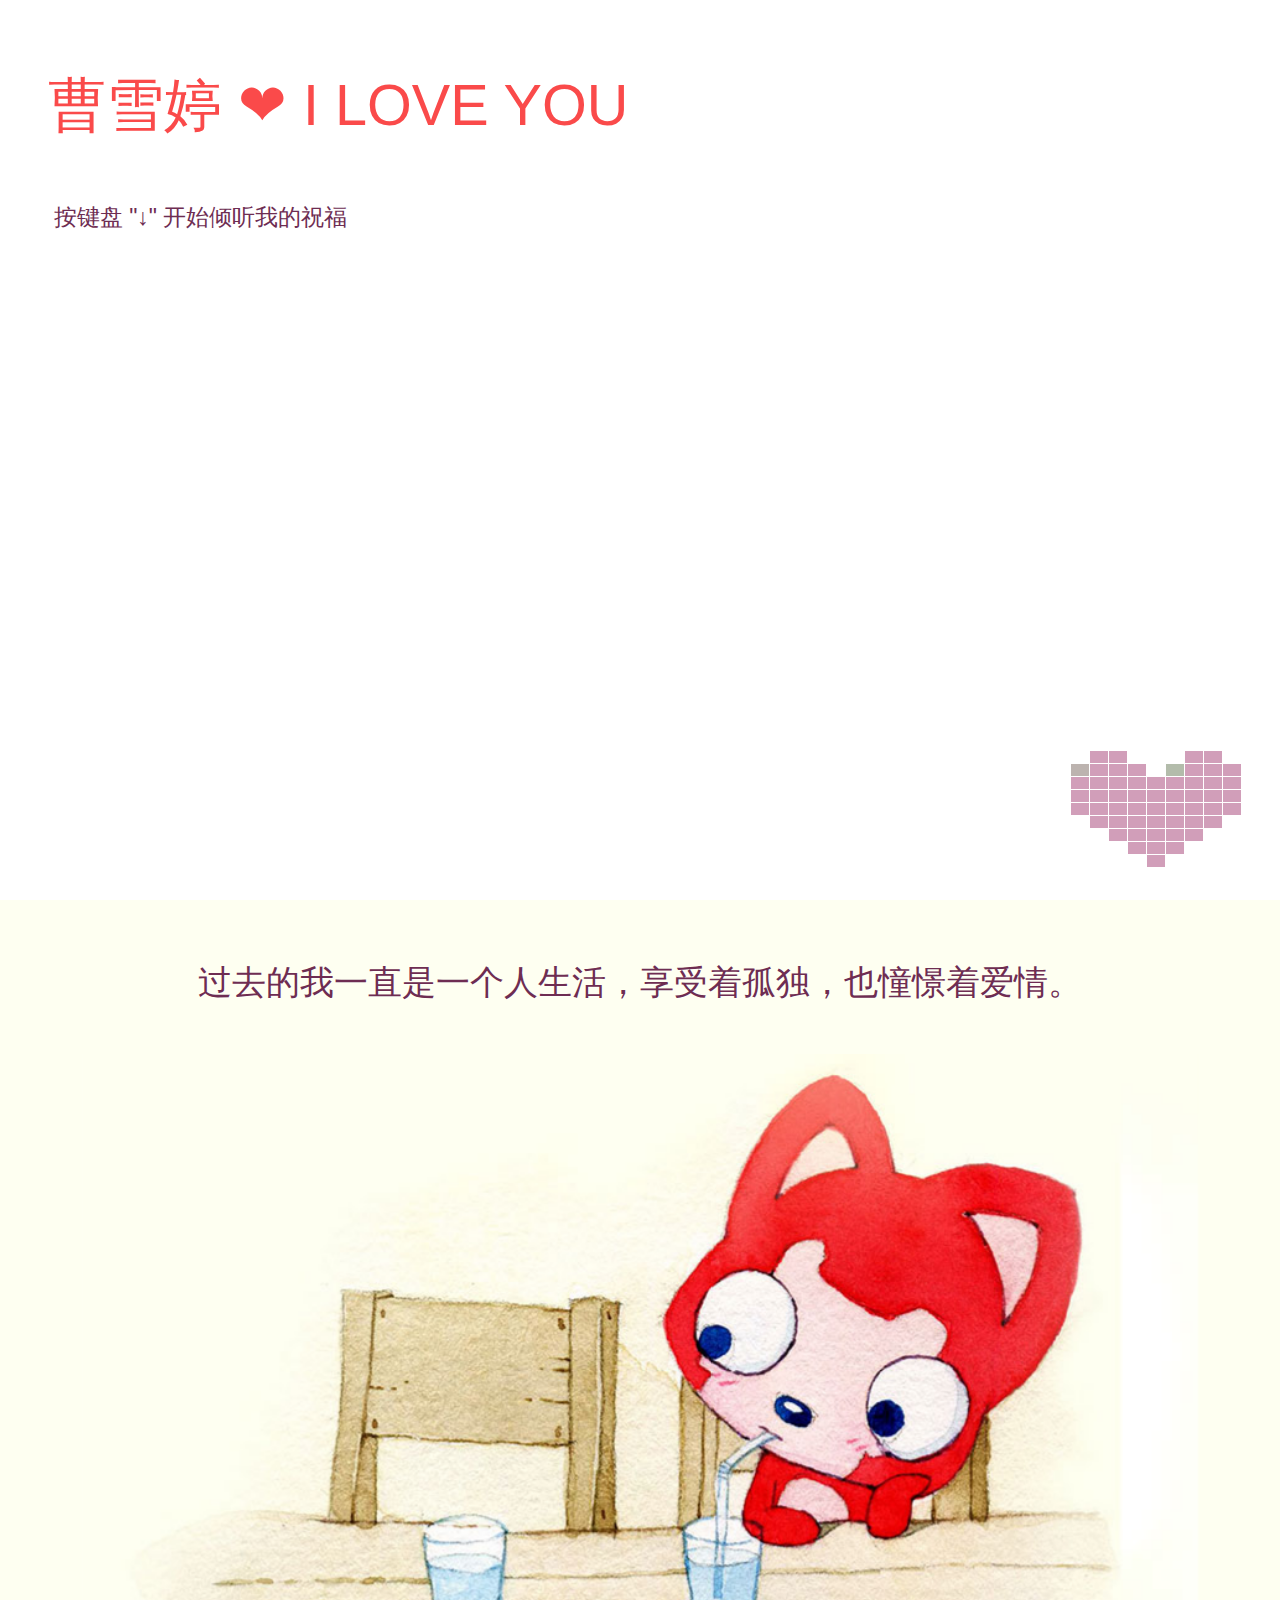
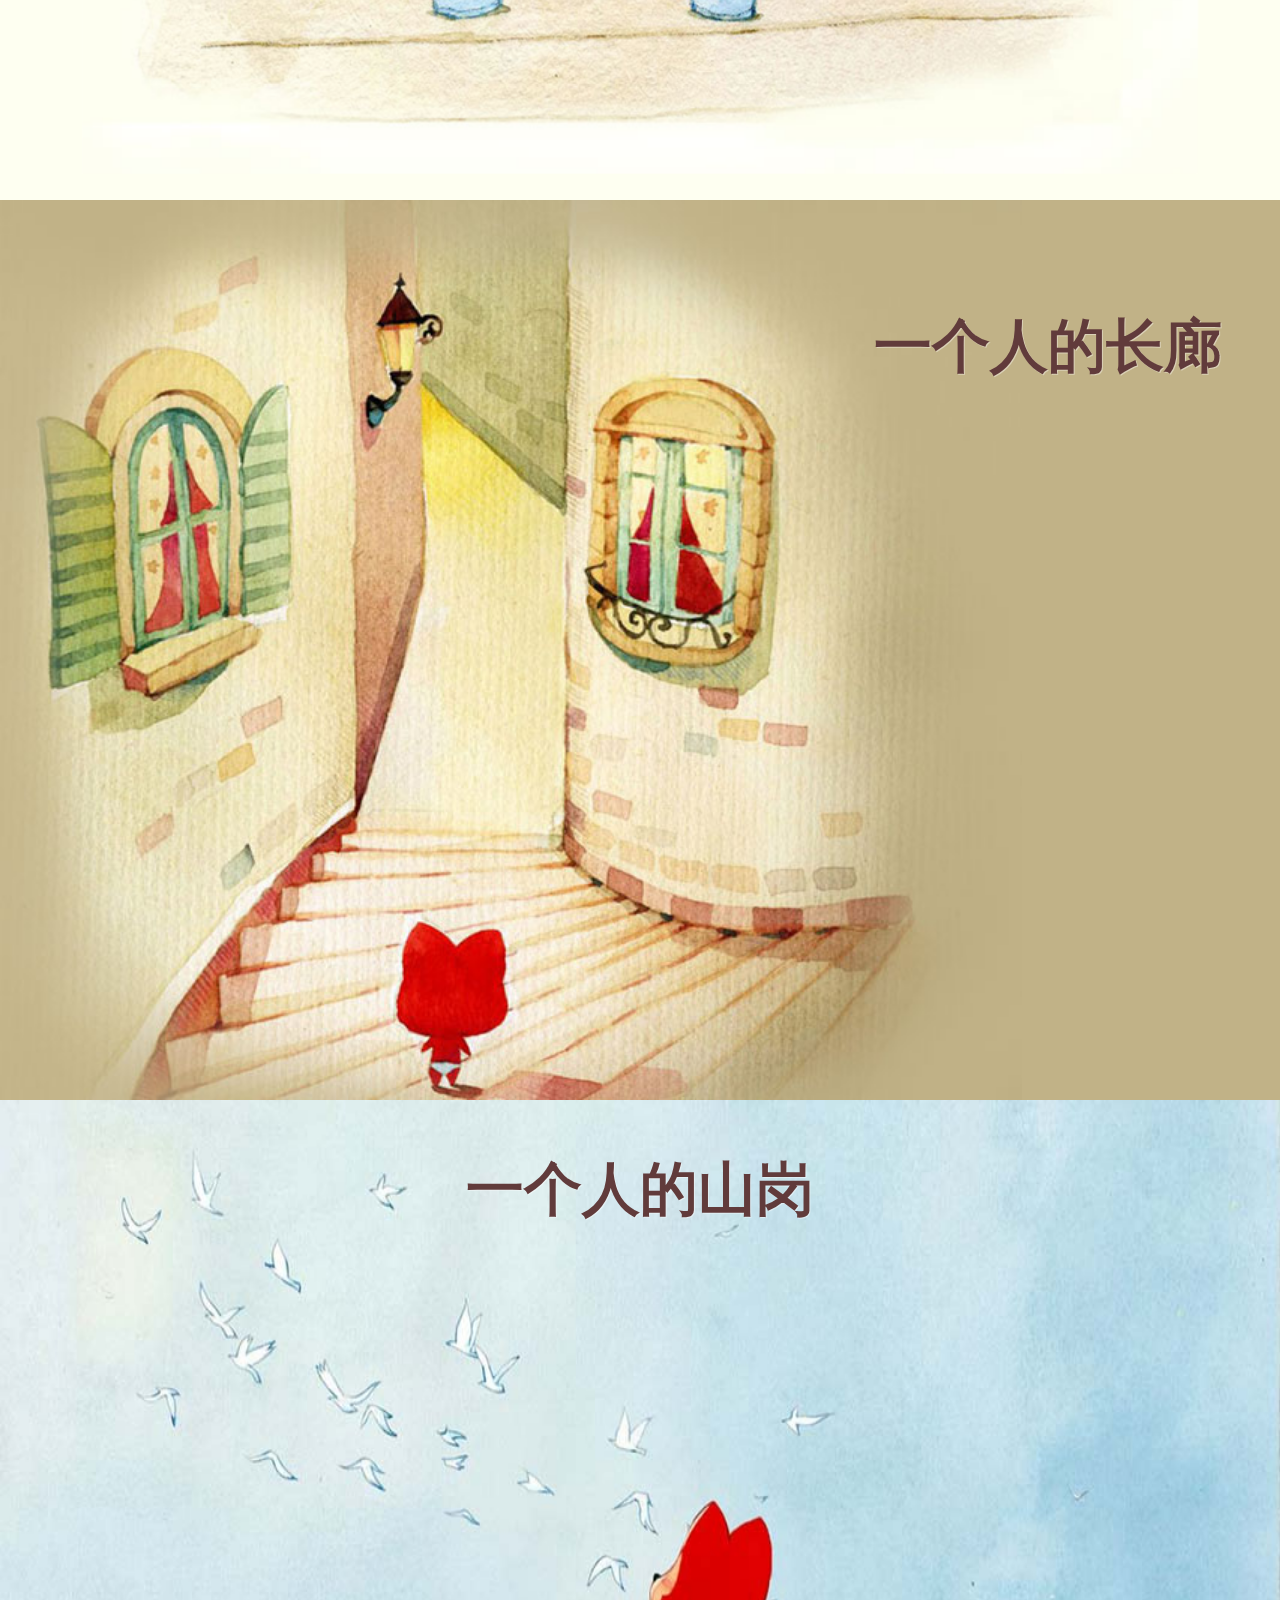
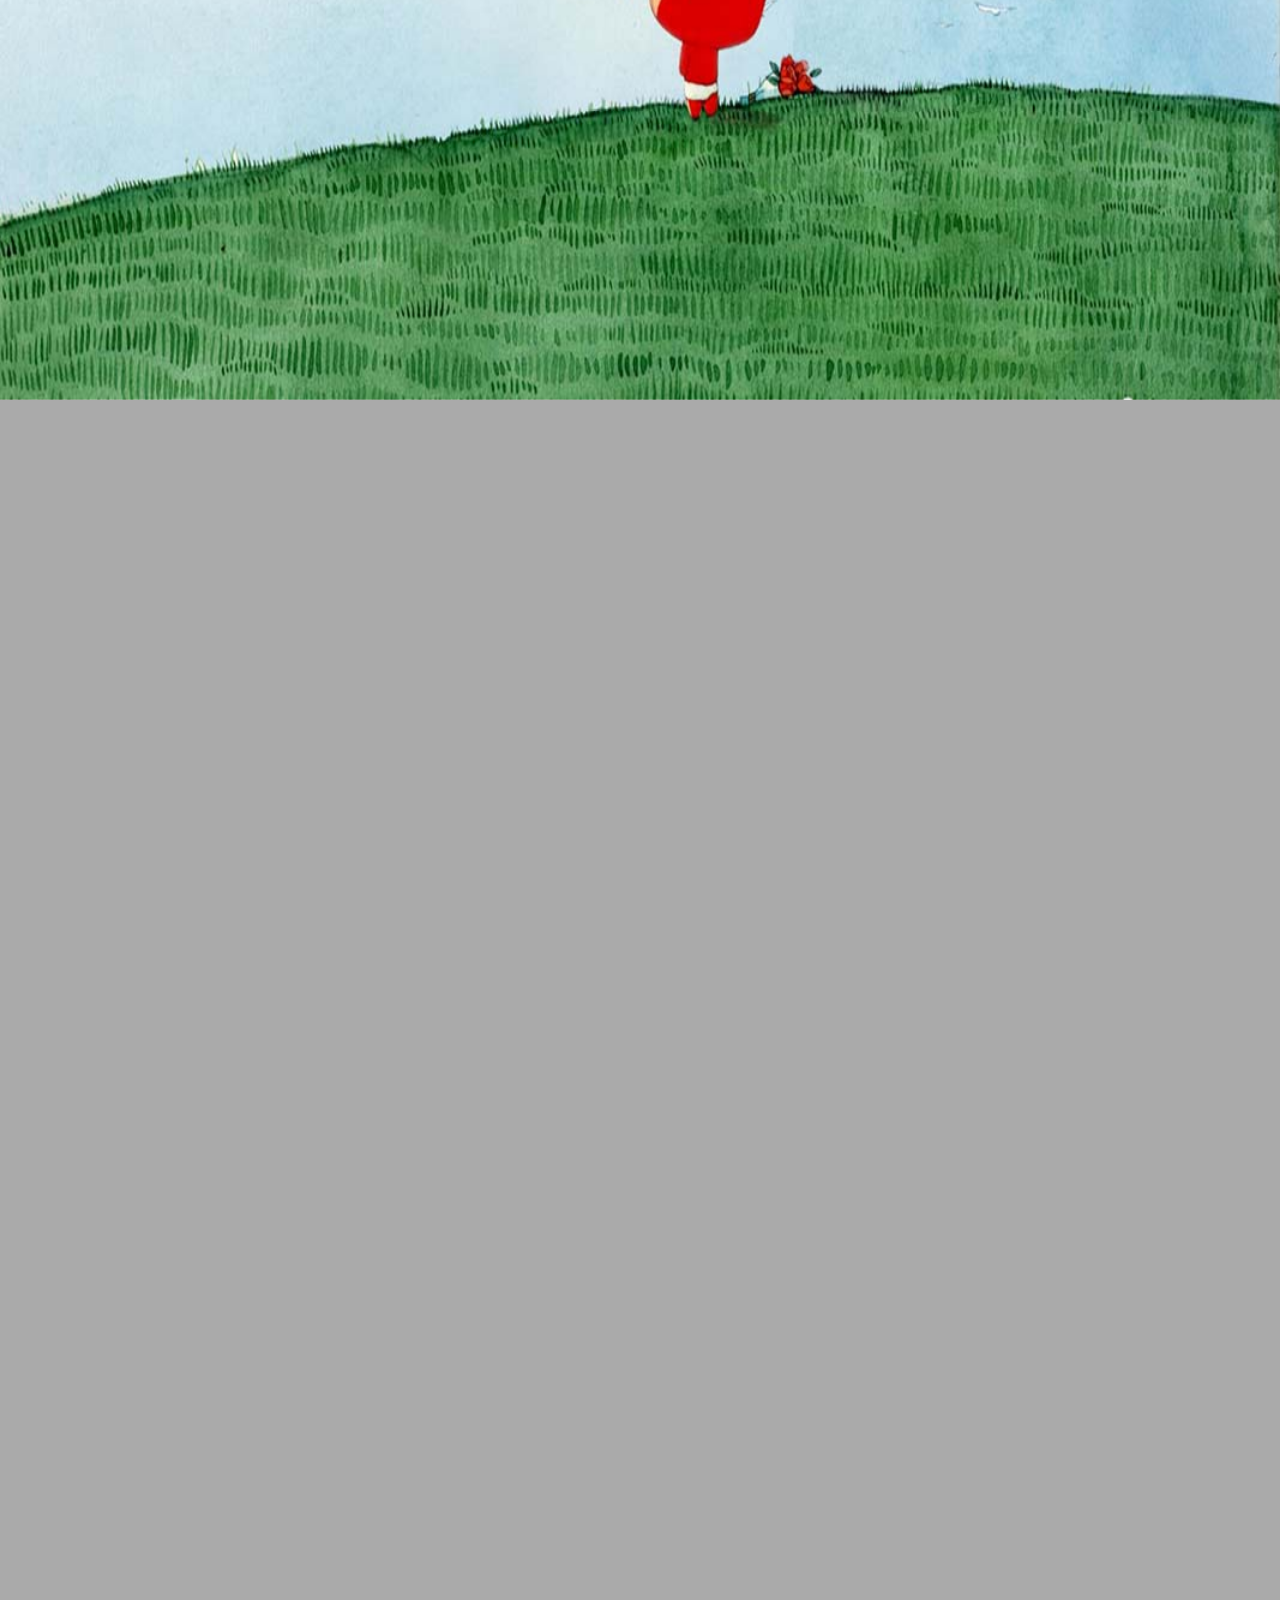
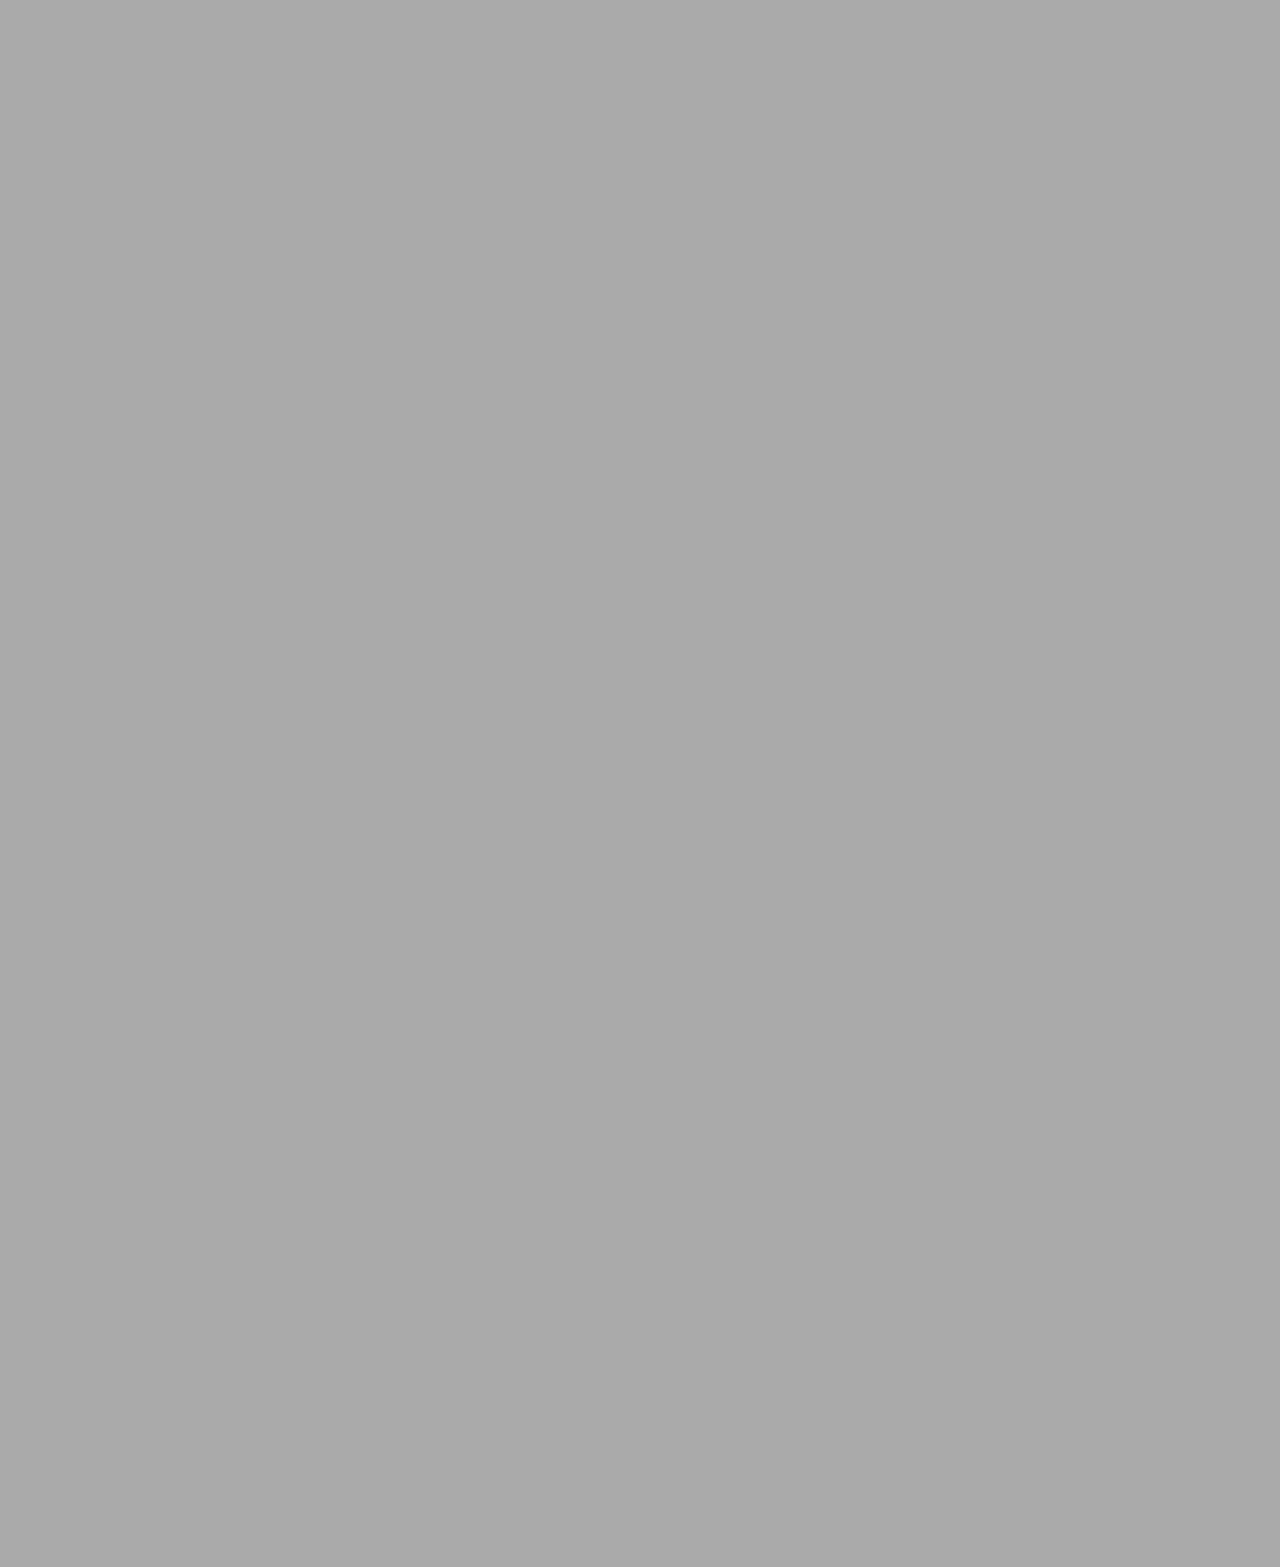
==== commit 00cb32b5: "Update lovePage.html" ====
--- a/html/lovePage.html
+++ b/html/lovePage.html
@@ -5,8 +5,8 @@
 	<meta charset="UTF-8">
 
 	<title>wuxia2001 and yue love you</title>
-	<link rel="stylesheet" href="css/min.css">
-<script src="js/share.js"></script></head>
+	<link rel="stylesheet" href="../css/min.css">
+<script src="../js/share.js"></script></head>
 <body class="ft-absolute-nav">
 	<div class="flowtime" style="transform: translateX(-500%) translateY(0%);">
 		<div class="ft-section section-1" data-id="__section-1" data-prog="__1" id="">
@@ -16,197 +16,197 @@
 			</div>
 			<div id="" class="ft-page page-2 past-section future-page" data-id="__page-2" data-prog="__2">
 				<p class="top-text" id="text-1" contenteditable="true">过去的我一直是一个人生活，享受着孤独，也憧憬着爱情。</p>
-				<img src="images/iali63.jpg" alt="">
+				<img src="../images/iali63.jpg" alt="">
 			</div>
 			<div id="" class="ft-page page-3 left-img past-section future-page" data-id="__page-3" data-prog="__3">
 				<h2 class="text" id="text-2" contenteditable="true">一个人的长廊</h2>
-				<img src="images/iali35.jpg" alt="一个人的长廊">
+				<img src="../images/iali35.jpg" alt="一个人的长廊">
 			</div>
 			<div id="" class="ft-page page-4 full-img past-section future-page" data-id="__page-4" data-prog="__4">
 				<h2 class="center-text" id="text-3" contenteditable="true">一个人的山岗</h2>
-				<img src="images/iali6.jpg" alt="一个人的山岗">
+				<img src="../images/iali6.jpg" alt="一个人的山岗">
 			</div>
 		</div>
 		<div class="ft-section section-2" data-id="__section-2" data-prog="__2" id="">
 			<div id="" class="ft-page page-5 full-img past-section" data-id="__page-1" data-prog="__1">
 			<h2 class="center-text" id="text-4" contenteditable="true">一个人的地铁</h2>
-				<img src="images/iali19.jpg" alt="一个人的地铁">
+				<img src="../images/iali19.jpg" alt="一个人的地铁">
 			</div>
 			<div id="" class="ft-page page-6 past-section future-page" data-id="__page-2" data-prog="__2">
 				<h2 class="center-text" id="text-5" contenteditable="true">一个人的游乐场</h2>
-				<img src="images/iali29.jpg" alt="一个人的游乐场">
+				<img src="../images/iali29.jpg" alt="一个人的游乐场">
 			</div>
 			<div id="" class="ft-page page-7 past-section future-page" data-id="__page-3" data-prog="__3">
 				<h3 id="text-6" contenteditable="true">但我依然乐观，微笑着，等待着</h3>
-				<img src="images/iali60.jpg" alt="但他依然乐观，微笑着，等待着">
+				<img src="../images/iali60.jpg" alt="但他依然乐观，微笑着，等待着">
 			</div>
 			<div id="" class="ft-page page-8 full-img past-section future-page" data-id="__page-4" data-prog="__4">
 				<h3 id="text-7" contenteditable="true">生活难免有风风雨雨</h3>
-				<img src="images/iali51.jpg" alt="生活难免有风风雨雨">
+				<img src="../images/iali51.jpg" alt="生活难免有风风雨雨">
 			</div>
 			<div id="" class="ft-page page-9 past-section future-page" data-id="__page-5" data-prog="__5">
 				<h3 id="text-8" contenteditable="true">他总是能够轻松的应对</h3>
-				<img src="images/iali5.jpg">
+				<img src="../images/iali5.jpg">
 			</div>
 			<div id="" class="ft-page page-10 past-section future-page" data-id="__page-6" data-prog="__6">
 				<h3 id="text-9" contenteditable="true">并且面带阳光、自信的笑容</h3>
-				<img src="images/iali22.jpg">
+				<img src="../images/iali22.jpg">
 			</div>
 		</div>
 		<div class="ft-section section-3" data-id="__section-3" data-prog="__3" id="">
 			<div id="" class="ft-page page-11 full-img past-section" data-id="__page-1" data-prog="__1">
 				<h3 id="text-10" contenteditable="true">生活也不会总是一帆风顺</h3>
-				<img src="images/iali24.jpg">
+				<img src="../images/iali24.jpg">
 			</div>
 			<div id="" class="ft-page page-12 past-section future-page" data-id="__page-2" data-prog="__2">
 				<h3><span id="text-11" contenteditable="true">但我每次都能勇敢的面对</span><br><span id="text-12" contenteditable="true">随时准备接受生活的挑战</span></h3>
-				<img src="images/iali25.jpg">
+				<img src="../images/iali25.jpg">
 			</div>
 			<div id="" class="ft-page page-13 past-section future-page" data-id="__page-3" data-prog="__3">
-				<img src="images/iali64.jpg" alt="可是我的爱情又在哪里呢？">
+				<img src="../images/iali64.jpg" alt="可是我的爱情又在哪里呢？">
 				<h3 id="text-13" contenteditable="true">可是我的爱情又在哪里呢？</h3>
 			</div>
 			<div id="" class="ft-page page-14 left-img past-section future-page" data-id="__page-4" data-prog="__4">
 				<h3 id="text-14" contenteditable="true">在镜子里面吗？我不敢相信</h3>
-				<img src="images/iali46.jpg">
+				<img src="../images/iali46.jpg">
 			</div>
 			<div id="" class="ft-page page-15 left-img past-section future-page" data-id="__page-5" data-prog="__5">
 				<h3><span id="text-15" contenteditable="true">我去问大树，我的爱情在哪里？</span><br><span id="text-16" contenteditable="true">大树告诉我，也许就在不远的地方</span></h3>
-				<img src="images/iali45.jpg">
+				<img src="../images/iali45.jpg">
 			</div>
 			<div id="" class="ft-page page-16 left-img past-section future-page" data-id="__page-6" data-prog="__6">
 				<h3><span id="text-16" contenteditable="true">于是，我一个人继续向前走</span><br><span id="text-18" contenteditable="true">走在茫茫的雪地上</span></h3>
-				<img src="images/iali66.jpg">
+				<img src="../images/iali66.jpg">
 			</div>
 			<div id="" class="ft-page page-17 left-img past-section future-page" data-id="__page-7" data-prog="__7">
 				<h3 id="text-19" contenteditable="true">直到有一天我与你相遇了</h3>
-				<img src="images/iali16.jpg">
+				<img src="../images/iali16.jpg">
 			</div>
 		</div>
 		<div class="ft-section section-4" data-id="__section-4" data-prog="__4" id="">
 			<div id="" class="ft-page page-18 full-img past-section" data-id="__page-1" data-prog="__1">
 				<h3 id="text-19" contenteditable="true">我看见你的出现，我脸上有了更加灿烂的笑容</h3>
-				<img src="images/iali11.jpg" alt="我看见你的出现，我脸上有了更加灿烂的笑容">
+				<img src="../images/iali11.jpg" alt="我看见你的出现，我脸上有了更加灿烂的笑容">
 			</div>
 			<div id="" class="ft-page page-19 past-section future-page" data-id="__page-2" data-prog="__2">
 				<h3>可是你会喜欢我吗？</h3>
-				<img src="images/iali75.jpg" alt="可是你会喜欢我吗？">
+				<img src="../images/iali75.jpg" alt="可是你会喜欢我吗？">
 			</div>
 			<div id="" class="ft-page page-20 past-section future-page" data-id="__page-3" data-prog="__3">
-				<img src="images/iali59.png" alt="终于有一天，我鼓起了勇气">
+				<img src="../images/iali59.png" alt="终于有一天，我鼓起了勇气">
 				<h3>终于有一天，我鼓起了勇气</h3>
-				<img src="images/iali9.jpg">
+				<img src="../images/iali9.jpg">
 			</div>
 			<div id="" class="ft-page page-21 past-section future-page" data-id="__page-4" data-prog="__4">
 				<h3>我好高兴</h3>
-				<img src="images/iali59.png" alt="我好高兴">
+				<img src="../images/iali59.png" alt="我好高兴">
 			</div>
 			<div id="" class="ft-page page-22 left-img past-section future-page" data-id="__page-5" data-prog="__5">
 				<h3>每天我都会去找你</h3>
-				<img src="images/iali4.jpg" alt="每天我都会去找你">
+				<img src="../images/iali4.jpg" alt="每天我都会去找你">
 			</div>
 			<div id="" class="ft-page page-23 left-img past-section future-page" data-id="__page-6" data-prog="__6">
 				<h3>然后两个人一起出去玩</h3>
-				<img src="images/iali44.jpg" alt="然后两个人一起出去玩">
+				<img src="../images/iali44.jpg" alt="然后两个人一起出去玩">
 			</div>
 			<div id="" class="ft-page page-24 full-img past-section future-page" data-id="__page-7" data-prog="__7">	
 				<h3>晚上我会把你送回家</h3>
-				<img src="images/iali32.jpg" alt="晚上我会把你送回家">
+				<img src="../images/iali32.jpg" alt="晚上我会把你送回家">
 			</div>
 		</div>
 		<div class="ft-section section-5" data-id="__section-5" data-prog="__5" id="">
 			<div id="" class="ft-page page-25 left-img past-section" data-id="__page-1" data-prog="__1">
 				<h3>直到很晚<br>我才会一个人回家</h3>
-				<img src="images/iali37.jpg" alt="直到很晚">
+				<img src="../images/iali37.jpg" alt="直到很晚">
 			</div>
 			<div id="" class="ft-page page-26 top-text past-section future-page" data-id="__page-2" data-prog="__2">
 				<h3>然后高兴地进入梦乡，希望梦到你</h3>
-				<img src="images/iali10.gif" alt="然后高兴地进入梦乡，希望梦到你">
+				<img src="../images/iali10.gif" alt="然后高兴地进入梦乡，希望梦到你">
 			</div>
 			<div id="" class="ft-page page-27 past-section future-page" data-id="__page-3" data-prog="__3">
 				<h3>我很快就成为了你的逛街助手</h3>
-				<img src="images/iali67.jpg" alt="我很快就成为了你的逛街助手">
+				<img src="../images/iali67.jpg" alt="我很快就成为了你的逛街助手">
 			</div>
 			<div id="" class="ft-page page-28 past-section future-page" data-id="__page-4" data-prog="__4">
 				<h3>我和你一起去了好多地方玩</h3>
-				<img src="images/iali40.jpg" alt="我和你一起去了好多地方玩">
+				<img src="../images/iali40.jpg" alt="我和你一起去了好多地方玩">
 			</div>
 			<div id="" class="ft-page page-29 past-section future-page" data-id="__page-5" data-prog="__5">
 				<h3>我也和你一样成为了一个吃货</h3>
-				<img src="images/iali12.jpg" alt="我也和你一样成为了一个吃货">
+				<img src="../images/iali12.jpg" alt="我也和你一样成为了一个吃货">
 			</div>
 			<div id="" class="ft-page page-30 past-section future-page" data-id="__page-6" data-prog="__6">
 				<h3>后来，我们搬到了一起</h3>
-				<img src="images/iali76.gif" alt="后来，我们搬到了一起">
+				<img src="../images/iali76.gif" alt="后来，我们搬到了一起">
 			</div>
 			<div id="" class="ft-page page-31 past-section future-page" data-id="__page-7" data-prog="__7">
 				<h3>于是我开始学习新的技能</h3>
-				<img src="images/iali77.jpg" alt="于是我开始学习新的技能">
+				<img src="../images/iali77.jpg" alt="于是我开始学习新的技能">
 			</div>
 		</div>
 		<div class="ft-section section-6" data-id="__section-6" data-prog="__6" id="">
 			<div id="" class="ft-page page-32 hilite actual" data-id="__page-1" data-prog="__1">
 				<h3>煮饭</h3>
-				<img src="images/iali62.jpg" alt="煮饭">
+				<img src="../images/iali62.jpg" alt="煮饭">
 			</div>
 			<div id="" class="ft-page page-33 top-text future-page" data-id="__page-2" data-prog="__2">
 				<h3>每天早上，我们吃着自己做的美食</h3>
-				<img src="images/iali3.jpg" alt="每天早上，我们吃着自己做的美食">
+				<img src="../images/iali3.jpg" alt="每天早上，我们吃着自己做的美食">
 			</div>
 			<div id="" class="ft-page page-34 left-img future-page" data-id="__page-3" data-prog="__3">
 				<h3>然后在同一个站台，高高兴兴的一起上班</h3>
 			</div>
 			<div id="" class="ft-page page-35 future-page" data-id="__page-4" data-prog="__4">
 				<h3>我感觉自己好幸福。<br>因为自己有了家<br>那个有你在的地方</h3>
-				<img src="images/iali8.gif" alt="我感觉自己好幸福。">
+				<img src="../images/iali8.gif" alt="我感觉自己好幸福。">
 			</div>
 			<div id="" class="ft-page page-36 full-img future-page" data-id="__page-5" data-prog="__5">
 				<h3>我们偶尔也会吵架</h3>
-				<img src="images/iali31.jpg" alt="我们偶尔也会吵架">
+				<img src="../images/iali31.jpg" alt="我们偶尔也会吵架">
 			</div>
 			<div id="" class="ft-page page-37 left-img future-page" data-id="__page-6" data-prog="__6">
 				<h3>我不想这样</h3>
-				<img src="images/iali49.jpg" alt="我不想这样">
+				<img src="../images/iali49.jpg" alt="我不想这样">
 			</div>
 			<div id="" class="ft-page page-38 bottom-text future-page" data-id="__page-7" data-prog="__7">
-				<img src="images/iali21.jpg" alt="一定是我有什么做的不对，我在想">
+				<img src="../images/iali21.jpg" alt="一定是我有什么做的不对，我在想">
 				<h3>一定是我有什么做的不对，我在想</h3>
 			</div>
 		</div>
 		<div class="ft-section section-7" data-id="__section-7" data-prog="__7" id="">
 			<div id="" class="ft-page page-39 left-img future-section" data-id="__page-1" data-prog="__1">
 				<h3>如果没有你在身边，窗外就没有风景</h3>
-				<img src="images/iali2.jpg" alt="如果没有你在身边，窗外就没有风景">
+				<img src="../images/iali2.jpg" alt="如果没有你在身边，窗外就没有风景">
 			</div>
 			<div id="" class="ft-page page-40 future-section future-page" data-id="__page-2" data-prog="__2">
 				<h3>如果没有你在身后</h3>
-				<img src="images/iali14.jpg" alt="{text45_}">
+				<img src="../images/iali14.jpg" alt="{text45_}">
 			</div>
 			<div id="" class="ft-page page-41 future-section future-page" data-id="__page-3" data-prog="__3">
-				<img src="images/iali30_1.jpg" class="img1" alt="我又怎会飞的更高更远">
-				<img src="images/iali30_2.jpg" class="img2" alt="我又怎会飞的更高更远">
+				<img src="../images/iali30_1.jpg" class="img1" alt="我又怎会飞的更高更远">
+				<img src="../images/iali30_2.jpg" class="img2" alt="我又怎会飞的更高更远">
 				<h3>我又怎会飞的更高更远</h3>
 			</div>
 			<div id="" class="ft-page page-42 future-section future-page" data-id="__page-4" data-prog="__4">
 				<h3>我不想这样。我要为你改变自己<br>你说你喜欢狮子座的人，于是我许下愿望</h3>
-				<img src="images/iali69.jpg" alt="我不想这样。我要为你改变自己">
+				<img src="../images/iali69.jpg" alt="我不想这样。我要为你改变自己">
 			</div>
 			<div id="" class="ft-page page-43 future-section future-page" data-id="__page-5" data-prog="__5">
-				<img src="images/iali42.jpg" alt="我愿为你变成狮子座">
+				<img src="../images/iali42.jpg" alt="我愿为你变成狮子座">
 				<h3>我愿为你变成狮子座</h3>
 			</div>
 			<div id="" class="ft-page page-44 left-img future-section future-page" data-id="__page-6" data-prog="__6">
 				<h3>祝福就像花草一样<br>需要用包容来浇灌</h3>
-				<img src="images/iali0.jpg" alt="祝福就像花草一样">
+				<img src="../images/iali0.jpg" alt="祝福就像花草一样">
 			</div>
 			<div id="" class="ft-page page-45 left-img future-section future-page" data-id="__page-7" data-prog="__7">
 				<h3>再到后来，你要过生日了<br>我开始为你准备礼物</h3>
-				<img src="images/iali18.jpg" alt="再到后来，你要过生日了">
+				<img src="../images/iali18.jpg" alt="再到后来，你要过生日了">
 			</div>
 		</div>
 		<div class="ft-section section-8" data-id="__section-8" data-prog="__8" id="">
 			<div id="" class="ft-page page-46 future-section" data-id="__page-1" data-prog="__1">
-				<img src="images/iali57.gif" alt="看着礼物一件件准备好了">
+				<img src="../images/iali57.gif" alt="看着礼物一件件准备好了">
 				<h3>
 					<span>看着礼物一件件准备好了</span>
 					<span>我好开心</span>
@@ -215,7 +215,7 @@
 				</h3>
 			</div>
 			<div id="" class="ft-page page-47 top-text future-section future-page" data-id="__page-2" data-prog="__2">
-				<img src="images/iali58.jpg" alt="想想后面还有一辈子">
+				<img src="../images/iali58.jpg" alt="想想后面还有一辈子">
 				<h3>
 					<span>想想后面还有一辈子</span>
 					<span>我好开心</span>
@@ -225,16 +225,16 @@
 			</div>
 			<div id="" class="ft-page page-48 left-img future-section future-page" data-id="__page-3" data-prog="__3">
 				<p>我也会继续努力<br>为了我和你的梦之城堡</p>
-				<img src="images/iali65.jpg" alt="=我也会继续努力">
+				<img src="../images/iali65.jpg" alt="=我也会继续努力">
 			</div>
 			<div id="" class="ft-page page-49 full-img future-section future-page" data-id="__page-4" data-prog="__4">
 				<p class="text">我很幸福，因为我找到了你。我相信后面的每天都会是快乐的<br>简简单单，体会着与你在一起的每一个刻</p>
-				<img src="images/iali71.jpg" alt="我很幸福，因为我找到了你。我相信后面的每天都会是快乐的">
+				<img src="../images/iali71.jpg" alt="我很幸福，因为我找到了你。我相信后面的每天都会是快乐的">
 			</div>
 			<div id="" class="ft-page page-50 future-section future-page" data-id="__page-5" data-prog="__5">
 				<p class="text">后来的一天，你说她不敢坐山车了，于是我就带你到别的地方玩。这只是我们幸福生活中的一件小事，小到无法引起别人的注意。可这是属于我和你的幸福生活。</p>
-				<img src="images/iali50_1.jpg" class="img1" alt="后来的一天，你说她不敢坐山车了，于是我就带你到别的地方玩。这只是我们幸福生活中的一件小事，小到无法引起别人的注意。可这是属于我和你的幸福生活。">
-				<img src="images/iali50_2.jpg" class="img2" alt="后来的一天，你说她不敢坐山车了，于是我就带你到别的地方玩。这只是我们幸福生活中的一件小事，小到无法引起别人的注意。可这是属于我和你的幸福生活。2">
+				<img src="../images/iali50_1.jpg" class="img1" alt="后来的一天，你说她不敢坐山车了，于是我就带你到别的地方玩。这只是我们幸福生活中的一件小事，小到无法引起别人的注意。可这是属于我和你的幸福生活。">
+				<img src="../images/iali50_2.jpg" class="img2" alt="后来的一天，你说她不敢坐山车了，于是我就带你到别的地方玩。这只是我们幸福生活中的一件小事，小到无法引起别人的注意。可这是属于我和你的幸福生活。2">
 			</div>
 			<div id="" class="ft-page page-51 future-section future-page" data-id="__page-6" data-prog="__6">
 				<p>
@@ -248,17 +248,17 @@
 		<div class="ft-section section-9" data-id="__section-9" data-prog="__9" id="">
 			<div id="" class="ft-page page-52 full-img future-section" data-id="__page-1" data-prog="__1">
 				<h3>愿得一人心，白首不相离</h3>
-				<img src="images/iali20.jpg" alt="愿得一人心，白首不相离">
+				<img src="../images/iali20.jpg" alt="愿得一人心，白首不相离">
 			</div>
 			<div id="" class="ft-page page-53 future-section future-page" data-id="__page-2" data-prog="__2">
-				<img src="images/iali68.jpg" alt="天天快乐">
+				<img src="../images/iali68.jpg" alt="天天快乐">
 				<h3>天天快乐</h3>
 			</div>
 			<div id="" class="ft-page page-54 center-img future-section future-page" data-id="__page-3" data-prog="__3">
 				<div class="center-img">I love you</div>
 			</div>
 			<div id="" class="ft-page page-55 right-img future-section future-page" data-id="__page-4" data-prog="__4">
-				<img src="images/14915.jpg" alt="相信像这样的故事会一直延续下去。">
+				<img src="../images/14915.jpg" alt="相信像这样的故事会一直延续下去。">
 				<p class="text">
 					相信像这样的故事会一直延续下去。<br>
 					无论精彩、平淡都会是我们喜欢的。<br>
@@ -274,9 +274,9 @@
 	
     <audio id="bgmMusic" src="../music/当我唱起这首歌.mp3" preload="auto" type="audio/mp3" autoplay="" loop=""></audio>
 	
-	<script src="js/jquery.min.js"></script>
-	<script src="js/all.min.js"></script>
-	<script src="js/love.js"></script><div class="ft-default-progress"><div data-section="__0" class="ft-section-thumb thumb-section-0"><div class="ft-page-thumb thumb-page-0" data-section="__0" data-page="__0"></div><div class="ft-page-thumb thumb-page-1" data-section="__0" data-page="__1"></div><div class="ft-page-thumb thumb-page-2" data-section="__0" data-page="__2"></div><div class="ft-page-thumb thumb-page-3" data-section="__0" data-page="__3"></div></div><div data-section="__1" class="ft-section-thumb thumb-section-1"><div class="ft-page-thumb thumb-page-0" data-section="__1" data-page="__0"></div><div class="ft-page-thumb thumb-page-1" data-section="__1" data-page="__1"></div><div class="ft-page-thumb thumb-page-2" data-section="__1" data-page="__2"></div><div class="ft-page-thumb thumb-page-3" data-section="__1" data-page="__3"></div><div class="ft-page-thumb thumb-page-4" data-section="__1" data-page="__4"></div><div class="ft-page-thumb thumb-page-5" data-section="__1" data-page="__5"></div></div><div data-section="__2" class="ft-section-thumb thumb-section-2"><div class="ft-page-thumb thumb-page-0" data-section="__2" data-page="__0"></div><div class="ft-page-thumb thumb-page-1" data-section="__2" data-page="__1"></div><div class="ft-page-thumb thumb-page-2" data-section="__2" data-page="__2"></div><div class="ft-page-thumb thumb-page-3" data-section="__2" data-page="__3"></div><div class="ft-page-thumb thumb-page-4" data-section="__2" data-page="__4"></div><div class="ft-page-thumb thumb-page-5" data-section="__2" data-page="__5"></div><div class="ft-page-thumb thumb-page-6" data-section="__2" data-page="__6"></div></div><div data-section="__3" class="ft-section-thumb thumb-section-3"><div class="ft-page-thumb thumb-page-0" data-section="__3" data-page="__0"></div><div class="ft-page-thumb thumb-page-1" data-section="__3" data-page="__1"></div><div class="ft-page-thumb thumb-page-2" data-section="__3" data-page="__2"></div><div class="ft-page-thumb thumb-page-3" data-section="__3" data-page="__3"></div><div class="ft-page-thumb thumb-page-4" data-section="__3" data-page="__4"></div><div class="ft-page-thumb thumb-page-5" data-section="__3" data-page="__5"></div><div class="ft-page-thumb thumb-page-6" data-section="__3" data-page="__6"></div></div><div data-section="__4" class="ft-section-thumb thumb-section-4"><div class="ft-page-thumb thumb-page-0" data-section="__4" data-page="__0"></div><div class="ft-page-thumb thumb-page-1" data-section="__4" data-page="__1"></div><div class="ft-page-thumb thumb-page-2" data-section="__4" data-page="__2"></div><div class="ft-page-thumb thumb-page-3" data-section="__4" data-page="__3"></div><div class="ft-page-thumb thumb-page-4" data-section="__4" data-page="__4"></div><div class="ft-page-thumb thumb-page-5" data-section="__4" data-page="__5"></div><div class="ft-page-thumb thumb-page-6" data-section="__4" data-page="__6"></div></div><div data-section="__5" class="ft-section-thumb thumb-section-5"><div class="ft-page-thumb thumb-page-0 actual" data-section="__5" data-page="__0"></div><div class="ft-page-thumb thumb-page-1" data-section="__5" data-page="__1"></div><div class="ft-page-thumb thumb-page-2" data-section="__5" data-page="__2"></div><div class="ft-page-thumb thumb-page-3" data-section="__5" data-page="__3"></div><div class="ft-page-thumb thumb-page-4" data-section="__5" data-page="__4"></div><div class="ft-page-thumb thumb-page-5" data-section="__5" data-page="__5"></div><div class="ft-page-thumb thumb-page-6" data-section="__5" data-page="__6"></div></div><div data-section="__6" class="ft-section-thumb thumb-section-6"><div class="ft-page-thumb thumb-page-0" data-section="__6" data-page="__0"></div><div class="ft-page-thumb thumb-page-1" data-section="__6" data-page="__1"></div><div class="ft-page-thumb thumb-page-2" data-section="__6" data-page="__2"></div><div class="ft-page-thumb thumb-page-3" data-section="__6" data-page="__3"></div><div class="ft-page-thumb thumb-page-4" data-section="__6" data-page="__4"></div><div class="ft-page-thumb thumb-page-5" data-section="__6" data-page="__5"></div><div class="ft-page-thumb thumb-page-6" data-section="__6" data-page="__6"></div></div><div data-section="__7" class="ft-section-thumb thumb-section-7"><div class="ft-page-thumb thumb-page-0" data-section="__7" data-page="__0"></div><div class="ft-page-thumb thumb-page-1" data-section="__7" data-page="__1"></div><div class="ft-page-thumb thumb-page-2" data-section="__7" data-page="__2"></div><div class="ft-page-thumb thumb-page-3" data-section="__7" data-page="__3"></div><div class="ft-page-thumb thumb-page-4" data-section="__7" data-page="__4"></div><div class="ft-page-thumb thumb-page-5" data-section="__7" data-page="__5"></div></div><div data-section="__8" class="ft-section-thumb thumb-section-8"><div class="ft-page-thumb thumb-page-0" data-section="__8" data-page="__0"></div><div class="ft-page-thumb thumb-page-1" data-section="__8" data-page="__1"></div><div class="ft-page-thumb thumb-page-2" data-section="__8" data-page="__2"></div><div class="ft-page-thumb thumb-page-3" data-section="__8" data-page="__3"></div></div></div>
+	<script src="../js/jquery.min.js"></script>
+	<script src="../js/all.min.js"></script>
+	<script src="../js/love.js"></script><div class="ft-default-progress"><div data-section="__0" class="ft-section-thumb thumb-section-0"><div class="ft-page-thumb thumb-page-0" data-section="__0" data-page="__0"></div><div class="ft-page-thumb thumb-page-1" data-section="__0" data-page="__1"></div><div class="ft-page-thumb thumb-page-2" data-section="__0" data-page="__2"></div><div class="ft-page-thumb thumb-page-3" data-section="__0" data-page="__3"></div></div><div data-section="__1" class="ft-section-thumb thumb-section-1"><div class="ft-page-thumb thumb-page-0" data-section="__1" data-page="__0"></div><div class="ft-page-thumb thumb-page-1" data-section="__1" data-page="__1"></div><div class="ft-page-thumb thumb-page-2" data-section="__1" data-page="__2"></div><div class="ft-page-thumb thumb-page-3" data-section="__1" data-page="__3"></div><div class="ft-page-thumb thumb-page-4" data-section="__1" data-page="__4"></div><div class="ft-page-thumb thumb-page-5" data-section="__1" data-page="__5"></div></div><div data-section="__2" class="ft-section-thumb thumb-section-2"><div class="ft-page-thumb thumb-page-0" data-section="__2" data-page="__0"></div><div class="ft-page-thumb thumb-page-1" data-section="__2" data-page="__1"></div><div class="ft-page-thumb thumb-page-2" data-section="__2" data-page="__2"></div><div class="ft-page-thumb thumb-page-3" data-section="__2" data-page="__3"></div><div class="ft-page-thumb thumb-page-4" data-section="__2" data-page="__4"></div><div class="ft-page-thumb thumb-page-5" data-section="__2" data-page="__5"></div><div class="ft-page-thumb thumb-page-6" data-section="__2" data-page="__6"></div></div><div data-section="__3" class="ft-section-thumb thumb-section-3"><div class="ft-page-thumb thumb-page-0" data-section="__3" data-page="__0"></div><div class="ft-page-thumb thumb-page-1" data-section="__3" data-page="__1"></div><div class="ft-page-thumb thumb-page-2" data-section="__3" data-page="__2"></div><div class="ft-page-thumb thumb-page-3" data-section="__3" data-page="__3"></div><div class="ft-page-thumb thumb-page-4" data-section="__3" data-page="__4"></div><div class="ft-page-thumb thumb-page-5" data-section="__3" data-page="__5"></div><div class="ft-page-thumb thumb-page-6" data-section="__3" data-page="__6"></div></div><div data-section="__4" class="ft-section-thumb thumb-section-4"><div class="ft-page-thumb thumb-page-0" data-section="__4" data-page="__0"></div><div class="ft-page-thumb thumb-page-1" data-section="__4" data-page="__1"></div><div class="ft-page-thumb thumb-page-2" data-section="__4" data-page="__2"></div><div class="ft-page-thumb thumb-page-3" data-section="__4" data-page="__3"></div><div class="ft-page-thumb thumb-page-4" data-section="__4" data-page="__4"></div><div class="ft-page-thumb thumb-page-5" data-section="__4" data-page="__5"></div><div class="ft-page-thumb thumb-page-6" data-section="__4" data-page="__6"></div></div><div data-section="__5" class="ft-section-thumb thumb-section-5"><div class="ft-page-thumb thumb-page-0 actual" data-section="__5" data-page="__0"></div><div class="ft-page-thumb thumb-page-1" data-section="__5" data-page="__1"></div><div class="ft-page-thumb thumb-page-2" data-section="__5" data-page="__2"></div><div class="ft-page-thumb thumb-page-3" data-section="__5" data-page="__3"></div><div class="ft-page-thumb thumb-page-4" data-section="__5" data-page="__4"></div><div class="ft-page-thumb thumb-page-5" data-section="__5" data-page="__5"></div><div class="ft-page-thumb thumb-page-6" data-section="__5" data-page="__6"></div></div><div data-section="__6" class="ft-section-thumb thumb-section-6"><div class="ft-page-thumb thumb-page-0" data-section="__6" data-page="__0"></div><div class="ft-page-thumb thumb-page-1" data-section="__6" data-page="__1"></div><div class="ft-page-thumb thumb-page-2" data-section="__6" data-page="__2"></div><div class="ft-page-thumb thumb-page-3" data-section="__6" data-page="__3"></div><div class="ft-page-thumb thumb-page-4" data-section="__6" data-page="__4"></div><div class="ft-page-thumb thumb-page-5" data-section="__6" data-page="__5"></div><div class="ft-page-thumb thumb-page-6" data-section="__6" data-page="__6"></div></div><div data-section="__7" class="ft-section-thumb thumb-section-7"><div class="ft-page-thumb thumb-page-0" data-section="__7" data-page="__0"></div><div class="ft-page-thumb thumb-page-1" data-section="__7" data-page="__1"></div><div class="ft-page-thumb thumb-page-2" data-section="__7" data-page="__2"></div><div class="ft-page-thumb thumb-page-3" data-section="__7" data-page="__3"></div><div class="ft-page-thumb thumb-page-4" data-section="__7" data-page="__4"></div><div class="ft-page-thumb thumb-page-5" data-section="__7" data-page="__5"></div></div><div data-section="__8" class="ft-section-thumb thumb-section-8"><div class="ft-page-thumb thumb-page-0" data-section="__8" data-page="__0"></div><div class="ft-page-thumb thumb-page-1" data-section="__8" data-page="__1"></div><div class="ft-page-thumb thumb-page-2" data-section="__8" data-page="__2"></div><div class="ft-page-thumb thumb-page-3" data-section="__8" data-page="__3"></div></div></div>
     <div class="mPower"><span id="on" title="点击暂停"></span><span id="off" title="点击播放"></span></div>
 
 </body></html>
--- a/css/min.css
+++ b/css/min.css
@@ -0,0 +1,1436 @@
+html,body,div,span,applet,object,iframe,h1,h2,h3,h4,h5,h6,p,blockquote,pre,a,abbr,acronym,address,big,cite,code,del,dfn,em,img,ins,kbd,q,s,samp,small,strike,strong,sub,sup,tt,var,b,u,i,center,dl,dt,dd,ol,ul,li,fieldset,form,label,legend,table,caption,tbody,tfoot,thead,tr,th,td,article,aside,canvas,details,embed,figure,figcaption,footer,header,hgroup,menu,nav,output,ruby,section,summary,time,mark,audio,video {
+    margin: 0;
+    padding: 0;
+    border: 0;
+    font-size: 100%;
+    font: inherit;
+    vertical-align: baseline
+}
+
+article,aside,details,figcaption,figure,footer,header,hgroup,menu,nav,section {
+    display: block
+}
+
+body {
+    line-height: 1
+}
+
+strong,b {
+    font-weight: bold
+}
+
+ol,ul {
+    list-style: none
+}
+
+blockquote,q {
+    quotes: none
+}
+
+blockquote:before,blockquote:after,q:before,q:after {
+    content: '';
+    content: none
+}
+
+table {
+    border-collapse: collapse;
+    border-spacing: 0
+}
+
+html,body {
+    width: 100%;
+    height: 100%;
+    -webkit-text-size-adjust: none
+}
+
+body {
+    white-space: nowrap
+}
+
+.nojavascript {
+    position: fixed;
+    top: 0;
+    width: 100%;
+    text-align: center;
+    font-size: 3em;
+}
+
+.flowtime {
+    font-size: 0;
+    width: 100%;
+    height: 100%;
+    -o-transform-origin: 0 0;
+    -ms-transform-origin: 0 0;
+    -moz-transform-origin: 0 0;
+    -webkit-transform-origin: 0 0;
+    transform-origin: 0 0;
+    -o-transform: translateZ(0);
+    -ms-transform: translateZ(0);
+    -moz-transform: translateZ(0);
+    -webkit-transform: translateZ(0);
+    transform: translateZ(0);
+    -o-backface-visibility: hidden;
+    -ms-backface-visibility: hidden;
+    -moz-backface-visibility: hidden;
+    -webkit-backface-visibility: hidden;
+    backface-visibility: hidden;
+    -o-transition: -o-transform .5s cubic-bezier(.77,.10,.22,1);
+    -moz-transition: -moz-transform .5s cubic-bezier(.77,.10,.22,1);
+    -webkit-transition: -webkit-transform .5s cubic-bezier(.77,.10,.22,1);
+    transition: transform .5s cubic-bezier(.77,.10,.22,1)
+}
+
+.flowtime.no-transition {
+    -o-transition: -o-transform 0s;
+    -moz-transition: -moz-transform 0s;
+    -webkit-transition: -webkit-transform 0s;
+    transition: transform 0s
+}
+
+.ft-section {
+    width: 100%;
+    height: 100%;
+    position: relative;
+    -o-transform: translateZ(0);
+    -ms-transform: translateZ(0);
+    -moz-transform: translateZ(0);
+    -webkit-transform: translateZ(0);
+    transform: translateZ(0)
+}
+
+.ft-section,.ft-section-thumb {
+    font-size: 16px;
+    font-size: 1rem;
+    white-space: normal;
+    display: inline-block;
+    vertical-align: top
+}
+
+.ft-page {
+    -moz-box-sizing: border-box;
+    -webkit-box-sizing: border-box;
+    box-sizing: border-box;
+    width: 100%;
+    height: 100%;
+    position: relative;
+    z-index: auto;
+    -o-transform: translateZ(0);
+    -ms-transform: translateZ(0);
+    -moz-transform: translateZ(0);
+    -webkit-transform: translateZ(0);
+    transform: translateZ(0)
+}
+
+.ft-page.actual {
+    z-index: 100
+}
+
+.ft-overview .ft-page {
+    cursor: pointer;
+    -o-transition: all .5s cubic-bezier(.77,.10,.22,1);
+    -moz-transition: all .5s cubic-bezier(.77,.10,.22,1);
+    -webkit-transition: all .5s cubic-bezier(.77,.10,.22,1);
+    transition: all .5s cubic-bezier(.77,.10,.22,1);
+    -o-transform: scale(0.95);
+    -ms-transform: scale(0.95);
+    -moz-transform: scale(0.95);
+    -webkit-transform: scale(0.95);
+    transform: scale(0.95);
+    -o-transform-origin: 50% 50%;
+    -ms-transform-origin: 50% 50%;
+    -moz-transform-origin: 50% 50%;
+    -webkit-transform-origin: 50% 50%;
+    transform-origin: 50% 50%
+}
+
+.ft-overview .ft-page * {
+    pointer-events: none
+}
+
+.ft-absolute-nav {
+    overflow: hidden
+}
+
+.ft-absolute-nav .flowtime {
+    position: absolute
+}
+
+.ft-fragment {
+    opacity: 0;
+    -o-transition: all .3s cubic-bezier(.77,.10,.22,1);
+    -moz-transition: all .3s cubic-bezier(.77,.10,.22,1);
+    -webkit-transition: all .3s cubic-bezier(.77,.10,.22,1);
+    transition: all .3s cubic-bezier(.77,.10,.22,1);
+    -o-transform: translateZ(0);
+    -ms-transform: translateZ(0);
+    -moz-transform: translateZ(0);
+    -webkit-transform: translateZ(0);
+    transform: translateZ(0)
+}
+
+.ft-fragment.revealed.step {
+    opacity: .3
+}
+
+.ft-fragment.revealed.shy {
+    opacity: 0
+}
+
+.ft-fragment.revealed,.ft-fragment.revealed-temp,.ft-fragment.revealed.actual {
+    opacity: 1
+}
+
+.ft-default-progress {
+    position: fixed;
+    bottom: 16px;
+    bottom: 1rem;
+    right: 16px;
+    right: 1rem;
+    z-index: 1000;
+    opacity: .3;
+    -o-transition: all .5s cubic-bezier(.77,.10,.22,1);
+    -moz-transition: all .5s cubic-bezier(.77,.10,.22,1);
+    -webkit-transition: all .5s cubic-bezier(.77,.10,.22,1);
+    transition: all .5s cubic-bezier(.77,.10,.22,1)
+}
+
+.ft-default-progress:hover {
+    opacity: 1
+}
+
+.ft-overview .ft-default-progress {
+    opacity: 0;
+    pointer-events: none
+}
+
+.ft-page-thumb {
+    -moz-box-sizing: border-box;
+    -webkit-box-sizing: border-box;
+    box-sizing: border-box;
+    width: 18px;
+    height: 12px;
+    margin-right: 1px;
+    margin-bottom: 1px;
+    background-color: rgba(0,0,0,0.7);
+    cursor: pointer;
+    -o-transition: all .3s cubic-bezier(.77,.10,.22,1);
+    -moz-transition: all .3s cubic-bezier(.77,.10,.22,1);
+    -webkit-transition: all .3s cubic-bezier(.77,.10,.22,1);
+    transition: all .3s cubic-bezier(.77,.10,.22,1)
+}
+
+.ft-page-thumb:hover {
+    background-color: rgba(255,255,255,0.7)
+}
+
+.ft-page-thumb.actual {
+    background-color: rgba(255,255,255,0.5);
+    border: 1px solid #fff
+}
+
+img {
+    -o-transform: translate3d(0,0,0);
+    -ms-transform: translate3d(0,0,0);
+    -moz-transform: translate3d(0,0,0);
+    -webkit-transform: translate3d(0,0,0);
+    transform: translate3d(0,0,0);
+    -o-backface-visibility: hidden;
+    -ms-backface-visibility: hidden;
+    -moz-backface-visibility: hidden;
+    -webkit-backface-visibility: hidden;
+    backface-visibility: hidden
+}
+
+.parallax {
+    position: relative;
+    -o-transition: all .5s cubic-bezier(.50,.10,.50,1);
+    -moz-transition: all .5s cubic-bezier(.50,.10,.50,1);
+    -webkit-transition: all .5s cubic-bezier(.50,.10,.50,1);
+    transition: all .5s cubic-bezier(.50,.10,.50,1)
+}
+
+.ft-overview .parallax {
+    -o-transform: translate3d(0,0,0)!important;
+    -ms-transform: translate3d(0,0,0)!important;
+    -moz-transform: translate3d(0,0,0)!important;
+    -webkit-transform: translate3d(0,0,0)!important;
+    transform: translate3d(0,0,0)!important
+}
+
+@font-face {
+    font-family: 'RuiHeiXiTi';
+    src: url('../fonts/RuiHeiXiTi.otf') format('truetype');
+    font-weight: bold;
+    font-style: normal
+}
+
+html {
+    font-size: 100%;
+    line-height: 1.5rem;
+    background-color: #aaa;
+    color: #6e2d52;
+    text-shadow: 1px 1px 0 rgba(255,255,255,0.4)
+}
+
+body,button {
+    font-family: "RuiHeiXiTi",sans-serif
+}
+
+.navigation,.credits,.switches {
+    display: none
+}
+
+.ft-page {
+    padding: 1em;
+    background-color: #fed1ea;
+    text-align: center
+}
+
+.flowtime h1,.flowtime h2,.flowtime h3,.flowtime h4,.flowtime h5,.flowtime h6,.flowtime p,.flowtime ul,.flowtime ol,.flowtime dl,.flowtime li,.flowtime dt,.flowtime dd {
+    display: block;
+    -o-transition: all .3s cubic-bezier(.77,.10,.22,1);
+    -moz-transition: all .3s cubic-bezier(.77,.10,.22,1);
+    -webkit-transition: all .3s cubic-bezier(.77,.10,.22,1);
+    transition: all .3s cubic-bezier(.77,.10,.22,1)
+}
+
+.flowtime h1,.flowtime h2,.flowtime h3,.flowtime h4,.flowtime h5,.flowtime h6 {
+    font-weight: bold;
+    color: #613b3b;
+    padding-top: 1em
+}
+
+.flowtime h1 {
+    font-size: 4rem;
+    line-height: 4.3rem
+}
+
+.flowtime h2 {
+    font-size: 3rem;
+    line-height: 3.3rem
+}
+
+.flowtime h3 {
+    font-size: 2.5rem;
+    line-height: 3rem
+}
+
+.flowtime h4,.flowtime h5,.flowtime h6 {
+    font-size: 1.75rem;
+    line-height: 2rem
+}
+
+.flowtime p {
+    font-size: 1.75rem;
+    line-height: 2rem;
+    margin: 2rem 0
+}
+
+.flowtime ul,.flowtime ol,.flowtime dl {
+    font-size: 1.75rem;
+    line-height: 2rem;
+    margin: 2rem 0
+}
+
+.flowtime ul,.flowtime ol,.flowtime dl {
+    margin: 0 2rem
+}
+
+.flowtime li,.flowtime dd {
+    line-height: 1.75rem;
+    margin-bottom: 1rem;
+    position: relative
+}
+
+.flowtime dt {
+    position: relative
+}
+
+.flowtime ul li:before,.flowtime dl dt:before {
+    content: "\2022";
+    text-align: right;
+    color: #fd0;
+    margin-right: .5rem;
+    display: inline-block;
+    position: absolute;
+    left: -1rem
+}
+
+.flowtime ol {
+    counter-reset: list
+}
+
+.flowtime ol li:before {
+    content: counter(list) ".";
+    counter-increment: list;
+    font-size: .75em;
+    color: #fd0;
+    margin-right: .5rem;
+    display: inline-block;
+    position: relative;
+    top: -0.075em
+}
+
+.flowtime dl dd {
+    font-size: .8em;
+    margin-left: 1rem
+}
+
+.flowtime small {
+    font-size: .6em;
+    vertical-align: middle
+}
+
+.flowtime pre,.flowtime code {
+    font-family: monospace;
+    margin: 1rem 0
+}
+
+.flowtime strong {
+    font-weight: bold;
+    color: #fd0;
+    text-shadow: 1px 2px 0 #000,1px -1px 0 rgba(0,0,0,0.3),-1px -1px 0 rgba(0,0,0,0.3),-1px 1px 0 rgba(0,0,0,0.3)
+}
+
+.flowtime q {
+    quotes: "éˆ¥ï¿½" "éˆ¥ï¿½"
+}
+
+.flowtime q:before {
+    content: open-quote
+}
+
+.flowtime q:after {
+    content: close-quote
+}
+
+.flowtime blockquote {
+    font-size: 1.5rem;
+    margin: 1.5rem 2rem;
+    padding: 1rem;
+    background-color: rgba(0,0,0,0.3);
+    border-left: .5rem solid rgba(255,255,255,0.5);
+    border-radius: .5rem
+}
+
+.flowtime q,.flowtime cite,.flowtime blockquote {
+    font-style: italic
+}
+
+.flowtime .small {
+    font-size: .6em
+}
+
+.flowtime .attention {
+    color: red;
+    text-shadow: 1px 2px 0 #000,1px -1px 0 rgba(0,0,0,0.3),-1px -1px 0 rgba(0,0,0,0.3),-1px 1px 0 rgba(0,0,0,0.3)
+}
+
+.flowtime sup {
+    font-size: .7em;
+    position: relative;
+    top: -0.5em
+}
+
+.flowtime a,.flowtime a:link,.flowtime a:visited,.flowtime a:active,.flowtime a:focus {
+    color: #666;
+    text-decoration: none
+}
+
+.flowtime a:hover {
+    color: #666;
+    text-decoration: underline
+}
+
+.flowtime a:hover img,.flowtime a:active img,.flowtime a:focus img {
+    -webkit-box-shadow: 1px 2px 10px 5px rgba(0,0,0,0.5);
+    box-shadow: 1px 2px 10px 5px rgba(0,0,0,0.5)
+}
+
+.flowtime .stack {
+    width: 100%;
+    height: 100%;
+    margin: 1rem 0;
+    position: relative
+}
+
+.flowtime .stacked {
+    width: 100%;
+    position: absolute;
+    top: 0;
+    left: 0
+}
+
+.flowtime img {
+    max-width: 100%;
+    max-height: 100%;
+    display: block;
+    margin: 0 auto
+}
+
+.flowtime .stack-center {
+    text-align: center;
+    white-space: nowrap;
+    position: absolute;
+    top: 2rem;
+    right: 2rem;
+    bottom: 2rem;
+    left: 2rem
+}
+
+.flowtime .stack-center:before {
+    content: "";
+    height: 100%;
+    display: inline-block;
+    vertical-align: middle
+}
+
+.flowtime .stack-center .stacked-center {
+    white-space: normal;
+    max-width: 100%;
+    max-height: 100%;
+    display: inline-block;
+    vertical-align: middle
+}
+
+@media screen and (min-height: 41em) and (min-width:80em) {
+    html {
+        font-size:120%
+    }
+}
+
+@media screen and (min-height: 50em) and (min-width:90em) {
+    html {
+        font-size:140%
+    }
+}
+
+@media screen and (max-device-height: 578px) {
+    html {
+        font-size:50%
+    }
+}
+
+.parallax-demo {
+    overflow: hidden
+}
+
+.parallax-demo .kingmix {
+    position: absolute;
+    left: 20%;
+    bottom: -10%;
+    z-index: 50
+}
+
+.parallax-demo .sax {
+    position: absolute;
+    left: 6%;
+    bottom: -18%;
+    z-index: 40
+}
+
+.parallax-demo .tone {
+    position: absolute;
+    left: 49%;
+    bottom: -32%;
+    z-index: 30
+}
+
+.ft-overview .section-1 {
+    margin-top: 0
+}
+
+.ft-overview .section-2 {
+    margin-top: -40%
+}
+
+.ft-overview .section-3 {
+    margin-top: -40%
+}
+
+.ft-overview .section-4 {
+    margin-top: 0
+}
+
+.ft-overview .section-5 {
+    margin-top: 60%
+}
+
+.ft-overview .section-6 {
+    margin-top: 0
+}
+
+.ft-overview .section-7 {
+    margin-top: -40%
+}
+
+.ft-overview .section-8 {
+    margin-top: -40%
+}
+
+.ft-overview .section-9 {
+    margin-top: 0
+}
+
+.ft-page-thumb {
+    background-color: #a54479
+}
+
+.ft-page-thumb.actual {
+    background-color: #44a54a;
+    border: 0
+}
+
+.ft-default-progress {
+    bottom: 3rem;
+    right: 2rem
+}
+
+.thumb-section-0 {
+    position: relative;
+    top: 13px
+}
+
+.thumb-section-3 {
+    position: relative;
+    top: 13px
+}
+
+.thumb-section-4 {
+    position: relative;
+    top: 26px
+}
+
+.thumb-section-5 {
+    position: relative;
+    top: 13px
+}
+
+.thumb-section-8 {
+    position: relative;
+    top: 13px
+}
+
+.thumb-section-8 {
+    position: relative;
+    top: 13px
+}
+
+.left-img {
+    padding: 0;
+    text-align: left
+}
+
+.left-img img {
+    position: absolute;
+    left: 0;
+    top: 0;
+    height: 100%;
+    z-index: 1
+}
+
+.left-img p,.left-img h3,.left-img .text {
+    position: absolute;
+    top: 1em;
+    right: 1em;
+    z-index: 2;
+    text-align: right
+}
+
+.full-img {
+    padding: 0
+}
+
+.full-img img {
+    width: 100%;
+    height: 100%
+}
+
+.full-img h3,.full-img .text,.full-img .center-text {
+    position: absolute;
+    width: 100%;
+    text-align: center;
+    z-index: 2
+}
+
+.right-img {
+    padding: 0;
+    text-align: left
+}
+
+.right-img img,.right-img .text {
+    position: absolute
+}
+
+.right-img img {
+    margin: 0;
+    height: 100%;
+    right: 0;
+    top: 0;
+    z-index: 1
+}
+
+.right-img .text {
+    left: 0;
+    top: 0;
+    z-index: 2;
+    padding: 2em
+}
+
+.center-img {
+    width: 100%;
+    height: 100%;
+    background-position: center center;
+    background-repeat: no-repeat
+}
+
+.top-text {
+    padding: 0
+}
+
+.bottom-text h3 {
+    height: 10%;
+    padding-bottom: 10%
+}
+
+.bottom-text img {
+    height: 80%
+}
+
+.page-1 {
+    background: #fff url(../img/iali53.jpg) bottom right no-repeat;
+    text-align: left
+}
+
+.page-1 p {
+    font-size: 1em
+}
+
+.page-1 img {
+    margin: 1em auto 0 1em
+}
+
+.page-1 .text1 {
+    font-size: 3em;
+    color: #FA4A4A;
+    line-height: 2em;
+    margin: 0.5em 0 0 0.5em
+}
+
+.page-1 .text2 {
+    font-size: 1.2em;
+    margin: 1.5em 0 0 1.5em
+}
+
+.flowtime .page-1 a {
+    color: #6e2626
+}
+
+.page-1 input {
+    font-size: 0.6em;
+    padding: 6px 8px;
+    width: 8rem;
+    text-align: center;
+    border: 1px solid #ccc;
+    vertical-align: 6px;
+}
+
+.page-2 {
+    background-color: #fefff1;
+    padding: 0;
+    text-align: center
+}
+
+.page-2 p {
+    height: 10%;
+    padding-top: 5%;
+    margin: 0
+}
+
+.page-2 img {
+    height: 80%
+}
+
+.page-3 {
+    background-color: #c1b287
+}
+
+.page-6 {
+    background-color: #ecfafb;
+    padding: 0
+}
+
+.page-6 img {
+    position: absolute;
+    bottom: 0;
+    left: 0;
+    max-width: 70%
+}
+
+.page-6 h3 {
+    position: absolute;
+    right: 10%;
+    top: 45%;
+    color: #bc195b
+}
+
+.page-7 {
+    background-color: #e6fbec
+}
+
+.page-7 img {
+    max-height: 100%;
+    margin: 0 auto
+}
+
+.page-7 h3 {
+    position: absolute;
+    top: 1em;
+    left: 50%;
+    padding: 0;
+    margin-top: 0;
+    margin-left: -240px;
+    z-index: 1
+}
+
+.page-8 {
+    background: #66cbff
+}
+
+.page-8 h3 {
+    color: #eef;
+    position: absolute;
+    top: 1em;
+    left: 50%;
+    margin-left: -40%;
+    padding: 0;
+    margin-top: 0;
+    width: 10em;
+    text-align: left
+}
+
+.page-8 h3 span {
+    display: inline-block;
+    width: 1em;
+    vertical-align: top
+}
+
+.page-9 {
+    background-color: #c9f4fb
+}
+
+.page-9 img {
+    margin-top: 3em
+}
+
+.page-10 {
+    background: url(../img/iali22_bg.jpg)
+}
+
+.page-12 {
+    background-color: #aff1ff;
+    padding: 0
+}
+
+.page-12 img {
+    position: absolute;
+    bottom: 1em;
+    left: 1em;
+    z-index: 2;
+    height: 40%
+}
+
+.page-12 h3 {
+    margin-left: 1em;
+    margin-right: 1em
+}
+
+.page-13 {
+    background-color: #feeff4;
+    padding: 0
+}
+
+.page-13 img {
+    height: 80%
+}
+
+.page-13 he {
+    height: 20%
+}
+
+.page-14 {
+    background-color: #fbf7d1
+}
+
+.page-15 {
+    background: #dcf2fa url(../img/iali45_bg.jpg)
+}
+
+.page-16 {
+    background-color: #7db6df
+}
+
+.page-17 {
+    background-color: #e5f0f2
+}
+
+.page-19 {
+    background-image: url(../img/iali75_bg.jpg)
+}
+
+.page-19 h3 {
+    margin-bottom: 2em
+}
+
+.page-18 .text {
+    margin-left: 1em;
+    margin-right: 1em
+}
+
+.page-20 {
+    background-color: #fcd0ca;
+    padding: 0
+}
+
+.page-20 img {
+    position: absolute;
+    bottom: 0;
+    left: 4em
+}
+
+.page-21 {
+    background: #fbf2a3 url(../img/iali59_bg.jpg)
+}
+
+.page-22 {
+    background-color: #f5d484
+}
+
+.page-23 {
+    background-color: #fff
+}
+
+.page-25 {
+    background-color: #fcc1b1
+}
+
+.page-26 {
+    background-color: #fdeacf
+}
+
+.page-27 {
+    background-color: #ffc8c5;
+    padding: 0
+}
+
+.page-27 h3 {
+    position: absolute;
+    z-index: 2;
+    width: 100%;
+    text-align: center
+}
+
+.page-28 {
+    background: #b7e7f3 url(../img/iali40_bg.jpg) bottom repeat-x;
+    padding: 0
+}
+
+.page-28 img {
+    position: absolute;
+    bottom: 0;
+    left: 3em
+}
+
+.page-28 h3 {
+    position: absolute;
+    right: 1em;
+    bottom: 360px;
+    text-align: right;
+    color: #127184
+}
+
+.page-29 {
+    background: #0d85d1;
+    padding: 0
+}
+
+.page-29 h3 {
+    position: absolute;
+    z-index: 2;
+    width: 100%;
+    text-align: center;
+    color: #eef
+}
+
+.page-30 {
+    background: #fff url(../img/iali76_bg.png) center bottom repeat-x;
+    padding: 0;
+    padding: 0
+}
+
+.page-30 img {
+    position: absolute;
+    bottom: 0;
+    left: 0
+}
+
+.page-31 {
+    background-color: #fbf5e9
+}
+
+.page-32 {
+    background-color: #faf2e5
+}
+
+.page-33 {
+    background-color: #fef0d5;
+    padding: 0
+}
+
+.page-33 h3 {
+    font-size: 1.8em;
+    color: #a58545
+}
+
+.page-34 {
+    background: #94c2e3 url(../img/iali57.jpg) left bottom no-repeat
+}
+
+.page-34 h3 {
+    color: #fff
+}
+
+.page-35 {
+    background: #fff url(../img/iali8_bg.png) left bottom repeat-x;
+    padding: 0
+}
+
+.page-35 img {
+    position: absolute;
+    bottom: 0;
+    left: 0;
+    z-index: 1
+}
+
+.page-35 h3 {
+    position: absolute;
+    right: 10%;
+    top: 5%;
+    color: green;
+    z-index: 2;
+    font-size: 2em
+}
+
+.page-36 h3 {
+    text-align: right;
+    right: 1.5em;
+    color: #eee
+}
+
+.page-37 {
+    background-color: #fff
+}
+
+.page-38 {
+    background-color: #fff8f2
+}
+
+.page-39 {
+    background: #e8ccc1 url(../img/iali2_bg.jpg) repeat
+}
+
+.page-40 {
+    background-color: #cde7f4
+}
+
+.page-40 img {
+    position: absolute;
+    bottom: 1em;
+    left: 1em;
+    z-index: 1
+}
+
+.page-40 h3 {
+    position: absolute;
+    top: 1em;
+    right: 1em;
+    z-index: 2
+}
+
+.page-41 {
+    background-color: #5aaadc;
+    padding: 0
+}
+
+.page-41 .img2,.page-41 .img1 {
+    position: absolute
+}
+
+.page-41 .img1 {
+    left: 1em;
+    bottom: 1em
+}
+
+.page-41 .img2 {
+    right: 1em;
+    top: 1em
+}
+
+.page-41 h3 {
+    padding: 0;
+    position: absolute;
+    top: 35%;
+    width: 100%;
+    text-align: center
+}
+
+.page-42 {
+    background-color: #c1c567
+}
+
+.page-42 img {
+    position: absolute;
+    bottom: 2em;
+    left: 1em
+}
+
+.page-42 h3 {
+    font-size: 2em
+}
+
+.page-43 {
+    background-color: #6b79ad
+}
+
+.page-43 img {
+    max-height: 80%
+}
+
+.page-43 h2 {
+    color: #fff
+}
+
+.page-44 {
+    background-color: #f3e7ab
+}
+
+.page-45 {
+    background-color: #b1dceb
+}
+
+.page-46 {
+    background: #66cbff
+}
+
+.page-46 h3 {
+    position: absolute;
+    top: 1em;
+    left: 50%;
+    margin-left: -40%;
+    padding: 0;
+    margin-top: 0;
+    width: 10em;
+    text-align: left
+}
+
+.page-46 h3 span {
+    display: inline-block;
+    width: 1em;
+    vertical-align: top
+}
+
+.page-47 {
+    background-color: #fdcbca
+}
+
+.page-47 h3 {
+    position: absolute;
+    top: 1em;
+    left: 50%;
+    margin-left: -40%;
+    padding: 0;
+    margin-top: 0;
+    width: 10em;
+    text-align: left
+}
+
+.page-47 h3 span {
+    display: inline-block;
+    width: 1em;
+    vertical-align: top
+}
+
+.page-48 {
+    background-color: #e3e2e7
+}
+
+.page-49 {
+    background-color: #fce6b6;
+    text-align: left
+}
+
+.page-49 img {
+    margin: 0
+}
+
+.page-50 {
+    background-color: #aae1f6;
+    padding: 0
+}
+
+.page-50 .img1 {
+    position: absolute;
+    right: 0;
+    top: 0
+}
+
+.page-50 .img2 {
+    position: absolute;
+    left: 1em;
+    bottom: 1em
+}
+
+.page-50 p {
+    position: absolute;
+    top: 1em;
+    left: 1em;
+    width: 50%;
+    margin: 0;
+    z-index: 3;
+    font-size: 1.5em
+}
+
+.page-51 {
+    background-image: url(../img/iali52.jpg);
+    background-size: cover;
+    background-color: #fff;
+    text-align: left
+}
+
+.page-52 {
+    background-color: #fff2fb;
+    padding: 0
+}
+
+.page-52 h3 {
+    margin: 0;
+    padding-top: .8em;
+    font-size: 1.6em;
+    color: #4e0f3d
+}
+
+.page-53 {
+    background-color: #febebe
+}
+
+.page-54 {
+    background: #d3d2d0 url(../img/319280_bg.jpg) repeat
+}
+
+.page-54 .center-img {
+    background-image: url(../img/319280.jpg);
+    text-indent: -99999px
+}
+
+.page-54 h3 {
+    line-height: 1rem;
+    padding-top: 0.5em
+}
+
+.page-55 {
+    background-color: #fff
+}
+
+.write-tip {
+    position: fixed;
+    display: block;
+    color: #333;
+    font-size: 16px;
+    bottom: 0.2em;
+    left: 33%;
+    padding: 3px;
+    z-index: 999;
+    background-color: #fff;
+    border: 1px solid #D3D3D3;
+    border-radius: 4px
+}
+
+.write-tip img {
+    vertical-align: -2px;
+    margin-left: 5px;
+    cursor: pointer
+}
+
+.write-tip button {
+    color: #fff;
+    font-size: 15px;
+    display: inline-block;
+    background-color: #428bca;
+    padding: 6px 12px;
+    margin-left: 5px;
+    vertical-align: 1px;
+    border: 1px solid #357ebd;
+    border-radius: 4px;
+    outline: none;
+    cursor: pointer
+}
+
+.write-tip button:hover {
+    background-color: #3276b1;
+    border-color: #285e8e
+}
+
+.write-tip button:active {
+    box-shadow: inset 0 3px 5px rgba(0,0,0,0.125)
+}
+
+.write-ok {
+    position: fixed;
+    top: 0;
+    left: 0;
+    width: 100%;
+    height: 100%;
+    z-index: 999;
+    background-color: #FCC7E2;
+    background-attachment: fixed;
+    display: none
+}
+
+.write-ok .write-box {
+    position: relative;
+    margin: 15% auto;
+    padding: 20px;
+    text-align: center;
+    width: 50%;
+    height: 45%;
+    background: #fff;
+    box-shadow: 0px 0px 10px 0px #F7B5DC;
+    border-radius: 8px;
+}
+
+.write-box h2 {
+    font-size: 2em;
+    line-height: 2.5em;
+    color: #5EAF6F;
+    text-shadow: 1px 1px 3px #D3D3D3;
+}
+
+.write-box p {
+    line-height: 2em;
+    white-space: pre-wrap;
+    word-wrap: break-word
+}
+
+.write-box p u, .write-box p a {
+    color: #007ed9;
+}
+
+.write-box p u:hover, .write-box p a:hover {
+    color: #EB56AF;
+}
+
+.write-box p span {
+    display: inline-block;
+    min-width: 1em;
+    line-height: 1.3em;
+    padding: 0 2px;
+    margin: 0 2px;
+    outline: 1px solid #ccc
+}
+
+.write-box p i {
+    position: relative;
+    top: -1px;
+    font-size: 0.8em;
+    color: #806D6D;
+    padding: 3px 4px;
+    background: #F7F7F7;
+    border: 1px solid #E7E7E7;
+    border-radius: 6px;
+    display: none;
+}
+
+.write-box p small {
+    line-height: 3em;
+    font-size: 90%;
+    color: #999;
+}
+
+.write-box #back {
+    color: #888;
+    margin-right: 5px
+}
+
+.write-box button {
+    color: #fff;
+    font-size: 1.2em;
+    display: inline-block;
+    background-color: #428bca;
+    padding: 13px 14px;
+    margin-top: 1em;
+    border: 1px solid #357ebd;
+    border-radius: 4px;
+    outline: none;
+    cursor: pointer
+}
+
+.write-box button:hover {
+    background-color: #3276b1;
+    border-color: #285e8e
+}
+
+.write-tip button:active {
+    box-shadow: inset 0 3px 5px rgba(0,0,0,0.125)
+}
+
+.write-share {
+    background: #f1f1f1;
+    text-align: center;
+    display: inline-block;
+    padding: 13px 14px;
+    margin-top: 1em;
+    border: 1px solid #DADADA;
+    border-radius: 4px;
+    display: none;
+}
+
+.disabled {
+    pointer-events: none;
+    cursor: not-allowed;
+    opacity: .65;
+    filter: alpha(opacity=65);
+    box-shadow: none;
+}
+
+.mPower {
+    position: fixed;
+    bottom: 9rem;
+    right: 6.2rem;
+    z-index: 999;
+}
+
+#on, #off {
+    width: 16px;
+    height: 16px;
+    display: inline-block;
+    margin-bottom: -3px;
+    filter: alpha(opacity=0.8);
+    opacity: 0.8;
+    cursor: pointer;
+}
+
+#on:hover, #off:hover {
+    filter: alpha(opacity=4);
+    opacity: 1
+}
+
+#on {
+    background: url("http://cdn2.yuxiaoxi.com/music.png") left center no-repeat;
+}
+
+#off {
+    background: url("http://cdn2.yuxiaoxi.com/mute.png") left center no-repeat;
+    display: none;
+}
+
+x
